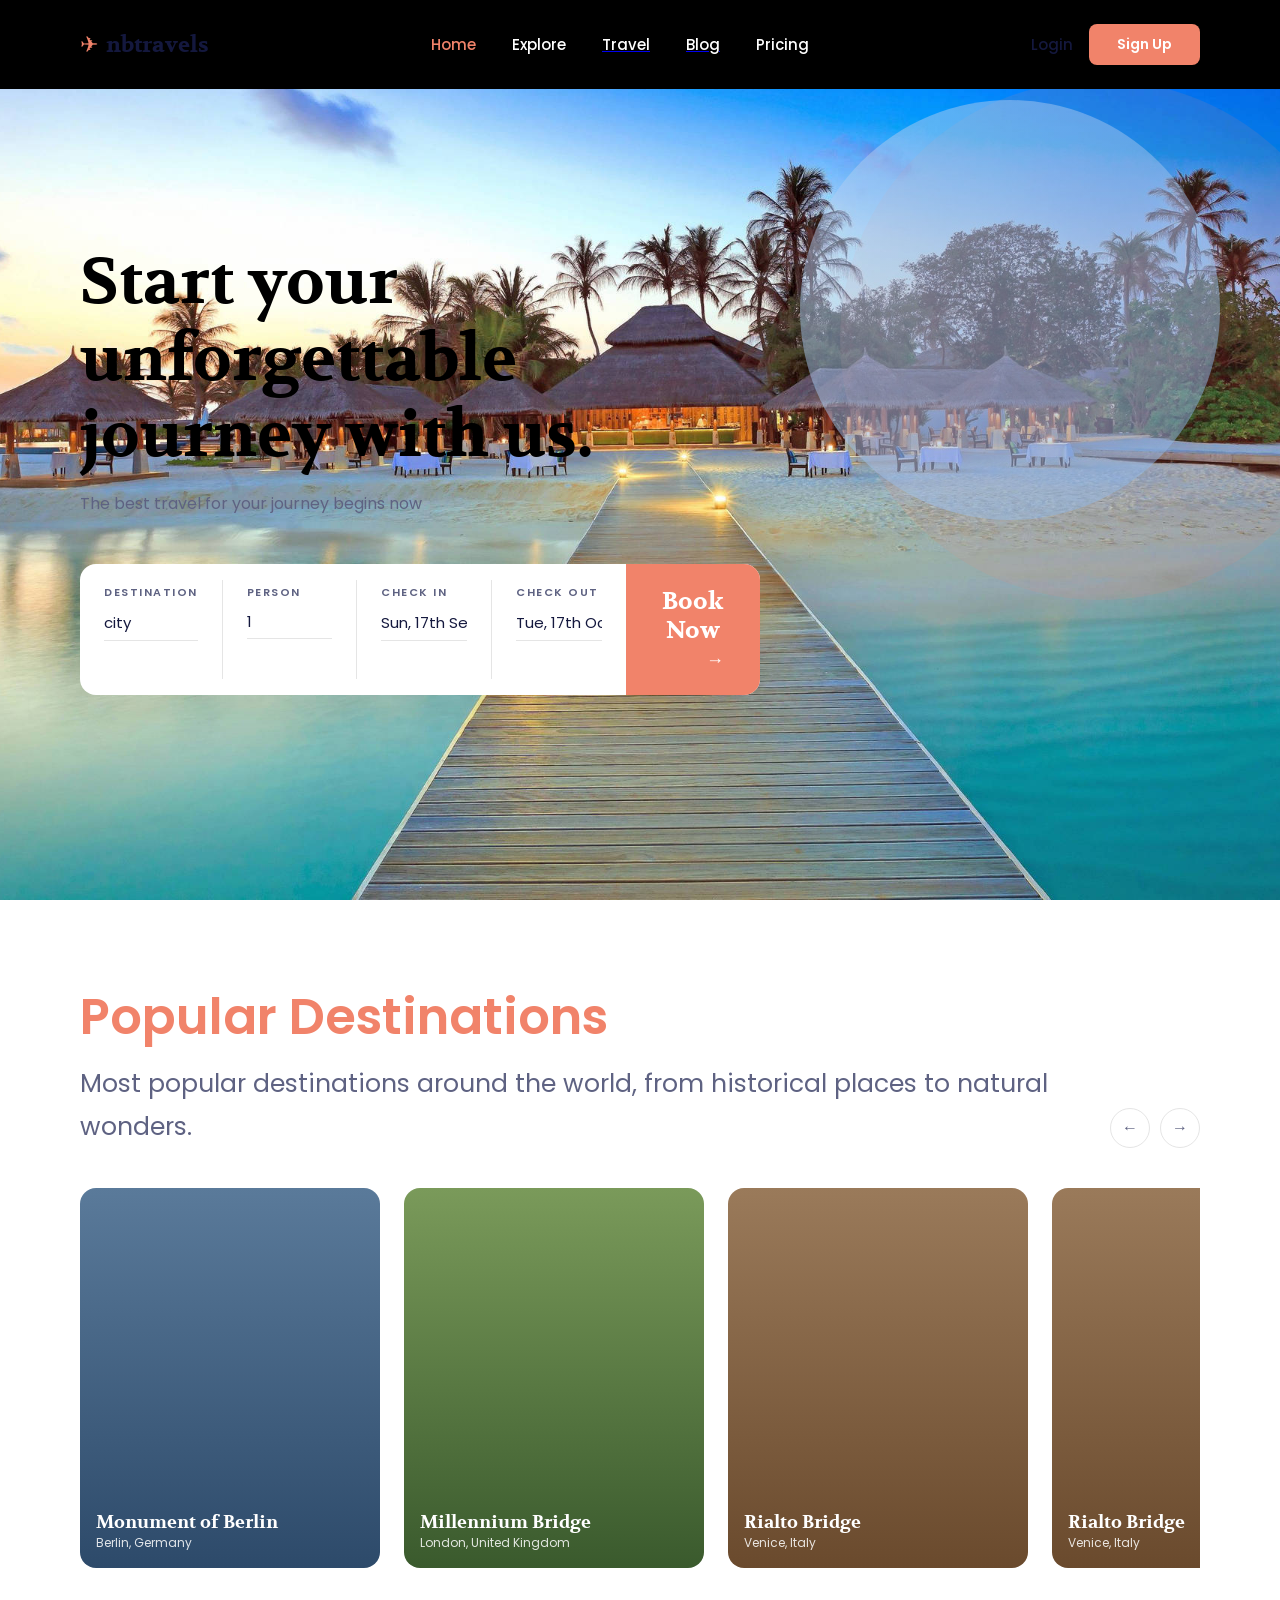
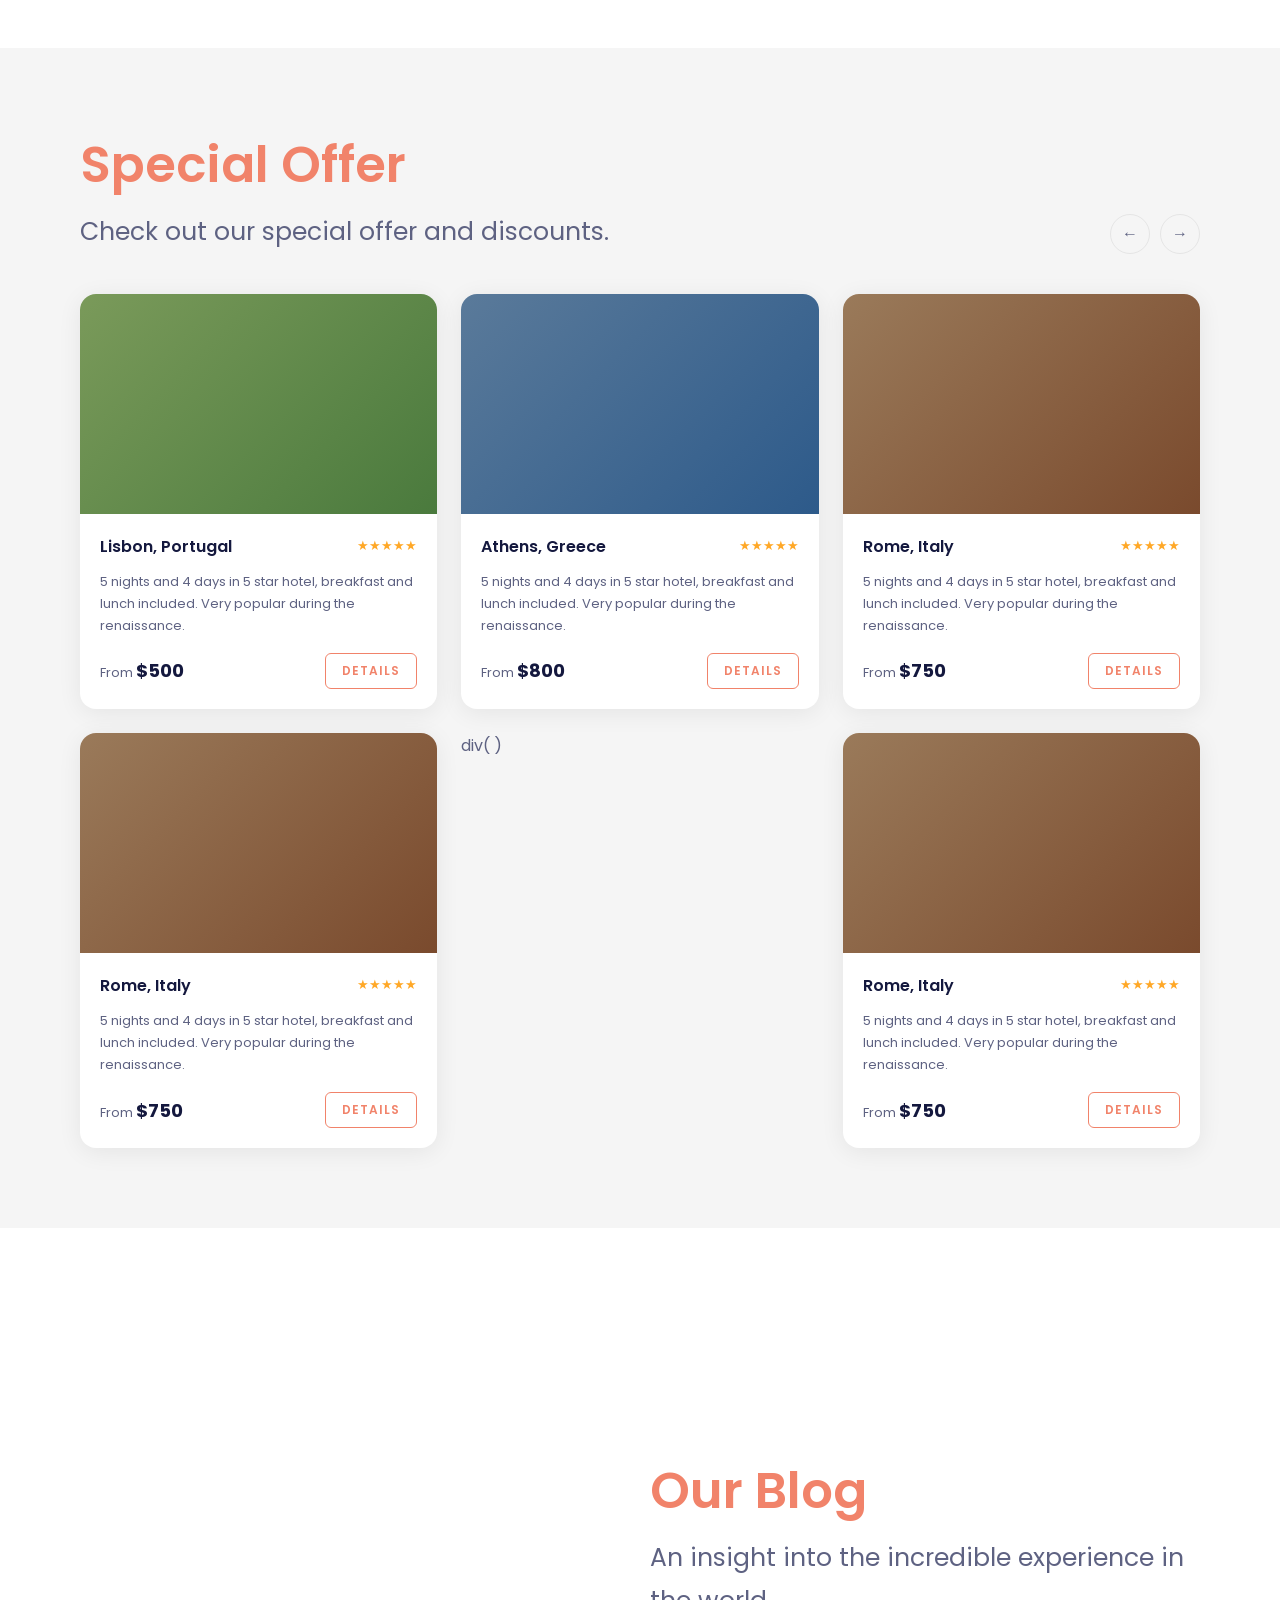
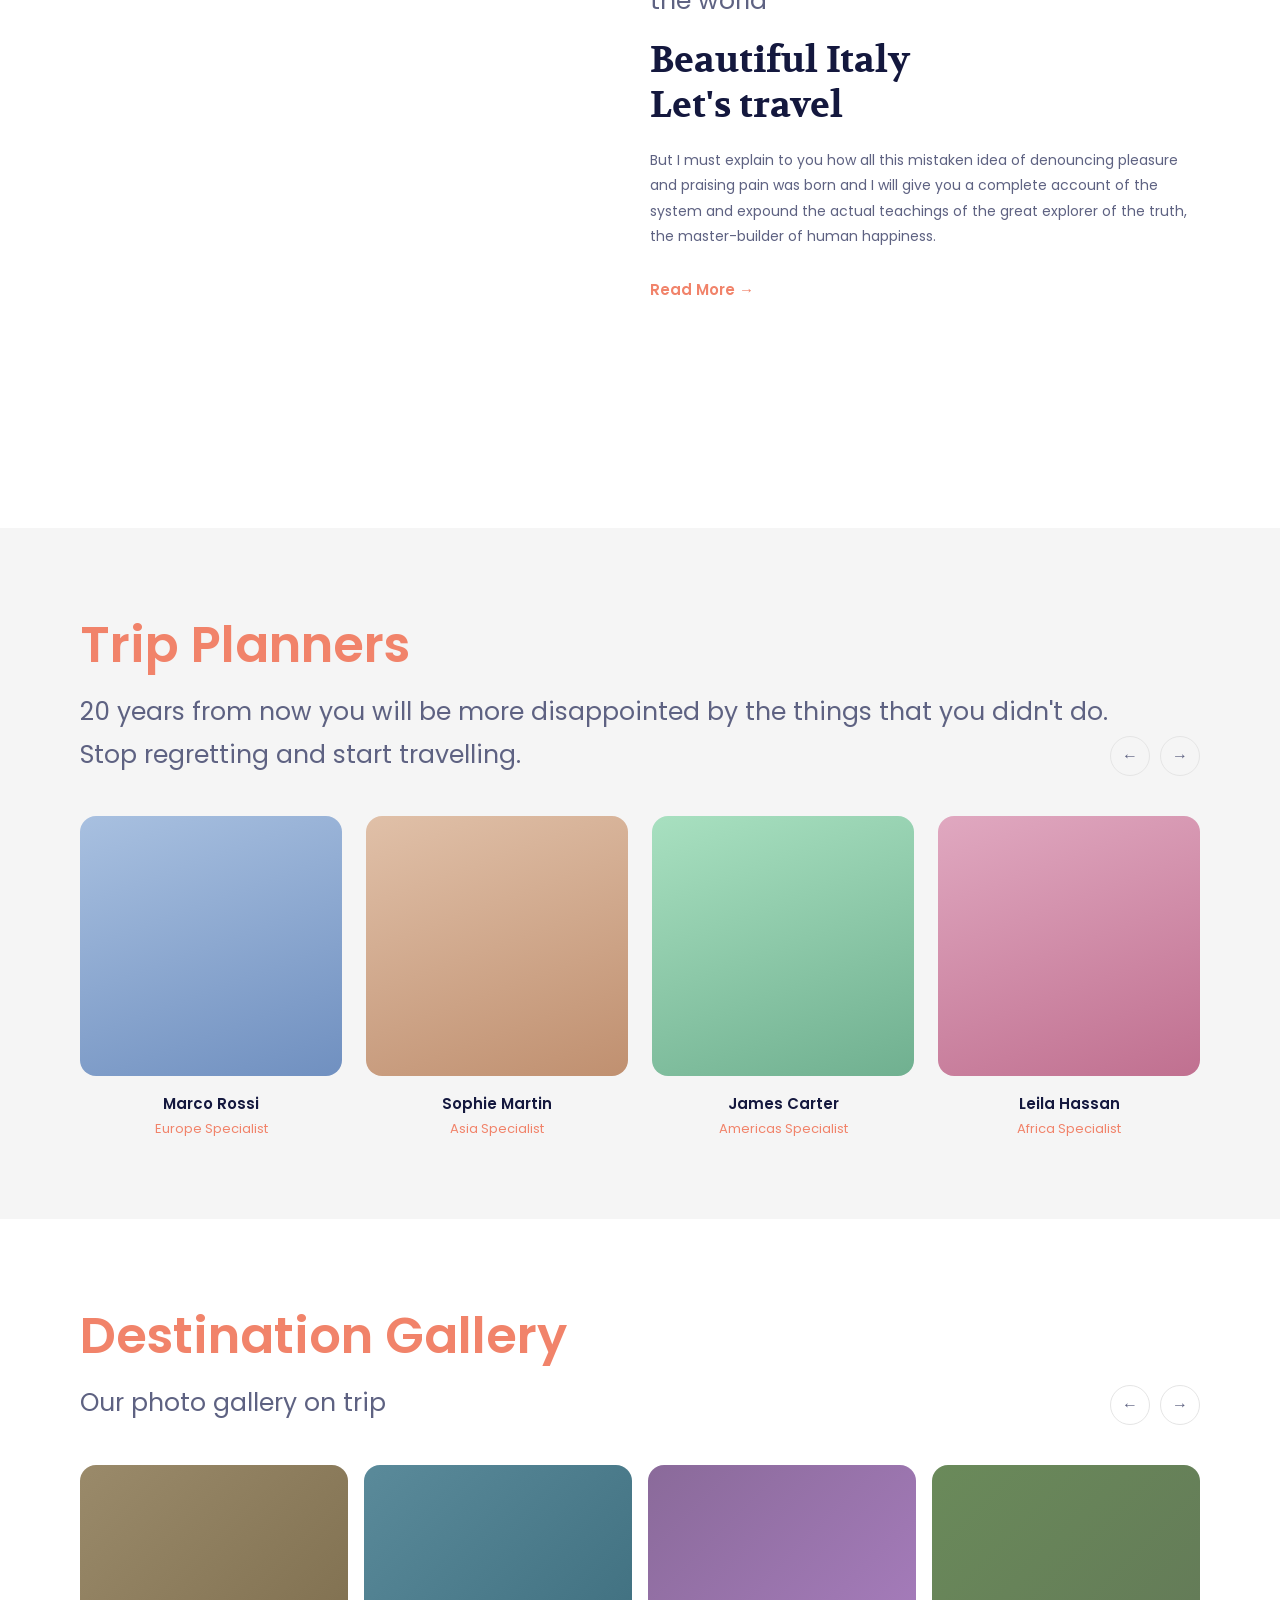
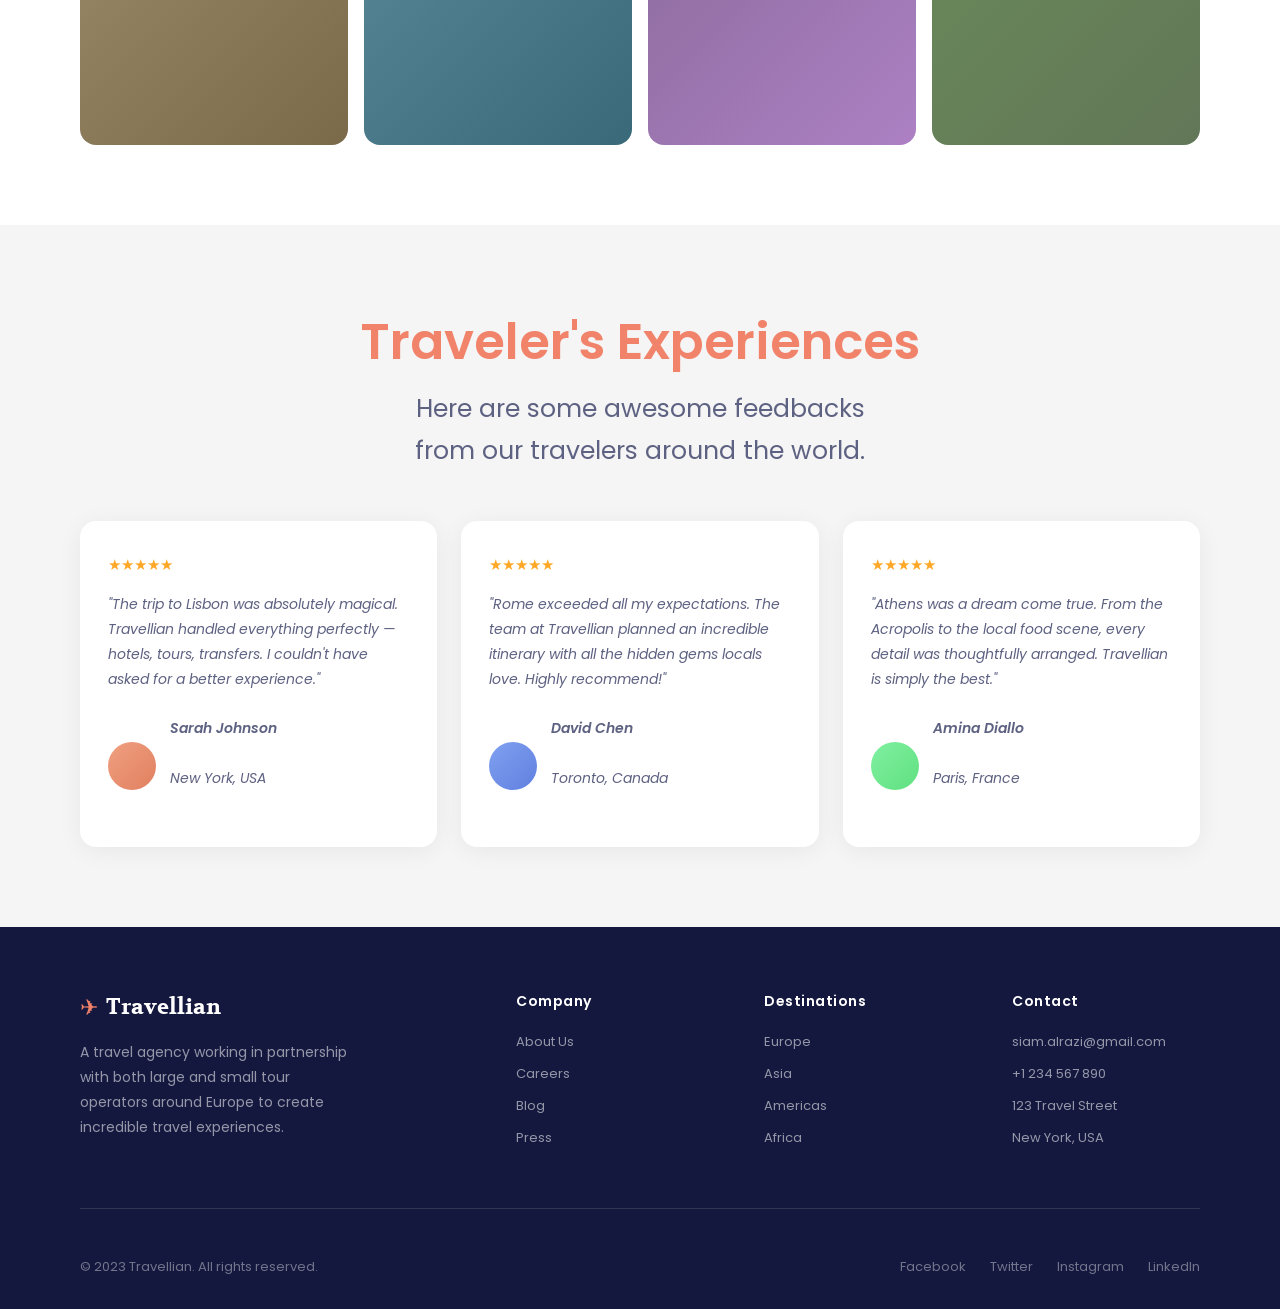
==== index.html @ 02518d59 "ok" ====
<!DOCTYPE html>
<html lang="en">
<head>
  <meta charset="UTF-8"/>
  <meta name="viewport" content="width=device-width, initial-scale=1.0"/>
  <title>Travellian – Travel Agency</title>
  <link rel="preconnect" href="https://fonts.googleapis.com"/>
  <link href="https://fonts.googleapis.com/css2?family=Volkhov:ital@0;1&family=Poppins:wght@300;400;500;600;700&display=swap" rel="stylesheet"/>
  <link rel="stylesheet" href="index.css"/>
</head>
<body>

  <!-- ── NAVBAR ── -->
  <nav class="navbar">
    <div class="nav-logo">
      <span class="logo-icon">✈</span>
      <span class="logo-text">nbtravels</span>
    </div>
    <ul class="nav-links">
      <li class="active">Home</li>
      <li>Explore</li>
      <a href="#Travel"><li>Travel</li></a>
      <a href="blog.html" target="_blank"><li>Blog</li></a>
      <li>Pricing</li>
    </ul>
    <div class="nav-auth">
      <button class="btn-login">Login</button>
      <button class="btn-signup">Sign Up</button>
    </div>
  </nav>

  <!-- ── HERO ── -->
  <section class="hero">
    <div class="hero-bg"></div>
    <div class="hero-content">
      <h1 class="hero-title">Start your unforgettable<br>journey with us.</h1>
      <p class="hero-sub">The best travel for your journey begins now</p>

      <!-- BOOKING BAR -->
      <form onsubmit="reserving(event)" class="booking-bar">
        <div class="booking-field">
          <label>DESTINATION</label>
          <input id="city" type="text" placeholder="city"/>
        </div>
        <div class="booking-divider"></div>
        <div class="booking-field">
          <label>PERSON</label>
          <select id="people">
            <option>Choose an option</option>
            <option selected>1</option>
            <option>2</option>
            <option>3</option>
            <option>4</option>
            <option>5+</option>
          </select>
        </div>
        <div class="booking-divider"></div>
        <div class="booking-field">
          <label>CHECK IN</label>
          <input id="check_in" type="text" placeholder="Sun, 17th Sep 2020"/>
        </div>
        <div class="booking-divider"></div>
        <div class="booking-field">
          <label>CHECK OUT</label>
          <input id="check_out" type="text" placeholder="Tue, 17th Oct 2020"/>
        </div>
        <button type="submit" class="booking-btn">Book<br>Now <span>→</span></button>
      </form>
    </div>
  </section>

  <!-- ── POPULAR DESTINATIONS ── -->
  <section class="section destinations">
    <div class="section-header">
      <div>
        <p class="section-sub">Popular Destinations</p>
        <p class="section-desc">Most popular destinations around the world, from historical places to natural wonders.</p>
      </div>
      <div class="carousel-btns">
        <button class="cbtn">←</button>
        <button class="cbtn">→</button>
      </div>
    </div>
    <div class="dest-slider-container">
  <div class="dest-grid">
    <div class="dest-card">
      <div class="dest-img" style="background:linear-gradient(to bottom, #5a7a9a 0%, #2d4a6a 100%)">
        <div class="dest-label">
          <span>Monument of Berlin</span>
          <span class="dest-country">Berlin, Germany</span>
        </div>
      </div>
    </div>
    <div class="dest-card">
      <div class="dest-img" style="background:linear-gradient(to bottom, #7a9a5a 0%, #3a5a2d 100%)">
        <div class="dest-label">
          <span>Millennium Bridge</span>
          <span class="dest-country">London, United Kingdom</span>
        </div>
      </div>
    </div>
    <div class="dest-card">
      <div class="dest-img" style="background:linear-gradient(to bottom, #9a7a5a 0%, #6a4a2d 100%)">
        <div class="dest-label">
          <span>Rialto Bridge</span>
          <span class="dest-country">Venice, Italy</span>
        </div>
      </div>
    </div>
    <div class="dest-card">
      <div class="dest-img" style="background:linear-gradient(to bottom, #9a7a5a 0%, #6a4a2d 100%)">
        <div class="dest-label">
          <span>Rialto Bridge</span>
          <span class="dest-country">Venice, Italy</span>
        </div>
      </div>
    </div>
    <div class="dest-card">
      <div class="dest-img" style="background:linear-gradient(to bottom, #9a7a5a 0%, #6a4a2d 100%)">
        <div class="dest-label">
          <span>Rialto Bridge</span>
          <span class="dest-country">Venice, Italy</span>
        </div>
      </div>
    </div>
    <div class="dest-card">
      <div class="dest-img" style="background:linear-gradient(to bottom, #9a7a5a 0%, #6a4a2d 100%)">
        <div class="dest-label">
          <span>Rialto Bridge</span>
          <span class="dest-country">Venice, Italy</span>
        </div>
      </div>
    </div>
    <div class="dest-card">
      <div class="dest-img" style="background:linear-gradient(to bottom, #9a7a5a 0%, #6a4a2d 100%)">
        <div class="dest-label">
          <span>Rialto Bridge</span>
          <span class="dest-country">Venice, Italy</span>
        </div>
      </div>
    </div>
    <div class="dest-card">
      <div class="dest-img" style="background:linear-gradient(to bottom, #7a5a9a 0%, #4a2d6a 100%)">
        <div class="dest-label">
          <span>Centro di Roma</span>
          <span class="dest-country">Lisbon, Portugal</span>
        </div>
      </div>
    </div>
  </div>
</div>
  </section>

  <!-- ── SPECIAL OFFER ── -->
  <section class="section offers">
    <div class="section-header">
      <div>
        <p class="section-sub">Special Offer</p>
        <p class="section-desc">Check out our special offer and discounts.</p>
      </div>
      <div class="carousel-btns">
        <button class="cbtn">←</button>
        <button class="cbtn">→</button>
      </div>
    </div>
    <div class="offers-grid">

      <div class="offer-card">
        <div class="offer-img offer-img--1"></div>
        <div class="offer-body">
          <div class="offer-top">
            <h4>Lisbon, Portugal</h4>
            <div class="stars">★★★★★</div>
          </div>
          <p>5 nights and 4 days in 5 star hotel, breakfast and lunch included. Very popular during the renaissance.</p>
          <div class="offer-footer">
            <span class="offer-price">From <strong>$500</strong></span>
            <button class="details-btn">DETAILS</button>
          </div>
        </div>
      </div>

      <div class="offer-card">
        <div class="offer-img offer-img--2"></div>
        <div class="offer-body">
          <div class="offer-top">
            <h4>Athens, Greece</h4>
            <div class="stars">★★★★★</div>
          </div>
          <p>5 nights and 4 days in 5 star hotel, breakfast and lunch included. Very popular during the renaissance.</p>
          <div class="offer-footer">
            <span class="offer-price">From <strong>$800</strong></span>
            <button class="details-btn">DETAILS</button>
          </div>
        </div>
      </div>

      <div class="offer-card">
        <div class="offer-img offer-img--3"></div>
        <div class="offer-body">
          <div class="offer-top">
            <h4>Rome, Italy</h4>
            <div class="stars">★★★★★</div>
          </div>
          <p>5 nights and 4 days in 5 star hotel, breakfast and lunch included. Very popular during the renaissance.</p>
          <div class="offer-footer">
            <span class="offer-price">From <strong>$750</strong></span>
            <button class="details-btn">DETAILS</button>
          </div>
        </div>
      </div>
      <div class="offer-card">
        <div class="offer-img offer-img--3"></div>
        <div class="offer-body">
          <div class="offer-top">
            <h4>Rome, Italy</h4>
            <div class="stars">★★★★★</div>
          </div>
          <p>5 nights and 4 days in 5 star hotel, breakfast and lunch included. Very popular during the renaissance.</p>
          <div class="offer-footer">
            <span class="offer-price">From <strong>$750</strong></span>
            <button class="details-btn">DETAILS</button>
          </div>
        </div>
      </div>
      <div>
        div(
        )
      </div>
      <div class="offer-card">
        <div class="offer-img offer-img--3"></div>
        <div class="offer-body">
          <div class="offer-top">
            <h4>Rome, Italy</h4>
            <div class="stars">★★★★★</div>
          </div>
          <p>5 nights and 4 days in 5 star hotel, breakfast and lunch included. Very popular during the renaissance.</p>
          <div class="offer-footer">
            <span class="offer-price">From <strong>$750</strong></span>
            <button class="details-btn">DETAILS</button>
          </div>
        </div>

    </div>
  </section>

  <!-- ── BLOG ── -->
  <section class="section blog">
    <div class="blog-grid">
      <div class="blog-img-wrap">
        <div class="blog-img"></div>
      </div>
      <div class="blog-content">
        <p class="section-sub">Our Blog</p>
        <p class="section-desc">An insight into the incredible experience in the world</p>
        <h2 class="blog-title">Beautiful Italy<br>Let's travel</h2>
        <p class="blog-text">But I must explain to you how all this mistaken idea of denouncing pleasure and praising pain was born and I will give you a complete account of the system and expound the actual teachings of the great explorer of the truth, the master-builder of human happiness.</p>
        <a href="blog.html" class="read-more" target="_blank">Read More →</a>
      </div>
    </div>
  </section>

  <!-- ── TRIP PLANNERS ── -->
  <section id="Travel" class="section planners">
    <div class="section-header">
      <div>
        <p class="section-sub">Trip Planners</p>
        <p class="section-desc">20 years from now you will be more disappointed by the things that you didn't do.<br>Stop regretting and start travelling.</p>
      </div>
      <div class="carousel-btns">
        <button class="cbtn">←</button>
        <button class="cbtn">→</button>
      </div>
    </div>
    <div class="planners-grid">
      <div class="planner-card">
        <div class="planner-img planner-img--1"></div>
        <p class="planner-name">Marco Rossi</p>
        <p class="planner-role">Europe Specialist</p>
      </div>
      <div class="planner-card">
        <div class="planner-img planner-img--2"></div>
        <p class="planner-name">Sophie Martin</p>
        <p class="planner-role">Asia Specialist</p>
      </div>
      <div class="planner-card">
        <div class="planner-img planner-img--3"></div>
        <p class="planner-name">James Carter</p>
        <p class="planner-role">Americas Specialist</p>
      </div>
      <div class="planner-card">
        <div class="planner-img planner-img--4"></div>
        <p class="planner-name">Leila Hassan</p>
        <p class="planner-role">Africa Specialist</p>
      </div>
    </div>
  </section>

  <!-- ── GALLERY ── -->
  <section class="section gallery">
    <div class="section-header">
      <div>
        <p class="section-sub">Destination Gallery</p>
        <p class="section-desc">Our photo gallery on trip</p>
      </div>
      <div class="carousel-btns">
        <button class="cbtn">←</button>
        <button class="cbtn">→</button>
      </div>
    </div>
    <div class="gallery-grid">
      <div class="gallery-img gallery-img--1"></div>
      <div class="gallery-img gallery-img--2"></div>
      <div class="gallery-img gallery-img--3"></div>
      <div class="gallery-img gallery-img--4"></div>
    </div>
  </section>

  <!-- ── TESTIMONIALS ── -->
  <section class="section testimonials">
    <p class="section-sub" style="text-align:center">Traveler's Experiences</p>
    <p class="section-desc" style="text-align:center;max-width:500px;margin:0 auto 48px">Here are some awesome feedbacks from our travelers around the world.</p>
    <div class="testi-grid">
      <div class="testi-card">
        <div class="testi-stars">★★★★★</div>
        <p>"The trip to Lisbon was absolutely magical. Travellian handled everything perfectly — hotels, tours, transfers. I couldn't have asked for a better experience."</p>
        <div class="testi-author">
          <div class="testi-avatar testi-avatar--1"></div>
          <div>
            <p class="testi-name">Sarah Johnson</p>
            <p class="testi-loc">New York, USA</p>
          </div>
        </div>
      </div>
      <div class="testi-card">
        <div class="testi-stars">★★★★★</div>
        <p>"Rome exceeded all my expectations. The team at Travellian planned an incredible itinerary with all the hidden gems locals love. Highly recommend!"</p>
        <div class="testi-author">
          <div class="testi-avatar testi-avatar--2"></div>
          <div>
            <p class="testi-name">David Chen</p>
            <p class="testi-loc">Toronto, Canada</p>
          </div>
        </div>
      </div>
      <div class="testi-card">
        <div class="testi-stars">★★★★★</div>
        <p>"Athens was a dream come true. From the Acropolis to the local food scene, every detail was thoughtfully arranged. Travellian is simply the best."</p>
        <div class="testi-author">
          <div class="testi-avatar testi-avatar--3"></div>
          <div>
            <p class="testi-name">Amina Diallo</p>
            <p class="testi-loc">Paris, France</p>
          </div>
        </div>
      </div>
    </div>
  </section>

  <!-- ── FOOTER ── -->
  <footer class="footer">
    <div class="footer-top">
      <div class="footer-brand">
        <div class="nav-logo" style="margin-bottom:16px">
          <span class="logo-icon">✈</span>
          <span class="logo-text">Travellian</span>
        </div>
        <p>A travel agency working in partnership with both large and small tour operators around Europe to create incredible travel experiences.</p>
      </div>
      <div class="footer-col">
        <h4>Company</h4>
        <ul>
          <li>About Us</li>
          <li>Careers</li>
          <li>Blog</li>
          <li>Press</li>
        </ul>
      </div>
      <div class="footer-col">
        <h4>Destinations</h4>
        <ul>
          <li>Europe</li>
          <li>Asia</li>
          <li>Americas</li>
          <li>Africa</li>
        </ul>
      </div>
      <div class="footer-col">
        <h4>Contact</h4>
        <ul>
          <li>siam.alrazi@gmail.com</li>
          <li>+1 234 567 890</li>
          <li>123 Travel Street</li>
          <li>New York, USA</li>
        </ul>
      </div>
    </div>
    <div class="footer-bottom">
      <p>© 2023 Travellian. All rights reserved.</p>
      <div class="footer-socials">
        <a href="#">Facebook</a>
        <a href="#">Twitter</a>
        <a href="#">Instagram</a>
        <a href="#">LinkedIn</a>
      </div>
    </div>
  </footer>

  <script src="index.js"></script>
</body>
</html>
---- index.css ----
/* ── RESET & BASE ── */
*, *::before, *::after { margin: 0; padding: 0; box-sizing: border-box; }

:root {
  --orange: #F1836A;
  --orange-dark: #e06a50;
  --dark: #1E1E1E;
  --text: #5E6282;
  --heading: #14183E;
  --white: #ffffff;
  --light: #F5F5F5;
  --border: #E5E5E5;
  --font-serif: 'Volkhov', serif;
  --font-sans: 'Poppins', sans-serif;
}

body {
  font-family: var(--font-sans);
  color: var(--text);
  background: var(--white);
  overflow-x: hidden;
}

/* ── NAVBAR ── */
.navbar {
  display: flex;
  align-items: center;
  justify-content: space-between;
  padding: 24px 80px;
  position: absolute;
  top: 0; left: 0; right: 0;
  z-index: 100;
  background: black;
}

.nav-logo {
  display: flex;
  align-items: center;
  gap: 8px;
}

.logo-icon {
  font-size: 22px;
  color: var(--orange);
}

.logo-text {
  font-family: var(--font-serif);
  font-size: 22px;
  font-weight: 700;
  color: var(--heading);
}

.nav-links {
  display: flex;
  list-style: none;
  gap: 36px;
}

.nav-links li {
  font-size: 15px;
  font-weight: 500;
  color: white;
  cursor: pointer;
  transition: color 0.2s;
}

.nav-links li:hover { color: var(--orange); }
.nav-links li.active { color: var(--orange); }

.nav-auth {
  display: flex;
  align-items: center;
  gap: 16px;
}

.btn-login {
  background: transparent;
  border: none;
  font-family: var(--font-sans);
  font-size: 15px;
  font-weight: 500;
  color: var(--heading);
  cursor: pointer;
  transition: color 0.2s;
}

.btn-login:hover { color: var(--orange); }

.btn-signup {
  background: var(--orange);
  border: none;
  font-family: var(--font-sans);
  font-size: 14px;
  font-weight: 600;
  color: var(--white);
  padding: 10px 28px;
  border-radius: 8px;
  cursor: pointer;
  transition: background 0.2s;
}

.btn-signup:hover { background: var(--orange-dark); }

/* ── HERO ── */
.hero {
  position: relative;
  min-height: 100vh;
  display: flex;
  align-items: center;
  padding: 120px 80px 80px;
  overflow: hidden;
}

.hero-bg {
  position: absolute;
  inset: 0;
  background: linear-gradient(135deg, #f0f4ff 0%, #e8f0fe 40%, #dde8f8 100%);
  z-index: 0;
}
.hero-bg {
  background-image: url('assets/pics/travel-hd-ffoze7lrc43u5vsl.jpg'); /* change 'your-image.jpg' to your actual image path */
  background-size: cover;
  background-position: center;
  background-repeat: no-repeat;
}
/* decorative blobs */
.hero-bg::before {
  content: '';
  position: absolute;
  right: -80px; top: 80px;
  width: 520px; height: 520px;
  border-radius: 50%;
  background: rgba(241,131,106,0.12);
}

.hero-bg::after {
  content: '';
  position: absolute;
  right: 60px; top: 100px;
  width: 420px; height: 420px;
  border-radius: 50%;
  background: linear-gradient(135deg, #b8d0f0 0%, #8ab4e8 100%);
  opacity: 0.5;
}

.hero-content {
  position: relative;
  z-index: 1;
  max-width: 680px;
}

.hero-title {
  font-family: var(--font-serif);
  font-size: clamp(42px, 5vw, 64px);
  font-weight: 700;
  color: black;
  line-height: 1.2;
  margin-bottom: 16px;
}

.hero-sub {
  font-size: 16px;
  color: var(--text);
  margin-bottom: 48px;
}

/* ── BOOKING BAR ── */
.booking-bar {
  display: flex;
  align-items: stretch;
  background: var(--white);
  border-radius: 16px;
  box-shadow: 0 20px 60px rgba(0,0,0,0.12);
  overflow: hidden;
}

.booking-field {
  flex: 1;
  padding: 20px 24px;
  display: flex;
  flex-direction: column;
  gap: 10px;
}

.booking-field label {
  font-size: 11px;
  font-weight: 600;
  letter-spacing: 1.5px;
  color: var(--text);
}

.booking-field input,
.booking-field select {
  font-family: var(--font-sans);
  font-size: 15px;
  color: var(--heading);
  border: none;
  outline: none;
  border-bottom: 1px solid var(--border);
  padding-bottom: 6px;
  background: transparent;
  width: 100%;
  cursor: pointer;
  appearance: none;
}

.booking-field input::placeholder { color: var(--heading); }

.booking-divider {
  width: 1px;
  background: var(--border);
  margin: 16px 0;
}

.booking-btn {
  background: var(--orange);
  border: none;
  color: var(--white);
  font-family: var(--font-serif);
  font-size: 24px;
  font-weight: 700;
  line-height: 1.2;
  padding: 24px 36px;
  cursor: pointer;
  display: flex;
  flex-direction: column;
  align-items: flex-start;
  gap: 4px;
  transition: background 0.2s;
}

.booking-btn span {
  font-size: 18px;
  align-self: flex-end;
}

.booking-btn:hover { background: var(--orange-dark); }

/* ── SECTION SHARED ── */
.section {
  padding: 80px 80px;
}

.section-header {
  display: flex;
  justify-content: space-between;
  align-items: flex-end;
  margin-bottom: 40px;
}

.section-sub {
  font-size: 50px;
  font-weight: 600;
  color: var(--orange);
  margin-bottom: 8px;
}

.section-desc {
  font-size: 25px;
  color: var(--text);
  line-height: 1.7;
  max-width: 1200px;
}

.carousel-btns {
  display: flex;
  gap: 10px;
}

.cbtn 
{
  width: 40px; height: 40px;
  border-radius: 50%;
  border: 1.5px solid var(--border);
  background: transparent;
  font-size: 16px;
  color: var(--text);
  cursor: pointer;
  transition: all 0.2s;
}

.cbtn:hover {
  background: var(--orange);
  border-color: var(--orange);
  color: var(--white);
}

/* ── DESTINATIONS ── */
.destinations 
{ 
  background: var(--white);
}

.dest-slider-container 
{
  overflow-x: hidden;
  width: 100%;
}

.dest-grid 
{
  display: flex;
  gap: 24px;
  transition: transform 0.4s ease;
  will-change: transform;
}

.dest-card 
{
  flex: 0 0 300px;
  height: 380px;
  border-radius: 16px;
  overflow: hidden;
  cursor: pointer;
}

.dest-img {
  width: 100%;
  height: 100%;
  position: relative;
  transition: transform 0.3s;
}

.dest-card:hover .dest-img { transform: scale(1.03); }

.dest-label {
  position: absolute;
  bottom: 16px;
  left: 16px;
  color: var(--white);
  display: flex;
  flex-direction: column;
}

.dest-label span:first-child {
  font-family: var(--font-serif);
  font-size: 18px;
  font-weight: 700;
}

.dest-country {
  font-size: 12px;
  opacity: 0.85;
}

/* ── SPECIAL OFFERS ── */
.offers { background: var(--light); }

.offers-grid {
  display: grid;
  grid-template-columns: repeat(3, 1fr);
  gap: 24px;
}

.offer-card {
  background: var(--white);
  border-radius: 16px;
  overflow: hidden;
  box-shadow: 0 4px 24px rgba(0,0,0,0.07);
  transition: transform 0.2s, box-shadow 0.2s;
}

.offer-card:hover {
  transform: translateY(-6px);
  box-shadow: 0 12px 40px rgba(0,0,0,0.12);
}

.offer-img {
  height: 220px;
  width: 100%;
}

.offer-img--1 { background: linear-gradient(135deg, #7a9a5a 0%, #4a7a3d 100%); }
.offer-img--2 { background: linear-gradient(135deg, #5a7a9a 0%, #2d5a8a 100%); }
.offer-img--3 { background: linear-gradient(135deg, #9a7a5a 0%, #7a4a2d 100%); }

.offer-body { padding: 20px; }

.offer-top {
  display: flex;
  justify-content: space-between;
  align-items: center;
  margin-bottom: 12px;
}

.offer-top h4 {
  font-family: var(--font-sans);
  font-size: 16px;
  font-weight: 600;
  color: var(--heading);
}

.stars { color: #FFA827; font-size: 13px; }

.offer-body p {
  font-size: 13px;
  color: var(--text);
  line-height: 1.7;
  margin-bottom: 16px;
}

.offer-footer {
  display: flex;
  justify-content: space-between;
  align-items: center;
}

.offer-price {
  font-size: 13px;
  color: var(--text);
}

.offer-price strong {
  font-size: 18px;
  color: var(--heading);
  font-weight: 700;
}

.details-btn {
  background: transparent;
  border: 1.5px solid var(--orange);
  color: var(--orange);
  font-family: var(--font-sans);
  font-size: 12px;
  font-weight: 600;
  letter-spacing: 1px;
  padding: 8px 16px;
  border-radius: 6px;
  cursor: pointer;
  transition: all 0.2s;
}

.details-btn:hover {
  background: var(--orange);
  color: var(--white);
}

/* ── BLOG ── */
.blog {
  background: var(--white);
  width: 100vw;
  height: 100vh;
  display: flex;
  align-items: center; 
}

.blog-grid {
  display: grid;
  grid-template-columns: 1fr 1fr;
  gap: 20px;
  align-items: center;
}

.blog-img-wrap { 
  border-radius: 20px;
  width:400px;
}

.blog-img {
  height: 100%;
  background: linear-gradient(135deg, #5a7a6a 0%, #3a5a4d 100%);
  border-radius: 20px;
}

.blog-detail .blog-img {
  width: 100%;
  height: 300px;
  background: linear-gradient(135deg, #5a7a6a 0%, #3a5a4d 100%);
  border-radius: 20px;
}

.blog-title {
  font-family: var(--font-serif);
  font-size: 36px;
  font-weight: 700;
  color: var(--heading);
  line-height: 1.25;
  margin: 16px 0 20px;
}

.blog-text {
  font-size: 14px;
  line-height: 1.8;
  color: var(--text);
  margin-bottom: 28px;
}

.read-more {
  font-size: 15px;
  font-weight: 600;
  color: var(--orange);
  text-decoration: none;
  transition: opacity 0.2s;
}

.read-more:hover { opacity: 0.75; }

/* ── TRIP PLANNERS ── */
.planners { background: var(--light); }

.planners-grid {
  display: grid;
  grid-template-columns: repeat(4, 1fr);
  gap: 24px;
}

.planner-card { text-align: center; }

.planner-img {
  width: 100%;
  height: 260px;
  border-radius: 16px;
  margin-bottom: 16px;
}

.planner-img--1 { background: linear-gradient(160deg, #a8c0e0 0%, #7090c0 100%); }
.planner-img--2 { background: linear-gradient(160deg, #e0c0a8 0%, #c09070 100%); }
.planner-img--3 { background: linear-gradient(160deg, #a8e0c0 0%, #70b090 100%); }
.planner-img--4 { background: linear-gradient(160deg, #e0a8c0 0%, #c07090 100%); }

.planner-name {
  font-size: 15px;
  font-weight: 600;
  color: var(--heading);
  margin-bottom: 4px;
}

.planner-role {
  font-size: 13px;
  color: var(--orange);
}

/* ── GALLERY ── */
.gallery { background: var(--white); }

.gallery-grid {
  display: grid;
  grid-template-columns: repeat(4, 1fr);
  gap: 16px;
}

.gallery-img {
  height: 280px;
  border-radius: 16px;
  cursor: pointer;
  transition: transform 0.3s;
}

.gallery-img:hover { transform: scale(1.02); }

.gallery-img--1 { background: linear-gradient(135deg, #9a8a6a 0%, #7a6a4a 100%); }
.gallery-img--2 { background: linear-gradient(135deg, #5a8a9a 0%, #3a6a7a 100%); }
.gallery-img--3 { background: linear-gradient(135deg, #8a6a9a 0%, #9a64b6d0 100%); }
.gallery-img--4 { background: linear-gradient(135deg, #6a8a5a 0%, #516845e6 100%); }

/* ── TESTIMONIALS ── */
.testimonials { background: var(--light); }

.testi-grid {
  display: grid;
  grid-template-columns: repeat(3, 1fr);
  gap: 24px;
}

.testi-card {
  background: var(--white);
  border-radius: 16px;
  padding: 32px 28px;
  box-shadow: 0 4px 24px rgba(0,0,0,0.06);
}

.testi-stars {
  color: #FFA827;
  font-size: 15px;
  margin-bottom: 16px;
}

.testi-card p {
  font-size: 14px;
  color: var(--text);
  line-height: 1.8;
  margin-bottom: 24px;
  font-style: italic;
}

.testi-author {
  display: flex;
  align-items: center;
  gap: 14px;
}

.testi-avatar {
  width: 48px; height: 48px;
  border-radius: 50%;
  flex-shrink: 0;
}

.testi-avatar--1 { background: linear-gradient(135deg, #f0a080, #e08060); }
.testi-avatar--2 { background: linear-gradient(135deg, #80a0f0, #6080e0); }
.testi-avatar--3 { background: linear-gradient(135deg, #80f0a0, #60e080); }

.testi-name {
  font-size: 14px;
  font-weight: 600;
  color: var(--heading);
  margin-bottom: 2px;
}

.testi-loc { font-size: 12px; color: var(--text); }

/* ── FOOTER ── */
.footer { 
  background: var(--heading); 
  color: var(--white); 
  padding: 64px 80px 32px;
  additive-symbols: -moz-element(getline);
}

.footer-top {
  display: grid;
  grid-template-columns: 2fr 1fr 1fr 1fr;
  gap: 60px;
  margin-bottom: 48px;
  padding-bottom: 48px;
  border-bottom: 1px solid rgba(255,255,255,0.12);
}

.footer-brand p {
  font-size: 14px;
  color: rgba(255,255,255,0.55);
  line-height: 1.8;
  max-width: 280px;
}

.footer-brand .logo-text { color: var(--white); }

.footer-col h4 {
  font-size: 14px;
  font-weight: 600;
  color: var(--white);
  margin-bottom: 20px;
  letter-spacing: 0.5px;
}

.footer-col ul { list-style: none; }

.footer-col ul li {
  font-size: 13px;
  color: rgba(255,255,255,0.55);
  margin-bottom: 12px;
  cursor: pointer;
  transition: color 0.2s;
}

.footer-col ul li:hover { color: var(--orange); }

.footer-bottom {
  display: flex;
  justify-content: space-between;
  align-items: center;
}

.footer-bottom p {
  font-size: 13px;
  color: rgba(255,255,255,0.4);
}

.footer-socials { display: flex; gap: 24px; }

.footer-socials a {
  font-size: 13px;
  color: rgba(255,255,255,0.4);
  text-decoration: none;
  transition: color 0.2s;
}

.footer-socials a:hover { color: var(--orange); }
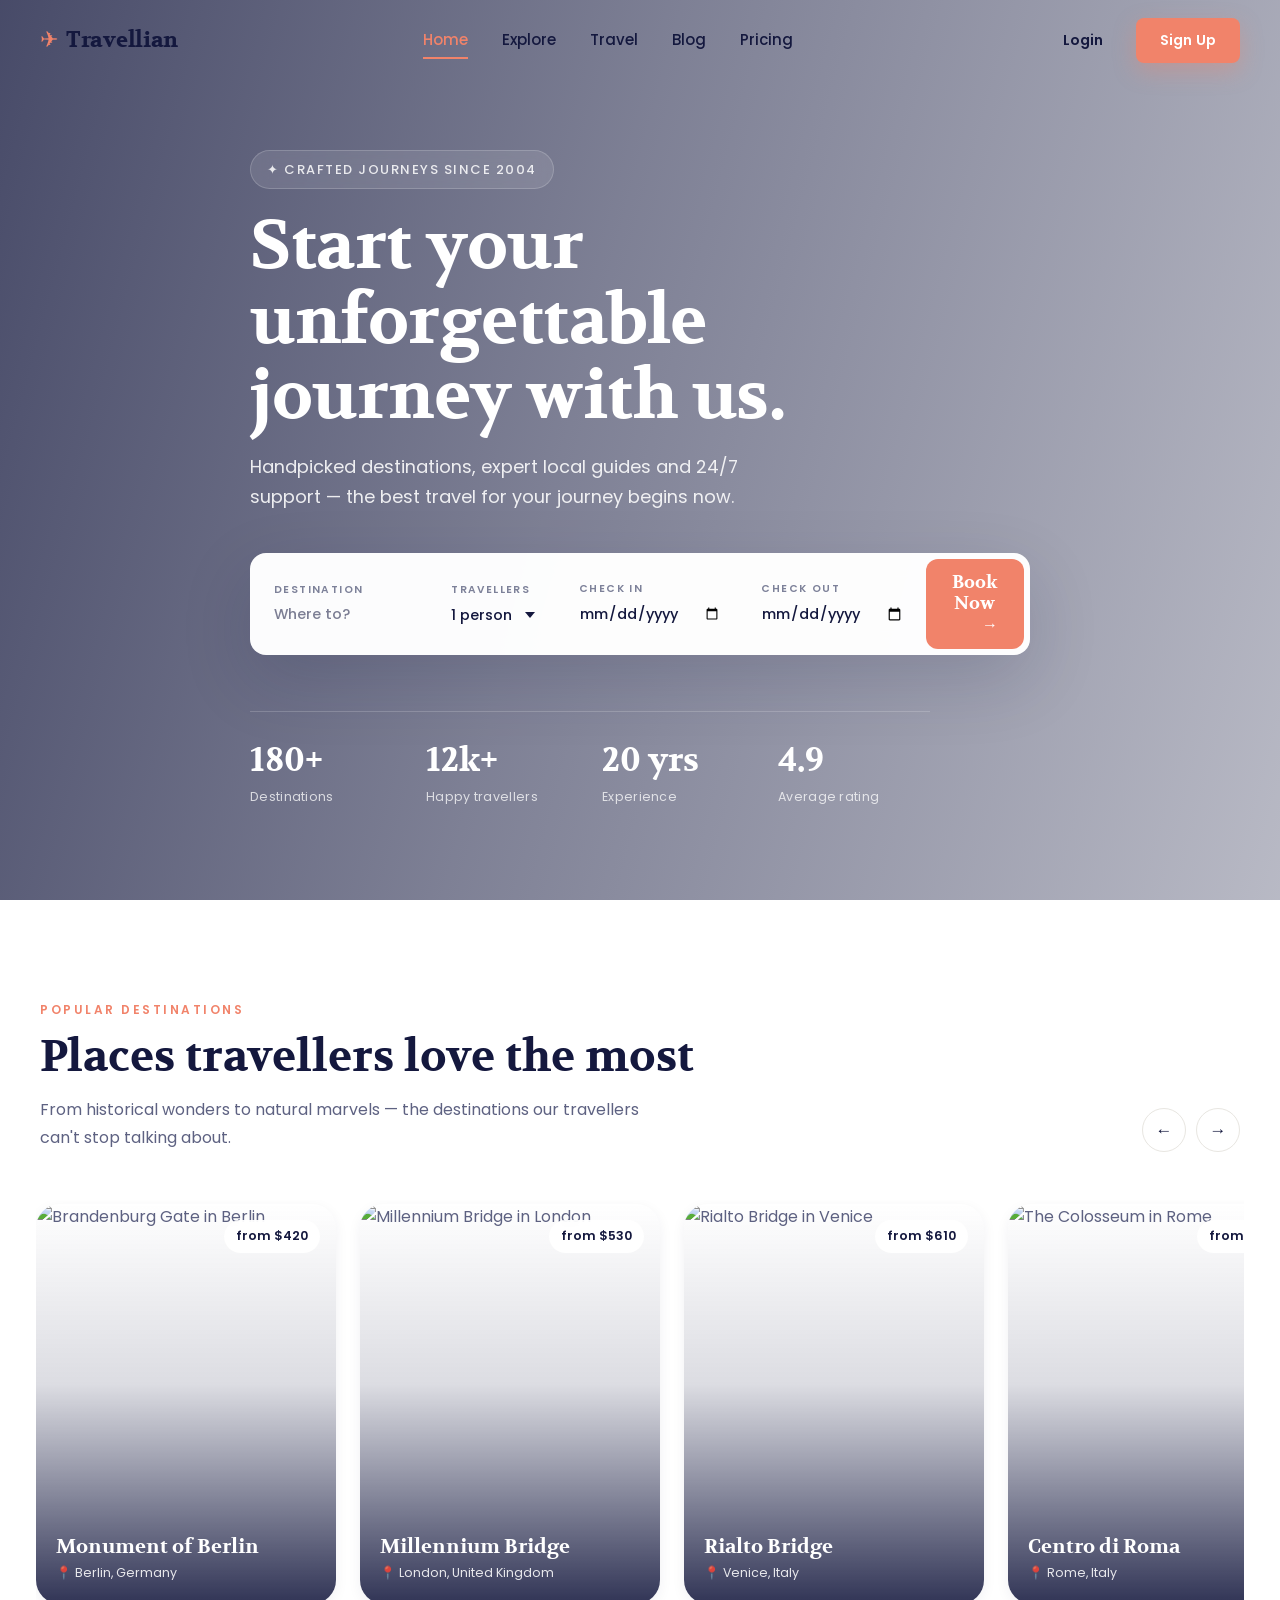
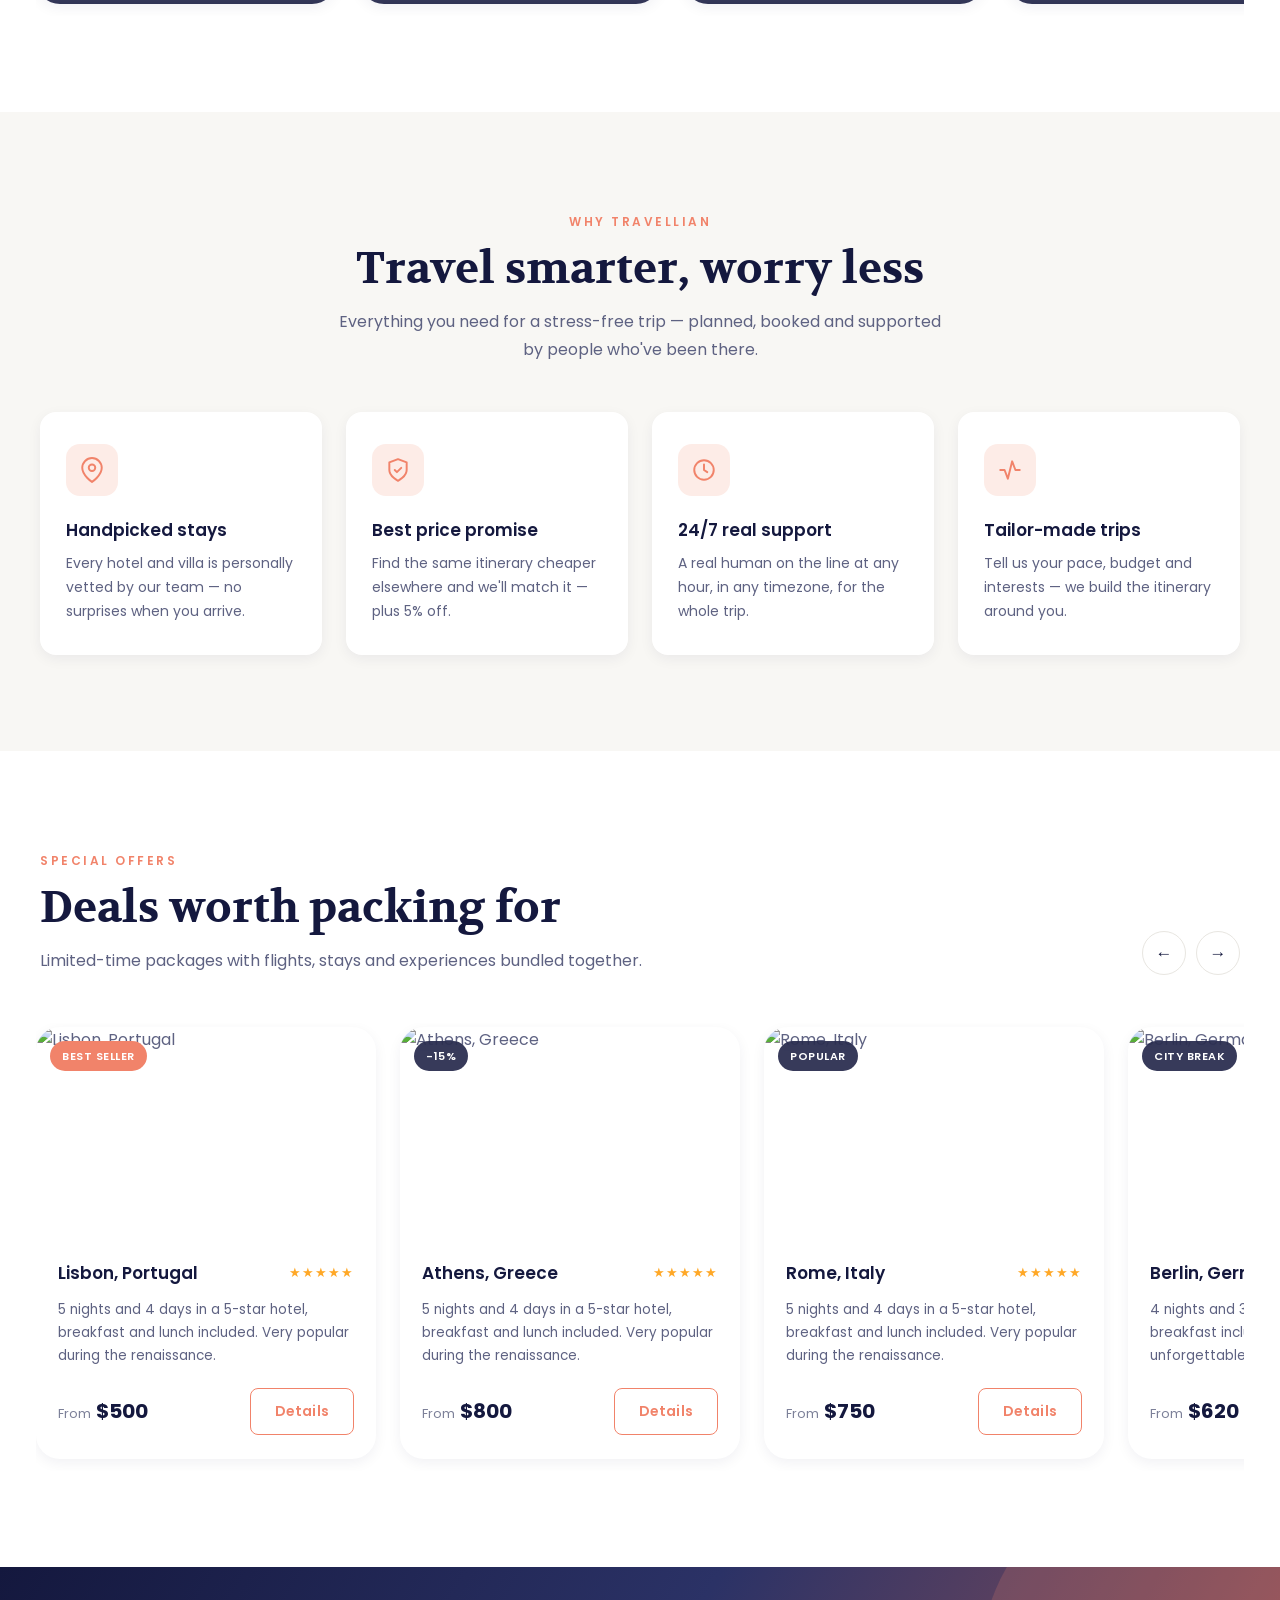
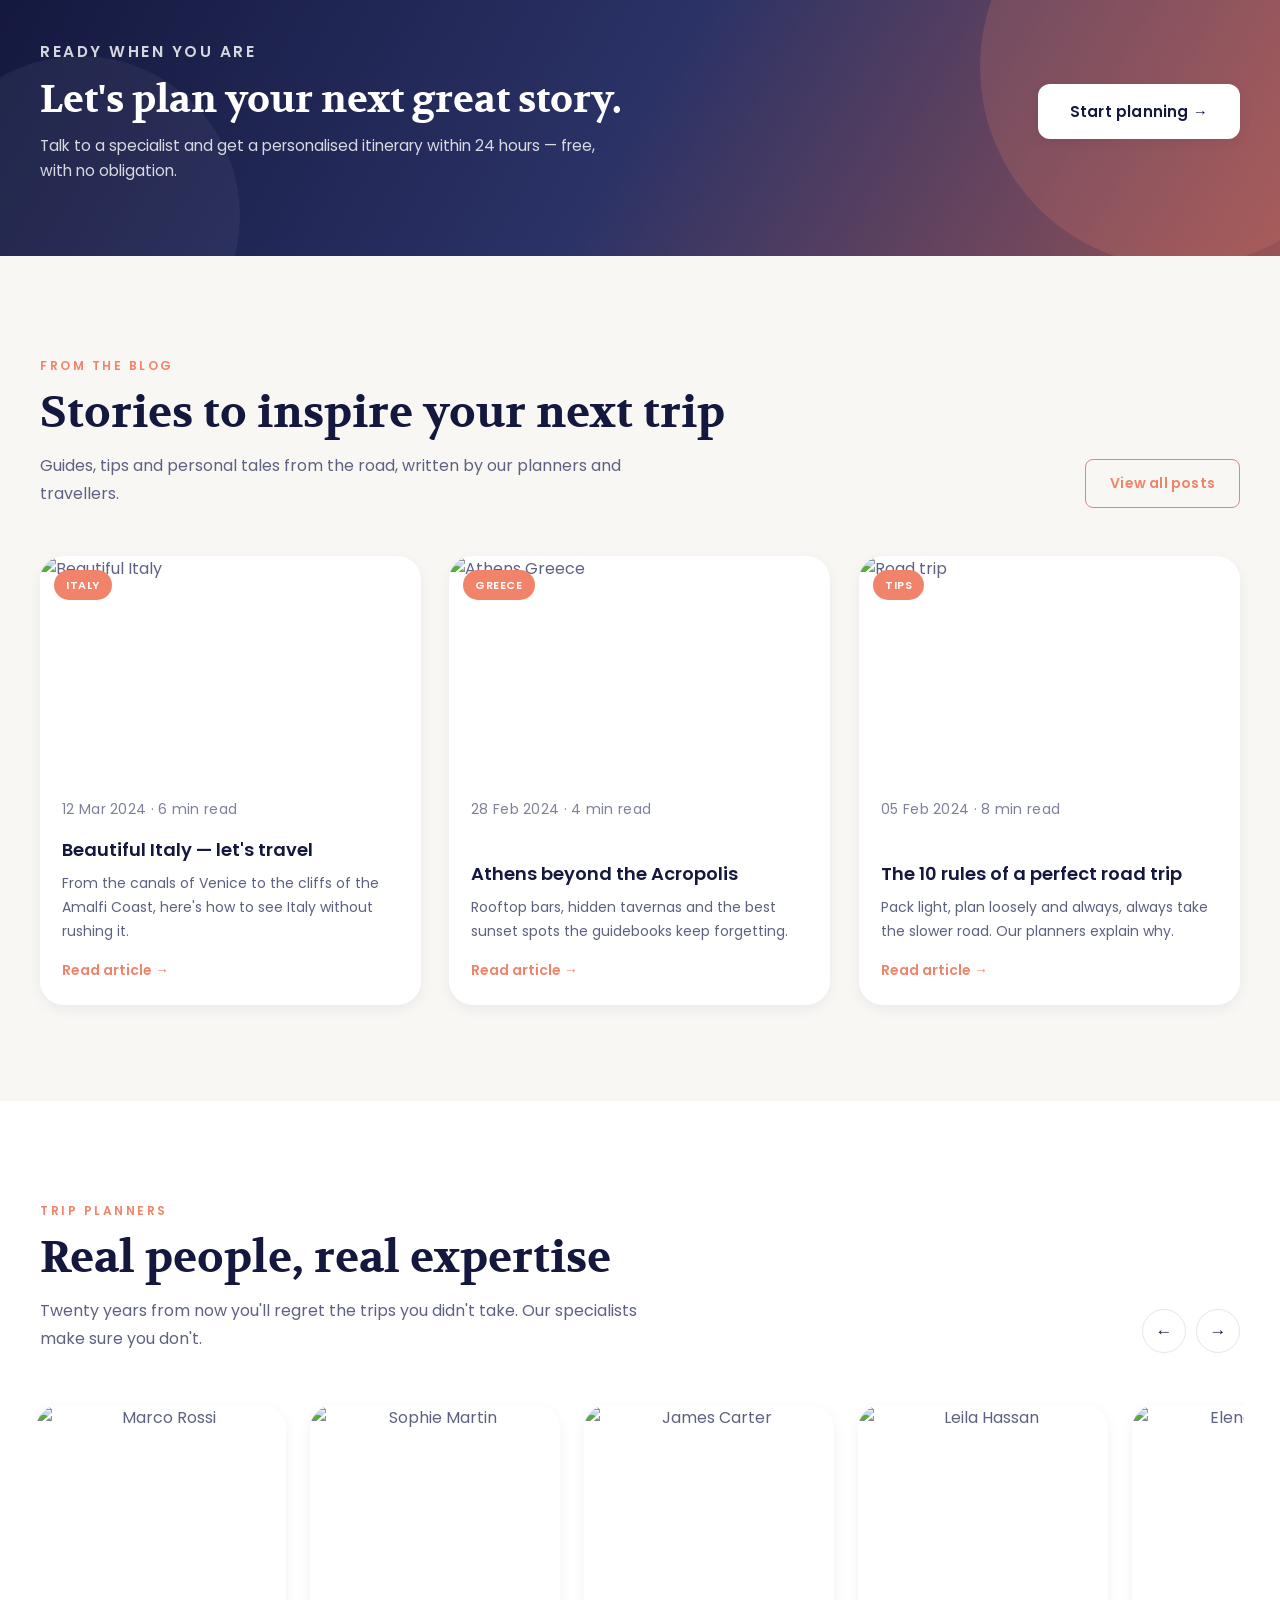
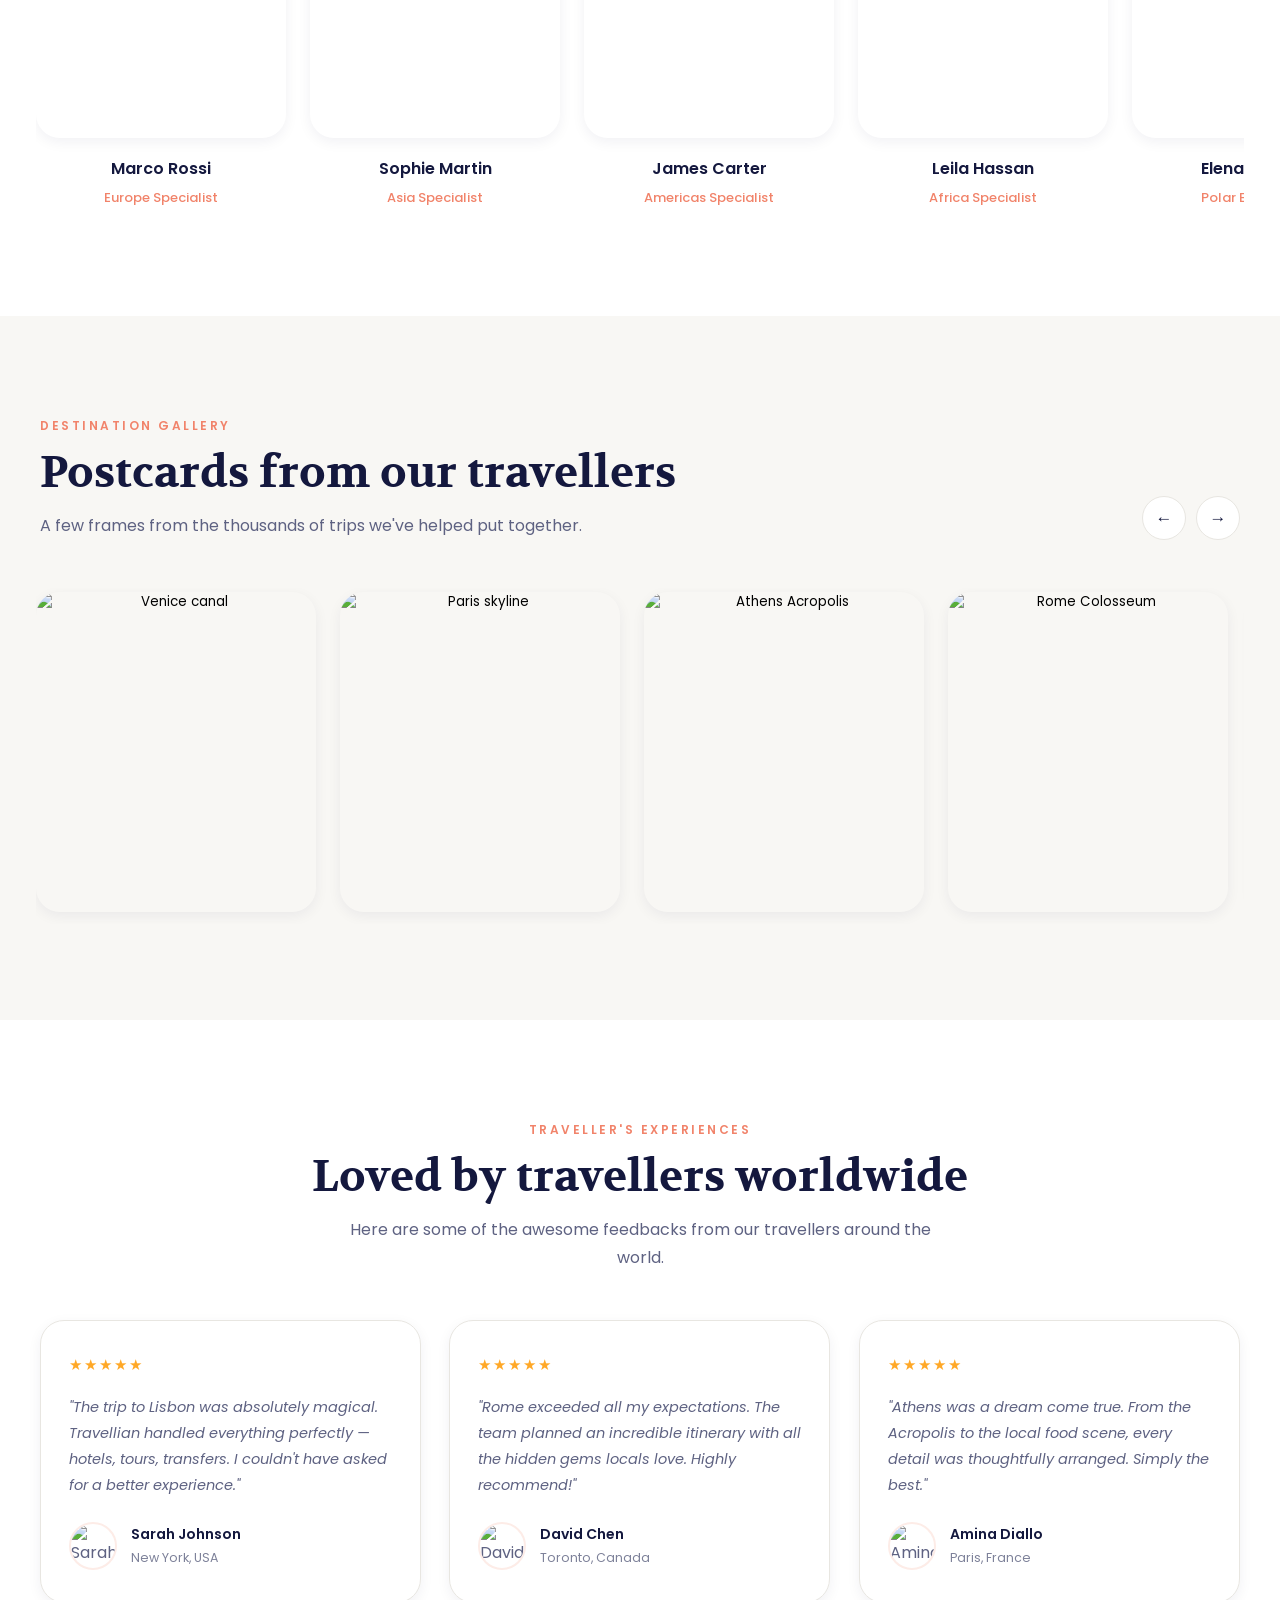
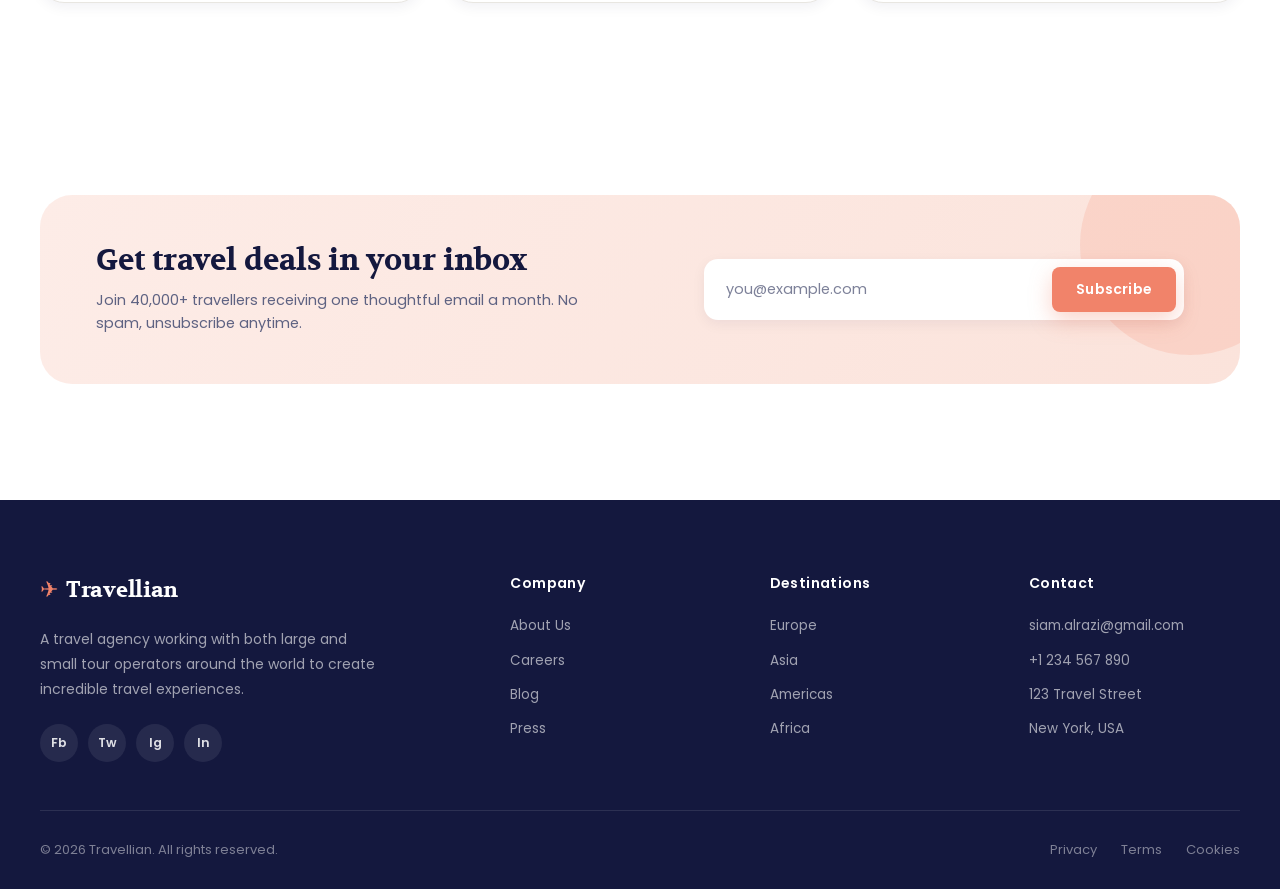
==== commit a7c86ef3: "v3" ====
--- a/index.html
+++ b/index.html
@@ -3,408 +3,588 @@
 <head>
   <meta charset="UTF-8"/>
   <meta name="viewport" content="width=device-width, initial-scale=1.0"/>
-  <title>Travellian – Travel Agency</title>
+  <title>Travellian — Start Your Unforgettable Journey</title>
+  <meta name="description" content="Travellian is a travel agency crafting unforgettable journeys — handpicked destinations, expert planners and 24/7 support."/>
   <link rel="preconnect" href="https://fonts.googleapis.com"/>
+  <link rel="preconnect" href="https://fonts.gstatic.com" crossorigin/>
   <link href="https://fonts.googleapis.com/css2?family=Volkhov:ital@0;1&family=Poppins:wght@300;400;500;600;700&display=swap" rel="stylesheet"/>
   <link rel="stylesheet" href="index.css"/>
 </head>
 <body>
 
-  <!-- ── NAVBAR ── -->
-  <nav class="navbar">
-    <div class="nav-logo">
-      <span class="logo-icon">✈</span>
-      <span class="logo-text">nbtravels</span>
-    </div>
-    <ul class="nav-links">
-      <li class="active">Home</li>
-      <li>Explore</li>
-      <a href="#Travel"><li>Travel</li></a>
-      <a href="blog.html" target="_blank"><li>Blog</li></a>
-      <li>Pricing</li>
-    </ul>
-    <div class="nav-auth">
-      <button class="btn-login">Login</button>
-      <button class="btn-signup">Sign Up</button>
-    </div>
-  </nav>
-
-  <!-- ── HERO ── -->
-  <section class="hero">
+  <!-- ══════════ NAVBAR ══════════ -->
+  <header class="navbar" id="navbar">
+    <div class="container nav-inner">
+      <a href="index.html" class="nav-logo">
+        <span class="logo-mark">✈</span>
+        <span class="logo-text">Travellian</span>
+      </a>
+
+      <nav class="nav-links" id="navLinks" aria-label="Main">
+        <a href="index.html" class="active">Home</a>
+        <a href="#destinations">Explore</a>
+        <a href="#planners">Travel</a>
+        <a href="blog.html">Blog</a>
+        <a href="#offers">Pricing</a>
+        <div class="nav-mobile-auth">
+          <button class="btn btn-ghost" type="button">Login</button>
+          <button class="btn btn-primary" type="button">Sign Up</button>
+        </div>
+      </nav>
+
+      <div class="nav-auth">
+        <button class="btn btn-ghost" type="button">Login</button>
+        <button class="btn btn-primary" type="button">Sign Up</button>
+      </div>
+
+      <button class="nav-toggle" id="navToggle" aria-label="Open menu" aria-expanded="false" aria-controls="navLinks">
+        <span></span><span></span><span></span>
+      </button>
+    </div>
+  </header>
+
+  <!-- ══════════ HERO ══════════ -->
+  <section class="hero" id="home">
     <div class="hero-bg"></div>
-    <div class="hero-content">
-      <h1 class="hero-title">Start your unforgettable<br>journey with us.</h1>
-      <p class="hero-sub">The best travel for your journey begins now</p>
-
-      <!-- BOOKING BAR -->
-      <form onsubmit="reserving(event)" class="booking-bar">
+    <div class="hero-overlay"></div>
+
+    <div class="container hero-content">
+      <p class="hero-eyebrow" data-reveal>✦ Crafted journeys since 2004</p>
+      <h1 class="hero-title" data-reveal>Start your unforgettable<br>journey with us.</h1>
+      <p class="hero-sub" data-reveal>
+        Handpicked destinations, expert local guides and 24/7 support —
+        the best travel for your journey begins now.
+      </p>
+
+      <form class="booking-bar" id="bookingForm" novalidate data-reveal>
         <div class="booking-field">
-          <label>DESTINATION</label>
-          <input id="city" type="text" placeholder="city"/>
-        </div>
-        <div class="booking-divider"></div>
+          <label for="city">Destination</label>
+          <input id="city" name="city" type="text" placeholder="Where to?" autocomplete="off"/>
+        </div>
+
         <div class="booking-field">
-          <label>PERSON</label>
-          <select id="people">
-            <option>Choose an option</option>
-            <option selected>1</option>
-            <option>2</option>
-            <option>3</option>
-            <option>4</option>
-            <option>5+</option>
+          <label for="people">Travellers</label>
+          <select id="people" name="people">
+            <option value="">Select</option>
+            <option value="1" selected>1 person</option>
+            <option value="2">2 people</option>
+            <option value="3">3 people</option>
+            <option value="4">4 people</option>
+            <option value="5+">5+ people</option>
           </select>
         </div>
-        <div class="booking-divider"></div>
+
         <div class="booking-field">
-          <label>CHECK IN</label>
-          <input id="check_in" type="text" placeholder="Sun, 17th Sep 2020"/>
-        </div>
-        <div class="booking-divider"></div>
+          <label for="check_in">Check in</label>
+          <input id="check_in" name="check_in" type="date"/>
+        </div>
+
         <div class="booking-field">
-          <label>CHECK OUT</label>
-          <input id="check_out" type="text" placeholder="Tue, 17th Oct 2020"/>
-        </div>
-        <button type="submit" class="booking-btn">Book<br>Now <span>→</span></button>
+          <label for="check_out">Check out</label>
+          <input id="check_out" name="check_out" type="date"/>
+        </div>
+
+        <button type="submit" class="booking-btn">
+          <span>Book<br>Now</span>
+          <span class="booking-arrow">→</span>
+        </button>
       </form>
-    </div>
-  </section>
-
-  <!-- ── POPULAR DESTINATIONS ── -->
-  <section class="section destinations">
-    <div class="section-header">
+
+      <div class="hero-stats" data-reveal>
+        <div class="stat"><strong data-count="180" data-suffix="+">0</strong><span>Destinations</span></div>
+        <div class="stat"><strong data-count="12" data-suffix="k+">0</strong><span>Happy travellers</span></div>
+        <div class="stat"><strong data-count="20" data-suffix=" yrs">0</strong><span>Experience</span></div>
+        <div class="stat"><strong data-count="49" data-divide="10">0</strong><span>Average rating</span></div>
+      </div>
+    </div>
+  </section>
+
+  <!-- ══════════ DESTINATIONS ══════════ -->
+  <section class="section" id="destinations" data-slider>
+    <div class="container">
+      <div class="section-head">
+        <div>
+          <p class="section-eyebrow">Popular Destinations</p>
+          <h2 class="section-title">Places travellers love the most</h2>
+          <p class="section-desc">From historical wonders to natural marvels — the destinations our travellers can't stop talking about.</p>
+        </div>
+        <div class="carousel-btns">
+          <button class="cbtn" data-prev aria-label="Previous destinations">←</button>
+          <button class="cbtn" data-next aria-label="Next destinations">→</button>
+        </div>
+      </div>
+    </div>
+
+    <div class="container">
+      <div class="slider-viewport">
+        <div class="slider-track dest-track">
+          <article class="dest-card" data-reveal>
+            <img src="https://images.unsplash.com/photo-1560969184-10fe8719e047?auto=format&fit=crop&w=800&q=70" alt="Brandenburg Gate in Berlin" loading="lazy"/>
+            <div class="dest-shade"></div>
+            <div class="dest-label"><span class="dest-name">Monument of Berlin</span><span class="dest-country">📍 Berlin, Germany</span></div>
+            <span class="dest-price">from $420</span>
+          </article>
+          <article class="dest-card" data-reveal>
+            <img src="https://images.unsplash.com/photo-1513635269975-59663e0ac1ad?auto=format&fit=crop&w=800&q=70" alt="Millennium Bridge in London" loading="lazy"/>
+            <div class="dest-shade"></div>
+            <div class="dest-label"><span class="dest-name">Millennium Bridge</span><span class="dest-country">📍 London, United Kingdom</span></div>
+            <span class="dest-price">from $530</span>
+          </article>
+          <article class="dest-card" data-reveal>
+            <img src="https://images.unsplash.com/photo-1523906834658-6e24ef2386f9?auto=format&fit=crop&w=800&q=70" alt="Rialto Bridge in Venice" loading="lazy"/>
+            <div class="dest-shade"></div>
+            <div class="dest-label"><span class="dest-name">Rialto Bridge</span><span class="dest-country">📍 Venice, Italy</span></div>
+            <span class="dest-price">from $610</span>
+          </article>
+          <article class="dest-card" data-reveal>
+            <img src="https://images.unsplash.com/photo-1552832230-c0197dd311b5?auto=format&fit=crop&w=800&q=70" alt="The Colosseum in Rome" loading="lazy"/>
+            <div class="dest-shade"></div>
+            <div class="dest-label"><span class="dest-name">Centro di Roma</span><span class="dest-country">📍 Rome, Italy</span></div>
+            <span class="dest-price">from $580</span>
+          </article>
+          <article class="dest-card" data-reveal>
+            <img src="https://images.unsplash.com/photo-1583422409516-2895a77efded?auto=format&fit=crop&w=800&q=70" alt="Sagrada Familia in Barcelona" loading="lazy"/>
+            <div class="dest-shade"></div>
+            <div class="dest-label"><span class="dest-name">Sagrada Família</span><span class="dest-country">📍 Barcelona, Spain</span></div>
+            <span class="dest-price">from $495</span>
+          </article>
+          <article class="dest-card" data-reveal>
+            <img src="https://images.unsplash.com/photo-1541849546-216549ae216d?auto=format&fit=crop&w=800&q=70" alt="Charles Bridge in Prague" loading="lazy"/>
+            <div class="dest-shade"></div>
+            <div class="dest-label"><span class="dest-name">Charles Bridge</span><span class="dest-country">📍 Prague, Czechia</span></div>
+            <span class="dest-price">from $380</span>
+          </article>
+          <article class="dest-card" data-reveal>
+            <img src="https://images.unsplash.com/photo-1555881400-74d7acaacd8b?auto=format&fit=crop&w=800&q=70" alt="Belem Tower in Lisbon" loading="lazy"/>
+            <div class="dest-shade"></div>
+            <div class="dest-label"><span class="dest-name">Belém Tower</span><span class="dest-country">📍 Lisbon, Portugal</span></div>
+            <span class="dest-price">from $450</span>
+          </article>
+          <article class="dest-card" data-reveal>
+            <img src="https://images.unsplash.com/photo-1555400038-63f5ba517a47?auto=format&fit=crop&w=800&q=70" alt="The Acropolis in Athens" loading="lazy"/>
+            <div class="dest-shade"></div>
+            <div class="dest-label"><span class="dest-name">The Acropolis</span><span class="dest-country">📍 Athens, Greece</span></div>
+            <span class="dest-price">from $520</span>
+          </article>
+        </div>
+      </div>
+    </div>
+  </section>
+
+  <!-- ══════════ WHY US ══════════ -->
+  <section class="section section--alt">
+    <div class="container">
+      <div class="section-head section-head--center">
+        <div>
+          <p class="section-eyebrow">Why Travellian</p>
+          <h2 class="section-title">Travel smarter, worry less</h2>
+          <p class="section-desc">Everything you need for a stress-free trip — planned, booked and supported by people who've been there.</p>
+        </div>
+      </div>
+
+      <div class="features">
+        <article class="feature" data-reveal>
+          <div class="feature-icon"><svg viewBox="0 0 24 24" fill="none" stroke="currentColor" stroke-width="1.8" stroke-linecap="round" stroke-linejoin="round"><path d="M21 10c0 7-9 13-9 13s-9-6-9-13a9 9 0 0 1 18 0Z"/><circle cx="12" cy="10" r="3"/></svg></div>
+          <h3>Handpicked stays</h3>
+          <p>Every hotel and villa is personally vetted by our team — no surprises when you arrive.</p>
+        </article>
+        <article class="feature" data-reveal>
+          <div class="feature-icon"><svg viewBox="0 0 24 24" fill="none" stroke="currentColor" stroke-width="1.8" stroke-linecap="round" stroke-linejoin="round"><path d="M12 22s8-4 8-10V5l-8-3-8 3v7c0 6 8 10 8 10Z"/><path d="m9 12 2 2 4-4"/></svg></div>
+          <h3>Best price promise</h3>
+          <p>Find the same itinerary cheaper elsewhere and we'll match it — plus 5% off.</p>
+        </article>
+        <article class="feature" data-reveal>
+          <div class="feature-icon"><svg viewBox="0 0 24 24" fill="none" stroke="currentColor" stroke-width="1.8" stroke-linecap="round" stroke-linejoin="round"><circle cx="12" cy="12" r="9"/><path d="M12 7v5l3 2"/></svg></div>
+          <h3>24/7 real support</h3>
+          <p>A real human on the line at any hour, in any timezone, for the whole trip.</p>
+        </article>
+        <article class="feature" data-reveal>
+          <div class="feature-icon"><svg viewBox="0 0 24 24" fill="none" stroke="currentColor" stroke-width="1.8" stroke-linecap="round" stroke-linejoin="round"><path d="M3 12h4l3 8 4-16 3 8h4"/></svg></div>
+          <h3>Tailor-made trips</h3>
+          <p>Tell us your pace, budget and interests — we build the itinerary around you.</p>
+        </article>
+      </div>
+    </div>
+  </section>
+
+  <!-- ══════════ OFFERS ══════════ -->
+  <section class="section" id="offers" data-slider>
+    <div class="container">
+      <div class="section-head">
+        <div>
+          <p class="section-eyebrow">Special Offers</p>
+          <h2 class="section-title">Deals worth packing for</h2>
+          <p class="section-desc">Limited-time packages with flights, stays and experiences bundled together.</p>
+        </div>
+        <div class="carousel-btns">
+          <button class="cbtn" data-prev aria-label="Previous offers">←</button>
+          <button class="cbtn" data-next aria-label="Next offers">→</button>
+        </div>
+      </div>
+    </div>
+
+    <div class="container">
+      <div class="slider-viewport">
+        <div class="slider-track offer-track">
+          <article class="offer-card" data-reveal>
+            <div class="offer-media">
+              <img src="https://images.unsplash.com/photo-1555881400-74d7acaacd8b?auto=format&fit=crop&w=800&q=70" alt="Lisbon, Portugal" loading="lazy"/>
+              <span class="badge badge--hot">Best seller</span>
+            </div>
+            <div class="offer-body">
+              <div class="offer-top"><h3>Lisbon, Portugal</h3><div class="stars">★★★★★</div></div>
+              <p>5 nights and 4 days in a 5-star hotel, breakfast and lunch included. Very popular during the renaissance.</p>
+              <div class="offer-footer">
+                <span class="offer-price">From <strong>$500</strong></span>
+                <button type="button" class="btn btn-outline" data-book="Lisbon">Details</button>
+              </div>
+            </div>
+          </article>
+
+          <article class="offer-card" data-reveal>
+            <div class="offer-media">
+              <img src="https://images.unsplash.com/photo-1555400038-63f5ba517a47?auto=format&fit=crop&w=800&q=70" alt="Athens, Greece" loading="lazy"/>
+              <span class="badge">-15%</span>
+            </div>
+            <div class="offer-body">
+              <div class="offer-top"><h3>Athens, Greece</h3><div class="stars">★★★★★</div></div>
+              <p>5 nights and 4 days in a 5-star hotel, breakfast and lunch included. Very popular during the renaissance.</p>
+              <div class="offer-footer">
+                <span class="offer-price">From <strong>$800</strong></span>
+                <button type="button" class="btn btn-outline" data-book="Athens">Details</button>
+              </div>
+            </div>
+          </article>
+
+          <article class="offer-card" data-reveal>
+            <div class="offer-media">
+              <img src="https://images.unsplash.com/photo-1552832230-c0197dd311b5?auto=format&fit=crop&w=800&q=70" alt="Rome, Italy" loading="lazy"/>
+              <span class="badge">Popular</span>
+            </div>
+            <div class="offer-body">
+              <div class="offer-top"><h3>Rome, Italy</h3><div class="stars">★★★★★</div></div>
+              <p>5 nights and 4 days in a 5-star hotel, breakfast and lunch included. Very popular during the renaissance.</p>
+              <div class="offer-footer">
+                <span class="offer-price">From <strong>$750</strong></span>
+                <button type="button" class="btn btn-outline" data-book="Rome">Details</button>
+              </div>
+            </div>
+          </article>
+
+          <article class="offer-card" data-reveal>
+            <div class="offer-media">
+              <img src="https://images.unsplash.com/photo-1560969184-10fe8719e047?auto=format&fit=crop&w=800&q=70" alt="Berlin, Germany" loading="lazy"/>
+              <span class="badge">City break</span>
+            </div>
+            <div class="offer-body">
+              <div class="offer-top"><h3>Berlin, Germany</h3><div class="stars">★★★★☆</div></div>
+              <p>4 nights and 3 days in a boutique hotel, breakfast included. Art, history and unforgettable nightlife.</p>
+              <div class="offer-footer">
+                <span class="offer-price">From <strong>$620</strong></span>
+                <button type="button" class="btn btn-outline" data-book="Berlin">Details</button>
+              </div>
+            </div>
+          </article>
+
+          <article class="offer-card" data-reveal>
+            <div class="offer-media">
+              <img src="https://images.unsplash.com/photo-1523906834658-6e24ef2386f9?auto=format&fit=crop&w=800&q=70" alt="Venice, Italy" loading="lazy"/>
+              <span class="badge">Romantic</span>
+            </div>
+            <div class="offer-body">
+              <div class="offer-top"><h3>Venice, Italy</h3><div class="stars">★★★★★</div></div>
+              <p>3 nights and 4 days in a canal-side hotel, breakfast and a private gondola tour included.</p>
+              <div class="offer-footer">
+                <span class="offer-price">From <strong>$690</strong></span>
+                <button type="button" class="btn btn-outline" data-book="Venice">Details</button>
+              </div>
+            </div>
+          </article>
+
+          <article class="offer-card" data-reveal>
+            <div class="offer-media">
+              <img src="https://images.unsplash.com/photo-1502602898657-3e91760cbb34?auto=format&fit=crop&w=800&q=70" alt="Paris, France" loading="lazy"/>
+              <span class="badge badge--hot">Top rated</span>
+            </div>
+            <div class="offer-body">
+              <div class="offer-top"><h3>Paris, France</h3><div class="stars">★★★★★</div></div>
+              <p>5 nights and 4 days in a 5-star hotel near the Louvre, breakfast plus a Seine dinner cruise.</p>
+              <div class="offer-footer">
+                <span class="offer-price">From <strong>$880</strong></span>
+                <button type="button" class="btn btn-outline" data-book="Paris">Details</button>
+              </div>
+            </div>
+          </article>
+        </div>
+      </div>
+    </div>
+  </section>
+
+  <!-- ══════════ CTA ══════════ -->
+  <section class="cta">
+    <div class="container cta-inner" data-reveal>
       <div>
-        <p class="section-sub">Popular Destinations</p>
-        <p class="section-desc">Most popular destinations around the world, from historical places to natural wonders.</p>
-      </div>
-      <div class="carousel-btns">
-        <button class="cbtn">←</button>
-        <button class="cbtn">→</button>
-      </div>
-    </div>
-    <div class="dest-slider-container">
-  <div class="dest-grid">
-    <div class="dest-card">
-      <div class="dest-img" style="background:linear-gradient(to bottom, #5a7a9a 0%, #2d4a6a 100%)">
-        <div class="dest-label">
-          <span>Monument of Berlin</span>
-          <span class="dest-country">Berlin, Germany</span>
-        </div>
-      </div>
-    </div>
-    <div class="dest-card">
-      <div class="dest-img" style="background:linear-gradient(to bottom, #7a9a5a 0%, #3a5a2d 100%)">
-        <div class="dest-label">
-          <span>Millennium Bridge</span>
-          <span class="dest-country">London, United Kingdom</span>
-        </div>
-      </div>
-    </div>
-    <div class="dest-card">
-      <div class="dest-img" style="background:linear-gradient(to bottom, #9a7a5a 0%, #6a4a2d 100%)">
-        <div class="dest-label">
-          <span>Rialto Bridge</span>
-          <span class="dest-country">Venice, Italy</span>
-        </div>
-      </div>
-    </div>
-    <div class="dest-card">
-      <div class="dest-img" style="background:linear-gradient(to bottom, #9a7a5a 0%, #6a4a2d 100%)">
-        <div class="dest-label">
-          <span>Rialto Bridge</span>
-          <span class="dest-country">Venice, Italy</span>
-        </div>
-      </div>
-    </div>
-    <div class="dest-card">
-      <div class="dest-img" style="background:linear-gradient(to bottom, #9a7a5a 0%, #6a4a2d 100%)">
-        <div class="dest-label">
-          <span>Rialto Bridge</span>
-          <span class="dest-country">Venice, Italy</span>
-        </div>
-      </div>
-    </div>
-    <div class="dest-card">
-      <div class="dest-img" style="background:linear-gradient(to bottom, #9a7a5a 0%, #6a4a2d 100%)">
-        <div class="dest-label">
-          <span>Rialto Bridge</span>
-          <span class="dest-country">Venice, Italy</span>
-        </div>
-      </div>
-    </div>
-    <div class="dest-card">
-      <div class="dest-img" style="background:linear-gradient(to bottom, #9a7a5a 0%, #6a4a2d 100%)">
-        <div class="dest-label">
-          <span>Rialto Bridge</span>
-          <span class="dest-country">Venice, Italy</span>
-        </div>
-      </div>
-    </div>
-    <div class="dest-card">
-      <div class="dest-img" style="background:linear-gradient(to bottom, #7a5a9a 0%, #4a2d6a 100%)">
-        <div class="dest-label">
-          <span>Centro di Roma</span>
-          <span class="dest-country">Lisbon, Portugal</span>
-        </div>
-      </div>
-    </div>
+        <p class="section-eyebrow section-eyebrow--light">Ready when you are</p>
+        <h2>Let's plan your next great story.</h2>
+        <p>Talk to a specialist and get a personalised itinerary within 24 hours — free, with no obligation.</p>
+      </div>
+      <button class="btn btn-light btn-lg" type="button" data-book="Custom trip">Start planning →</button>
+    </div>
+  </section>
+
+  <!-- ══════════ BLOG PREVIEW ══════════ -->
+  <section class="section section--alt">
+    <div class="container">
+      <div class="section-head">
+        <div>
+          <p class="section-eyebrow">From the Blog</p>
+          <h2 class="section-title">Stories to inspire your next trip</h2>
+          <p class="section-desc">Guides, tips and personal tales from the road, written by our planners and travellers.</p>
+        </div>
+        <a href="blog.html" class="btn btn-outline">View all posts</a>
+      </div>
+
+      <div class="post-grid">
+        <article class="post-card" data-reveal>
+          <div class="post-media">
+            <img src="https://images.unsplash.com/photo-1516483638261-f4dbaf036963?auto=format&fit=crop&w=800&q=70" alt="Beautiful Italy" loading="lazy"/>
+            <span class="post-tag">Italy</span>
+          </div>
+          <div class="post-body">
+            <p class="post-meta">12 Mar 2024 · 6 min read</p>
+            <h3>Beautiful Italy — let's travel</h3>
+            <p>From the canals of Venice to the cliffs of the Amalfi Coast, here's how to see Italy without rushing it.</p>
+            <a href="blog.html" class="read-more">Read article →</a>
+          </div>
+        </article>
+
+        <article class="post-card" data-reveal>
+          <div class="post-media">
+            <img src="https://images.unsplash.com/photo-1555400038-63f5ba517a47?auto=format&fit=crop&w=800&q=70" alt="Athens Greece" loading="lazy"/>
+            <span class="post-tag">Greece</span>
+          </div>
+          <div class="post-body">
+            <p class="post-meta">28 Feb 2024 · 4 min read</p>
+            <h3>Athens beyond the Acropolis</h3>
+            <p>Rooftop bars, hidden tavernas and the best sunset spots the guidebooks keep forgetting.</p>
+            <a href="blog.html" class="read-more">Read article →</a>
+          </div>
+        </article>
+
+        <article class="post-card" data-reveal>
+          <div class="post-media">
+            <img src="https://images.unsplash.com/photo-1476514525535-07fb3b4ae5f1?auto=format&fit=crop&w=800&q=70" alt="Road trip" loading="lazy"/>
+            <span class="post-tag">Tips</span>
+          </div>
+          <div class="post-body">
+            <p class="post-meta">05 Feb 2024 · 8 min read</p>
+            <h3>The 10 rules of a perfect road trip</h3>
+            <p>Pack light, plan loosely and always, always take the slower road. Our planners explain why.</p>
+            <a href="blog.html" class="read-more">Read article →</a>
+          </div>
+        </article>
+      </div>
+    </div>
+  </section>
+
+  <!-- ══════════ PLANNERS ══════════ -->
+  <section class="section" id="planners" data-slider>
+    <div class="container">
+      <div class="section-head">
+        <div>
+          <p class="section-eyebrow">Trip Planners</p>
+          <h2 class="section-title">Real people, real expertise</h2>
+          <p class="section-desc">Twenty years from now you'll regret the trips you didn't take. Our specialists make sure you don't.</p>
+        </div>
+        <div class="carousel-btns">
+          <button class="cbtn" data-prev aria-label="Previous planners">←</button>
+          <button class="cbtn" data-next aria-label="Next planners">→</button>
+        </div>
+      </div>
+    </div>
+
+    <div class="container">
+      <div class="slider-viewport">
+        <div class="slider-track planner-track">
+          <article class="planner-card" data-reveal>
+            <div class="planner-img"><img src="https://images.unsplash.com/photo-1507003211169-0a1dd7228f2d?auto=format&fit=crop&w=600&q=70" alt="Marco Rossi" loading="lazy"/></div>
+            <p class="planner-name">Marco Rossi</p><p class="planner-role">Europe Specialist</p>
+          </article>
+          <article class="planner-card" data-reveal>
+            <div class="planner-img"><img src="https://images.unsplash.com/photo-1494790108377-be9c29b29330?auto=format&fit=crop&w=600&q=70" alt="Sophie Martin" loading="lazy"/></div>
+            <p class="planner-name">Sophie Martin</p><p class="planner-role">Asia Specialist</p>
+          </article>
+          <article class="planner-card" data-reveal>
+            <div class="planner-img"><img src="https://images.unsplash.com/photo-1500648767791-00dcc994a43e?auto=format&fit=crop&w=600&q=70" alt="James Carter" loading="lazy"/></div>
+            <p class="planner-name">James Carter</p><p class="planner-role">Americas Specialist</p>
+          </article>
+          <article class="planner-card" data-reveal>
+            <div class="planner-img"><img src="https://images.unsplash.com/photo-1534528741775-53994a69daeb?auto=format&fit=crop&w=600&q=70" alt="Leila Hassan" loading="lazy"/></div>
+            <p class="planner-name">Leila Hassan</p><p class="planner-role">Africa Specialist</p>
+          </article>
+          <article class="planner-card" data-reveal>
+            <div class="planner-img"><img src="https://images.unsplash.com/photo-1544005313-94ddf0286df2?auto=format&fit=crop&w=600&q=70" alt="Elena Petrova" loading="lazy"/></div>
+            <p class="planner-name">Elena Petrova</p><p class="planner-role">Polar Expeditions</p>
+          </article>
+          <article class="planner-card" data-reveal>
+            <div class="planner-img"><img src="https://images.unsplash.com/photo-1506794778202-cad84cf45f1d?auto=format&fit=crop&w=600&q=70" alt="Noah Bennett" loading="lazy"/></div>
+            <p class="planner-name">Noah Bennett</p><p class="planner-role">Oceania Specialist</p>
+          </article>
+        </div>
+      </div>
+    </div>
+  </section>
+
+  <!-- ══════════ GALLERY ══════════ -->
+  <section class="section section--alt" data-slider>
+    <div class="container">
+      <div class="section-head">
+        <div>
+          <p class="section-eyebrow">Destination Gallery</p>
+          <h2 class="section-title">Postcards from our travellers</h2>
+          <p class="section-desc">A few frames from the thousands of trips we've helped put together.</p>
+        </div>
+        <div class="carousel-btns">
+          <button class="cbtn" data-prev aria-label="Previous photos">←</button>
+          <button class="cbtn" data-next aria-label="Next photos">→</button>
+        </div>
+      </div>
+    </div>
+
+    <div class="container">
+      <div class="slider-viewport">
+        <div class="slider-track gallery-track">
+          <button class="gallery-img" data-full="https://images.unsplash.com/photo-1523906834658-6e24ef2386f9?auto=format&fit=crop&w=1600&q=80"><img src="https://images.unsplash.com/photo-1523906834658-6e24ef2386f9?auto=format&fit=crop&w=700&q=70" alt="Venice canal" loading="lazy"/></button>
+          <button class="gallery-img" data-full="https://images.unsplash.com/photo-1502602898657-3e91760cbb34?auto=format&fit=crop&w=1600&q=80"><img src="https://images.unsplash.com/photo-1502602898657-3e91760cbb34?auto=format&fit=crop&w=700&q=70" alt="Paris skyline" loading="lazy"/></button>
+          <button class="gallery-img" data-full="https://images.unsplash.com/photo-1555400038-63f5ba517a47?auto=format&fit=crop&w=1600&q=80"><img src="https://images.unsplash.com/photo-1555400038-63f5ba517a47?auto=format&fit=crop&w=700&q=70" alt="Athens Acropolis" loading="lazy"/></button>
+          <button class="gallery-img" data-full="https://images.unsplash.com/photo-1552832230-c0197dd311b5?auto=format&fit=crop&w=1600&q=80"><img src="https://images.unsplash.com/photo-1552832230-c0197dd311b5?auto=format&fit=crop&w=700&q=70" alt="Rome Colosseum" loading="lazy"/></button>
+          <button class="gallery-img" data-full="https://images.unsplash.com/photo-1507525428034-b723cf961d3e?auto=format&fit=crop&w=1600&q=80"><img src="https://images.unsplash.com/photo-1507525428034-b723cf961d3e?auto=format&fit=crop&w=700&q=70" alt="Tropical beach" loading="lazy"/></button>
+          <button class="gallery-img" data-full="https://images.unsplash.com/photo-1501785888041-af3ef285b470?auto=format&fit=crop&w=1600&q=80"><img src="https://images.unsplash.com/photo-1501785888041-af3ef285b470?auto=format&fit=crop&w=700&q=70" alt="Mountain lake" loading="lazy"/></button>
+          <button class="gallery-img" data-full="https://images.unsplash.com/photo-1476514525535-07fb3b4ae5f1?auto=format&fit=crop&w=1600&q=80"><img src="https://images.unsplash.com/photo-1476514525535-07fb3b4ae5f1?auto=format&fit=crop&w=700&q=70" alt="Forest road" loading="lazy"/></button>
+          <button class="gallery-img" data-full="https://images.unsplash.com/photo-1520250497591-112f2f40a3f4?auto=format&fit=crop&w=1600&q=80"><img src="https://images.unsplash.com/photo-1520250497591-112f2f40a3f4?auto=format&fit=crop&w=700&q=70" alt="Resort pool" loading="lazy"/></button>
+        </div>
+      </div>
+    </div>
+  </section>
+
+  <!-- ══════════ TESTIMONIALS ══════════ -->
+  <section class="section">
+    <div class="container">
+      <div class="section-head section-head--center">
+        <div>
+          <p class="section-eyebrow">Traveller's Experiences</p>
+          <h2 class="section-title">Loved by travellers worldwide</h2>
+          <p class="section-desc">Here are some of the awesome feedbacks from our travellers around the world.</p>
+        </div>
+      </div>
+
+      <div class="testi-grid">
+        <article class="testi-card" data-reveal>
+          <div class="testi-stars">★★★★★</div>
+          <p>"The trip to Lisbon was absolutely magical. Travellian handled everything perfectly — hotels, tours, transfers. I couldn't have asked for a better experience."</p>
+          <div class="testi-author">
+            <div class="testi-avatar"><img src="https://images.unsplash.com/photo-1438761681033-6461ffad8d80?auto=format&fit=crop&w=200&q=70" alt="Sarah Johnson" loading="lazy"/></div>
+            <div><p class="testi-name">Sarah Johnson</p><p class="testi-loc">New York, USA</p></div>
+          </div>
+        </article>
+        <article class="testi-card" data-reveal>
+          <div class="testi-stars">★★★★★</div>
+          <p>"Rome exceeded all my expectations. The team planned an incredible itinerary with all the hidden gems locals love. Highly recommend!"</p>
+          <div class="testi-author">
+            <div class="testi-avatar"><img src="https://images.unsplash.com/photo-1500648767791-00dcc994a43e?auto=format&fit=crop&w=200&q=70" alt="David Chen" loading="lazy"/></div>
+            <div><p class="testi-name">David Chen</p><p class="testi-loc">Toronto, Canada</p></div>
+          </div>
+        </article>
+        <article class="testi-card" data-reveal>
+          <div class="testi-stars">★★★★★</div>
+          <p>"Athens was a dream come true. From the Acropolis to the local food scene, every detail was thoughtfully arranged. Simply the best."</p>
+          <div class="testi-author">
+            <div class="testi-avatar"><img src="https://images.unsplash.com/photo-1534528741775-53994a69daeb?auto=format&fit=crop&w=200&q=70" alt="Amina Diallo" loading="lazy"/></div>
+            <div><p class="testi-name">Amina Diallo</p><p class="testi-loc">Paris, France</p></div>
+          </div>
+        </article>
+      </div>
+    </div>
+  </section>
+
+  <!-- ══════════ NEWSLETTER ══════════ -->
+  <section class="section">
+    <div class="container">
+      <div class="newsletter" data-reveal>
+        <div class="newsletter-text">
+          <h2>Get travel deals in your inbox</h2>
+          <p>Join 40,000+ travellers receiving one thoughtful email a month. No spam, unsubscribe anytime.</p>
+        </div>
+        <form class="newsletter-form" id="newsletterForm" novalidate>
+          <input type="email" id="newsletterEmail" placeholder="you@example.com" aria-label="Email address" required/>
+          <button class="btn btn-primary" type="submit">Subscribe</button>
+        </form>
+      </div>
+    </div>
+  </section>
+
+  <!-- ══════════ FOOTER ══════════ -->
+  <footer class="footer">
+    <div class="container">
+      <div class="footer-top">
+        <div class="footer-brand">
+          <a href="index.html" class="nav-logo">
+            <span class="logo-mark">✈</span>
+            <span class="logo-text">Travellian</span>
+          </a>
+          <p>A travel agency working with both large and small tour operators around the world to create incredible travel experiences.</p>
+          <div class="footer-socials">
+            <a href="#" aria-label="Facebook">Fb</a>
+            <a href="#" aria-label="Twitter">Tw</a>
+            <a href="#" aria-label="Instagram">Ig</a>
+            <a href="#" aria-label="LinkedIn">In</a>
+          </div>
+        </div>
+        <div class="footer-col">
+          <h4>Company</h4>
+          <ul>
+            <li><a href="#">About Us</a></li>
+            <li><a href="#">Careers</a></li>
+            <li><a href="blog.html">Blog</a></li>
+            <li><a href="#">Press</a></li>
+          </ul>
+        </div>
+        <div class="footer-col">
+          <h4>Destinations</h4>
+          <ul>
+            <li><a href="#destinations">Europe</a></li>
+            <li><a href="#destinations">Asia</a></li>
+            <li><a href="#destinations">Americas</a></li>
+            <li><a href="#destinations">Africa</a></li>
+          </ul>
+        </div>
+        <div class="footer-col">
+          <h4>Contact</h4>
+          <ul>
+            <li><a href="mailto:siam.alrazi@gmail.com">siam.alrazi@gmail.com</a></li>
+            <li><a href="tel:+1234567890">+1 234 567 890</a></li>
+            <li>123 Travel Street</li>
+            <li>New York, USA</li>
+          </ul>
+        </div>
+      </div>
+      <div class="footer-bottom">
+        <p>© <span id="year">2024</span> Travellian. All rights reserved.</p>
+        <div class="footer-legal">
+          <a href="#">Privacy</a>
+          <a href="#">Terms</a>
+          <a href="#">Cookies</a>
+        </div>
+      </div>
+    </div>
+  </footer>
+
+  <div class="toast" id="toast" role="status" aria-live="polite"></div>
+
+  <div class="lightbox" id="lightbox" aria-hidden="true">
+    <button class="lightbox-close" id="lightboxClose" aria-label="Close">×</button>
+    <img src="" alt="" id="lightboxImg"/>
   </div>
-</div>
-  </section>
-
-  <!-- ── SPECIAL OFFER ── -->
-  <section class="section offers">
-    <div class="section-header">
-      <div>
-        <p class="section-sub">Special Offer</p>
-        <p class="section-desc">Check out our special offer and discounts.</p>
-      </div>
-      <div class="carousel-btns">
-        <button class="cbtn">←</button>
-        <button class="cbtn">→</button>
-      </div>
-    </div>
-    <div class="offers-grid">
-
-      <div class="offer-card">
-        <div class="offer-img offer-img--1"></div>
-        <div class="offer-body">
-          <div class="offer-top">
-            <h4>Lisbon, Portugal</h4>
-            <div class="stars">★★★★★</div>
-          </div>
-          <p>5 nights and 4 days in 5 star hotel, breakfast and lunch included. Very popular during the renaissance.</p>
-          <div class="offer-footer">
-            <span class="offer-price">From <strong>$500</strong></span>
-            <button class="details-btn">DETAILS</button>
-          </div>
-        </div>
-      </div>
-
-      <div class="offer-card">
-        <div class="offer-img offer-img--2"></div>
-        <div class="offer-body">
-          <div class="offer-top">
-            <h4>Athens, Greece</h4>
-            <div class="stars">★★★★★</div>
-          </div>
-          <p>5 nights and 4 days in 5 star hotel, breakfast and lunch included. Very popular during the renaissance.</p>
-          <div class="offer-footer">
-            <span class="offer-price">From <strong>$800</strong></span>
-            <button class="details-btn">DETAILS</button>
-          </div>
-        </div>
-      </div>
-
-      <div class="offer-card">
-        <div class="offer-img offer-img--3"></div>
-        <div class="offer-body">
-          <div class="offer-top">
-            <h4>Rome, Italy</h4>
-            <div class="stars">★★★★★</div>
-          </div>
-          <p>5 nights and 4 days in 5 star hotel, breakfast and lunch included. Very popular during the renaissance.</p>
-          <div class="offer-footer">
-            <span class="offer-price">From <strong>$750</strong></span>
-            <button class="details-btn">DETAILS</button>
-          </div>
-        </div>
-      </div>
-      <div class="offer-card">
-        <div class="offer-img offer-img--3"></div>
-        <div class="offer-body">
-          <div class="offer-top">
-            <h4>Rome, Italy</h4>
-            <div class="stars">★★★★★</div>
-          </div>
-          <p>5 nights and 4 days in 5 star hotel, breakfast and lunch included. Very popular during the renaissance.</p>
-          <div class="offer-footer">
-            <span class="offer-price">From <strong>$750</strong></span>
-            <button class="details-btn">DETAILS</button>
-          </div>
-        </div>
-      </div>
-      <div>
-        div(
-        )
-      </div>
-      <div class="offer-card">
-        <div class="offer-img offer-img--3"></div>
-        <div class="offer-body">
-          <div class="offer-top">
-            <h4>Rome, Italy</h4>
-            <div class="stars">★★★★★</div>
-          </div>
-          <p>5 nights and 4 days in 5 star hotel, breakfast and lunch included. Very popular during the renaissance.</p>
-          <div class="offer-footer">
-            <span class="offer-price">From <strong>$750</strong></span>
-            <button class="details-btn">DETAILS</button>
-          </div>
-        </div>
-
-    </div>
-  </section>
-
-  <!-- ── BLOG ── -->
-  <section class="section blog">
-    <div class="blog-grid">
-      <div class="blog-img-wrap">
-        <div class="blog-img"></div>
-      </div>
-      <div class="blog-content">
-        <p class="section-sub">Our Blog</p>
-        <p class="section-desc">An insight into the incredible experience in the world</p>
-        <h2 class="blog-title">Beautiful Italy<br>Let's travel</h2>
-        <p class="blog-text">But I must explain to you how all this mistaken idea of denouncing pleasure and praising pain was born and I will give you a complete account of the system and expound the actual teachings of the great explorer of the truth, the master-builder of human happiness.</p>
-        <a href="blog.html" class="read-more" target="_blank">Read More →</a>
-      </div>
-    </div>
-  </section>
-
-  <!-- ── TRIP PLANNERS ── -->
-  <section id="Travel" class="section planners">
-    <div class="section-header">
-      <div>
-        <p class="section-sub">Trip Planners</p>
-        <p class="section-desc">20 years from now you will be more disappointed by the things that you didn't do.<br>Stop regretting and start travelling.</p>
-      </div>
-      <div class="carousel-btns">
-        <button class="cbtn">←</button>
-        <button class="cbtn">→</button>
-      </div>
-    </div>
-    <div class="planners-grid">
-      <div class="planner-card">
-        <div class="planner-img planner-img--1"></div>
-        <p class="planner-name">Marco Rossi</p>
-        <p class="planner-role">Europe Specialist</p>
-      </div>
-      <div class="planner-card">
-        <div class="planner-img planner-img--2"></div>
-        <p class="planner-name">Sophie Martin</p>
-        <p class="planner-role">Asia Specialist</p>
-      </div>
-      <div class="planner-card">
-        <div class="planner-img planner-img--3"></div>
-        <p class="planner-name">James Carter</p>
-        <p class="planner-role">Americas Specialist</p>
-      </div>
-      <div class="planner-card">
-        <div class="planner-img planner-img--4"></div>
-        <p class="planner-name">Leila Hassan</p>
-        <p class="planner-role">Africa Specialist</p>
-      </div>
-    </div>
-  </section>
-
-  <!-- ── GALLERY ── -->
-  <section class="section gallery">
-    <div class="section-header">
-      <div>
-        <p class="section-sub">Destination Gallery</p>
-        <p class="section-desc">Our photo gallery on trip</p>
-      </div>
-      <div class="carousel-btns">
-        <button class="cbtn">←</button>
-        <button class="cbtn">→</button>
-      </div>
-    </div>
-    <div class="gallery-grid">
-      <div class="gallery-img gallery-img--1"></div>
-      <div class="gallery-img gallery-img--2"></div>
-      <div class="gallery-img gallery-img--3"></div>
-      <div class="gallery-img gallery-img--4"></div>
-    </div>
-  </section>
-
-  <!-- ── TESTIMONIALS ── -->
-  <section class="section testimonials">
-    <p class="section-sub" style="text-align:center">Traveler's Experiences</p>
-    <p class="section-desc" style="text-align:center;max-width:500px;margin:0 auto 48px">Here are some awesome feedbacks from our travelers around the world.</p>
-    <div class="testi-grid">
-      <div class="testi-card">
-        <div class="testi-stars">★★★★★</div>
-        <p>"The trip to Lisbon was absolutely magical. Travellian handled everything perfectly — hotels, tours, transfers. I couldn't have asked for a better experience."</p>
-        <div class="testi-author">
-          <div class="testi-avatar testi-avatar--1"></div>
-          <div>
-            <p class="testi-name">Sarah Johnson</p>
-            <p class="testi-loc">New York, USA</p>
-          </div>
-        </div>
-      </div>
-      <div class="testi-card">
-        <div class="testi-stars">★★★★★</div>
-        <p>"Rome exceeded all my expectations. The team at Travellian planned an incredible itinerary with all the hidden gems locals love. Highly recommend!"</p>
-        <div class="testi-author">
-          <div class="testi-avatar testi-avatar--2"></div>
-          <div>
-            <p class="testi-name">David Chen</p>
-            <p class="testi-loc">Toronto, Canada</p>
-          </div>
-        </div>
-      </div>
-      <div class="testi-card">
-        <div class="testi-stars">★★★★★</div>
-        <p>"Athens was a dream come true. From the Acropolis to the local food scene, every detail was thoughtfully arranged. Travellian is simply the best."</p>
-        <div class="testi-author">
-          <div class="testi-avatar testi-avatar--3"></div>
-          <div>
-            <p class="testi-name">Amina Diallo</p>
-            <p class="testi-loc">Paris, France</p>
-          </div>
-        </div>
-      </div>
-    </div>
-  </section>
-
-  <!-- ── FOOTER ── -->
-  <footer class="footer">
-    <div class="footer-top">
-      <div class="footer-brand">
-        <div class="nav-logo" style="margin-bottom:16px">
-          <span class="logo-icon">✈</span>
-          <span class="logo-text">Travellian</span>
-        </div>
-        <p>A travel agency working in partnership with both large and small tour operators around Europe to create incredible travel experiences.</p>
-      </div>
-      <div class="footer-col">
-        <h4>Company</h4>
-        <ul>
-          <li>About Us</li>
-          <li>Careers</li>
-          <li>Blog</li>
-          <li>Press</li>
-        </ul>
-      </div>
-      <div class="footer-col">
-        <h4>Destinations</h4>
-        <ul>
-          <li>Europe</li>
-          <li>Asia</li>
-          <li>Americas</li>
-          <li>Africa</li>
-        </ul>
-      </div>
-      <div class="footer-col">
-        <h4>Contact</h4>
-        <ul>
-          <li>siam.alrazi@gmail.com</li>
-          <li>+1 234 567 890</li>
-          <li>123 Travel Street</li>
-          <li>New York, USA</li>
-        </ul>
-      </div>
-    </div>
-    <div class="footer-bottom">
-      <p>© 2023 Travellian. All rights reserved.</p>
-      <div class="footer-socials">
-        <a href="#">Facebook</a>
-        <a href="#">Twitter</a>
-        <a href="#">Instagram</a>
-        <a href="#">LinkedIn</a>
-      </div>
-    </div>
-  </footer>
 
   <script src="index.js"></script>
 </body>
--- a/index.css
+++ b/index.css
@@ -1,678 +1,1086 @@
-/* ── RESET & BASE ── */
+/* ═══════════════════════════════════════════
+   RESET & TOKENS
+   ═══════════════════════════════════════════ */
 *, *::before, *::after { margin: 0; padding: 0; box-sizing: border-box; }
 
 :root {
   --orange: #F1836A;
-  --orange-dark: #e06a50;
+  --orange-dark: #d9674e;
+  --orange-soft: #fdece7;
   --dark: #1E1E1E;
   --text: #5E6282;
+  --text-soft: #7d8199;
   --heading: #14183E;
   --white: #ffffff;
-  --light: #F5F5F5;
-  --border: #E5E5E5;
-  --font-serif: 'Volkhov', serif;
-  --font-sans: 'Poppins', sans-serif;
-}
+  --light: #F8F7F4;
+  --light-2: #F1EEE9;
+  --border: #E8E6E1;
+  --gold: #FFA827;
+
+  --font-serif: 'Volkhov', Georgia, serif;
+  --font-sans: 'Poppins', -apple-system, BlinkMacSystemFont, sans-serif;
+
+  --radius-sm: 8px;
+  --radius: 16px;
+  --radius-lg: 24px;
+  --radius-xl: 32px;
+
+  --shadow-sm: 0 4px 14px rgba(20, 24, 62, 0.06);
+  --shadow: 0 12px 40px rgba(20, 24, 62, 0.10);
+  --shadow-lg: 0 24px 70px rgba(20, 24, 62, 0.16);
+
+  --ease: cubic-bezier(0.22, 1, 0.36, 1);
+  --dur: 0.35s;
+}
+
+html { scroll-behavior: smooth; -webkit-text-size-adjust: 100%; }
 
 body {
   font-family: var(--font-sans);
   color: var(--text);
   background: var(--white);
+  font-size: 16px;
+  line-height: 1.65;
   overflow-x: hidden;
-}
-
-/* ── NAVBAR ── */
+  -webkit-font-smoothing: antialiased;
+}
+
+img { display: block; max-width: 100%; height: auto; }
+a { color: inherit; text-decoration: none; }
+button { font-family: inherit; cursor: pointer; border: none; background: none; }
+ul { list-style: none; }
+input, select, textarea { font-family: inherit; font-size: inherit; color: inherit; }
+
+/* ── LAYOUT ── */
+.container { width: min(1200px, calc(100% - 48px)); margin: 0 auto; }
+
+.section { padding: 96px 0; position: relative; }
+.section--alt { background: var(--light); }
+
+/* ── TYPOGRAPHY ── */
+.section-eyebrow {
+  display: inline-block;
+  font-size: 12px;
+  font-weight: 600;
+  letter-spacing: 2.5px;
+  text-transform: uppercase;
+  color: var(--orange);
+  margin-bottom: 12px;
+}
+.section-eyebrow--light { color: rgba(255,255,255,0.9); }
+
+.section-title {
+  font-family: var(--font-serif);
+  font-size: clamp(28px, 3.4vw, 46px);
+  font-weight: 700;
+  color: var(--heading);
+  line-height: 1.2;
+  margin-bottom: 12px;
+}
+
+.section-desc {
+  font-size: 16px;
+  color: var(--text);
+  line-height: 1.75;
+  max-width: 620px;
+}
+
+.section-head {
+  display: flex;
+  align-items: flex-end;
+  justify-content: space-between;
+  gap: 32px;
+  margin-bottom: 48px;
+  flex-wrap: wrap;
+}
+.section-head--center { justify-content: center; text-align: center; }
+.section-head--center .section-desc { margin-left: auto; margin-right: auto; }
+
+/* ═══════════════════════════════════════════
+   BUTTONS
+   ═══════════════════════════════════════════ */
+.btn {
+  display: inline-flex;
+  align-items: center;
+  justify-content: center;
+  gap: 8px;
+  padding: 12px 24px;
+  border-radius: var(--radius-sm);
+  font-size: 14px;
+  font-weight: 600;
+  letter-spacing: 0.2px;
+  transition: transform var(--dur) var(--ease), background var(--dur) var(--ease),
+              color var(--dur) var(--ease), box-shadow var(--dur) var(--ease),
+              border-color var(--dur) var(--ease);
+  white-space: nowrap;
+}
+.btn:active { transform: scale(0.97); }
+
+.btn-primary { background: var(--orange); color: var(--white); box-shadow: 0 8px 22px rgba(241,131,106,0.35); }
+.btn-primary:hover { background: var(--orange-dark); transform: translateY(-2px); box-shadow: 0 12px 28px rgba(241,131,106,0.42); }
+
+.btn-ghost { color: var(--heading); }
+.btn-ghost:hover { color: var(--orange); }
+
+.btn-outline { background: transparent; color: var(--orange); border: 1.5px solid var(--orange); }
+.btn-outline:hover { background: var(--orange); color: var(--white); transform: translateY(-2px); }
+
+.btn-light { background: var(--white); color: var(--heading); box-shadow: var(--shadow-sm); }
+.btn-light:hover { transform: translateY(-2px); box-shadow: var(--shadow); }
+
+.btn-lg { padding: 16px 32px; font-size: 15px; border-radius: 12px; }
+
+/* ═══════════════════════════════════════════
+   NAVBAR
+   ═══════════════════════════════════════════ */
 .navbar {
-  display: flex;
-  align-items: center;
-  justify-content: space-between;
-  padding: 24px 80px;
-  position: absolute;
+  position: fixed;
   top: 0; left: 0; right: 0;
   z-index: 100;
-  background: black;
-}
-
-.nav-logo {
-  display: flex;
-  align-items: center;
-  gap: 8px;
-}
-
-.logo-icon {
-  font-size: 22px;
-  color: var(--orange);
-}
-
+  padding: 18px 0;
+  transition: background var(--dur) var(--ease), box-shadow var(--dur) var(--ease),
+              padding var(--dur) var(--ease);
+}
+.navbar.scrolled {
+  background: rgba(255,255,255,0.92);
+  backdrop-filter: saturate(180%) blur(16px);
+  -webkit-backdrop-filter: saturate(180%) blur(16px);
+  box-shadow: 0 2px 20px rgba(20,24,62,0.06);
+  padding: 12px 0;
+}
+.navbar--solid { background: var(--white); box-shadow: 0 2px 20px rgba(20,24,62,0.06); }
+
+.nav-inner { display: flex; align-items: center; justify-content: space-between; gap: 24px; }
+
+.nav-logo { display: inline-flex; align-items: center; gap: 8px; }
+.logo-mark { font-size: 22px; color: var(--orange); }
 .logo-text {
   font-family: var(--font-serif);
   font-size: 22px;
   font-weight: 700;
   color: var(--heading);
-}
-
-.nav-links {
-  display: flex;
-  list-style: none;
-  gap: 36px;
-}
-
-.nav-links li {
-  font-size: 15px;
-  font-weight: 500;
-  color: white;
-  cursor: pointer;
-  transition: color 0.2s;
-}
-
-.nav-links li:hover { color: var(--orange); }
-.nav-links li.active { color: var(--orange); }
-
-.nav-auth {
-  display: flex;
-  align-items: center;
-  gap: 16px;
-}
-
-.btn-login {
-  background: transparent;
-  border: none;
-  font-family: var(--font-sans);
+  letter-spacing: -0.3px;
+}
+
+.nav-links { display: flex; align-items: center; gap: 34px; }
+.nav-links a {
   font-size: 15px;
   font-weight: 500;
   color: var(--heading);
-  cursor: pointer;
-  transition: color 0.2s;
-}
-
-.btn-login:hover { color: var(--orange); }
-
-.btn-signup {
+  position: relative;
+  padding: 6px 0;
+  transition: color var(--dur) var(--ease);
+}
+.nav-links a::after {
+  content: '';
+  position: absolute;
+  left: 0; bottom: 0;
+  width: 0; height: 2px;
   background: var(--orange);
-  border: none;
-  font-family: var(--font-sans);
-  font-size: 14px;
-  font-weight: 600;
-  color: var(--white);
-  padding: 10px 28px;
-  border-radius: 8px;
-  cursor: pointer;
-  transition: background 0.2s;
-}
-
-.btn-signup:hover { background: var(--orange-dark); }
-
-/* ── HERO ── */
+  transition: width var(--dur) var(--ease);
+}
+.nav-links a:hover { color: var(--orange); }
+.nav-links a:hover::after,
+.nav-links a.active::after { width: 100%; }
+.nav-links a.active { color: var(--orange); }
+
+.nav-auth { display: flex; align-items: center; gap: 8px; }
+.nav-mobile-auth { display: none; }
+
+.nav-toggle {
+  display: none;
+  flex-direction: column;
+  gap: 5px;
+  padding: 8px;
+}
+.nav-toggle span {
+  display: block;
+  width: 24px; height: 2px;
+  background: var(--heading);
+  border-radius: 2px;
+  transition: transform var(--dur) var(--ease), opacity var(--dur) var(--ease);
+}
+.nav-toggle.open span:nth-child(1) { transform: translateY(7px) rotate(45deg); }
+.nav-toggle.open span:nth-child(2) { opacity: 0; }
+.nav-toggle.open span:nth-child(3) { transform: translateY(-7px) rotate(-45deg); }
+
+/* ═══════════════════════════════════════════
+   HERO
+   ═══════════════════════════════════════════ */
 .hero {
   position: relative;
   min-height: 100vh;
   display: flex;
   align-items: center;
-  padding: 120px 80px 80px;
+  padding: 140px 0 80px;
   overflow: hidden;
 }
-
 .hero-bg {
-  position: absolute;
-  inset: 0;
-  background: linear-gradient(135deg, #f0f4ff 0%, #e8f0fe 40%, #dde8f8 100%);
-  z-index: 0;
-}
-.hero-bg {
-  background-image: url('assets/pics/travel-hd-ffoze7lrc43u5vsl.jpg'); /* change 'your-image.jpg' to your actual image path */
+  position: absolute; inset: 0;
+  background-image: url('https://images.unsplash.com/photo-1488646953014-85cb44e25828?auto=format&fit=crop&w=2000&q=75');
   background-size: cover;
   background-position: center;
-  background-repeat: no-repeat;
-}
-/* decorative blobs */
-.hero-bg::before {
-  content: '';
-  position: absolute;
-  right: -80px; top: 80px;
-  width: 520px; height: 520px;
-  border-radius: 50%;
-  background: rgba(241,131,106,0.12);
-}
-
-.hero-bg::after {
-  content: '';
-  position: absolute;
-  right: 60px; top: 100px;
-  width: 420px; height: 420px;
-  border-radius: 50%;
-  background: linear-gradient(135deg, #b8d0f0 0%, #8ab4e8 100%);
-  opacity: 0.5;
-}
-
-.hero-content {
-  position: relative;
+  z-index: 0;
+  animation: heroZoom 24s ease-in-out infinite alternate;
+}
+@keyframes heroZoom { from { transform: scale(1); } to { transform: scale(1.08); } }
+
+.hero-overlay {
+  position: absolute; inset: 0;
+  background: linear-gradient(105deg, rgba(20,24,62,0.78) 0%, rgba(20,24,62,0.55) 45%, rgba(20,24,62,0.30) 100%);
   z-index: 1;
-  max-width: 680px;
+}
+
+.hero-content { position: relative; z-index: 2; max-width: 780px; color: var(--white); }
+
+.hero-eyebrow {
+  display: inline-block;
+  font-size: 13px;
+  font-weight: 500;
+  letter-spacing: 1.5px;
+  text-transform: uppercase;
+  color: rgba(255,255,255,0.85);
+  background: rgba(255,255,255,0.10);
+  border: 1px solid rgba(255,255,255,0.18);
+  padding: 8px 16px;
+  border-radius: 999px;
+  margin-bottom: 20px;
+  backdrop-filter: blur(8px);
 }
 
 .hero-title {
   font-family: var(--font-serif);
-  font-size: clamp(42px, 5vw, 64px);
+  font-size: clamp(38px, 5.6vw, 68px);
   font-weight: 700;
-  color: black;
-  line-height: 1.2;
-  margin-bottom: 16px;
-}
-
+  line-height: 1.1;
+  color: var(--white);
+  margin-bottom: 18px;
+  letter-spacing: -0.5px;
+}
 .hero-sub {
-  font-size: 16px;
-  color: var(--text);
-  margin-bottom: 48px;
+  font-size: clamp(15px, 1.4vw, 18px);
+  color: rgba(255,255,255,0.88);
+  line-height: 1.7;
+  margin-bottom: 40px;
+  max-width: 560px;
 }
 
 /* ── BOOKING BAR ── */
 .booking-bar {
-  display: flex;
+  display: grid;
+  grid-template-columns: 1.4fr 1fr 1fr 1fr auto;
   align-items: stretch;
-  background: var(--white);
-  border-radius: 16px;
-  box-shadow: 0 20px 60px rgba(0,0,0,0.12);
+  background: rgba(255,255,255,0.98);
+  border-radius: var(--radius);
+  box-shadow: var(--shadow-lg);
   overflow: hidden;
-}
-
+  padding: 6px;
+  gap: 4px;
+  backdrop-filter: blur(10px);
+}
 .booking-field {
-  flex: 1;
-  padding: 20px 24px;
   display: flex;
   flex-direction: column;
-  gap: 10px;
-}
-
+  justify-content: center;
+  gap: 4px;
+  padding: 14px 18px;
+  border-radius: 12px;
+  transition: background var(--dur) var(--ease);
+}
+.booking-field:hover { background: var(--orange-soft); }
 .booking-field label {
-  font-size: 11px;
+  font-size: 10.5px;
   font-weight: 600;
-  letter-spacing: 1.5px;
-  color: var(--text);
-}
-
+  letter-spacing: 1.4px;
+  text-transform: uppercase;
+  color: var(--text-soft);
+}
 .booking-field input,
 .booking-field select {
-  font-family: var(--font-sans);
-  font-size: 15px;
+  font-size: 14.5px;
+  font-weight: 500;
   color: var(--heading);
   border: none;
   outline: none;
-  border-bottom: 1px solid var(--border);
-  padding-bottom: 6px;
   background: transparent;
+  padding: 2px 0;
   width: 100%;
   cursor: pointer;
   appearance: none;
 }
-
-.booking-field input::placeholder { color: var(--heading); }
-
-.booking-divider {
-  width: 1px;
-  background: var(--border);
-  margin: 16px 0;
+.booking-field input::placeholder { color: var(--heading); opacity: 0.55; }
+.booking-field select {
+  background-image: url("data:image/svg+xml,%3Csvg xmlns='http://www.w3.org/2000/svg' width='10' height='6' viewBox='0 0 10 6'%3E%3Cpath fill='%2314183E' d='M0 0h10L5 6z'/%3E%3C/svg%3E");
+  background-repeat: no-repeat;
+  background-position: right 4px center;
+  padding-right: 20px;
 }
 
 .booking-btn {
-  background: var(--orange);
-  border: none;
-  color: var(--white);
-  font-family: var(--font-serif);
-  font-size: 24px;
-  font-weight: 700;
-  line-height: 1.2;
-  padding: 24px 36px;
-  cursor: pointer;
   display: flex;
   flex-direction: column;
   align-items: flex-start;
-  gap: 4px;
-  transition: background 0.2s;
-}
-
-.booking-btn span {
-  font-size: 18px;
-  align-self: flex-end;
-}
-
-.booking-btn:hover { background: var(--orange-dark); }
-
-/* ── SECTION SHARED ── */
-.section {
-  padding: 80px 80px;
-}
-
-.section-header {
-  display: flex;
-  justify-content: space-between;
-  align-items: flex-end;
-  margin-bottom: 40px;
-}
-
-.section-sub {
-  font-size: 50px;
-  font-weight: 600;
-  color: var(--orange);
-  margin-bottom: 8px;
-}
-
-.section-desc {
-  font-size: 25px;
-  color: var(--text);
-  line-height: 1.7;
-  max-width: 1200px;
-}
-
-.carousel-btns {
-  display: flex;
-  gap: 10px;
-}
-
-.cbtn 
-{
-  width: 40px; height: 40px;
-  border-radius: 50%;
-  border: 1.5px solid var(--border);
-  background: transparent;
-  font-size: 16px;
-  color: var(--text);
-  cursor: pointer;
-  transition: all 0.2s;
-}
-
-.cbtn:hover {
+  justify-content: center;
+  gap: 2px;
   background: var(--orange);
-  border-color: var(--orange);
-  color: var(--white);
-}
-
-/* ── DESTINATIONS ── */
-.destinations 
-{ 
-  background: var(--white);
-}
-
-.dest-slider-container 
-{
-  overflow-x: hidden;
-  width: 100%;
-}
-
-.dest-grid 
-{
-  display: flex;
-  gap: 24px;
-  transition: transform 0.4s ease;
-  will-change: transform;
-}
-
-.dest-card 
-{
-  flex: 0 0 300px;
-  height: 380px;
-  border-radius: 16px;
-  overflow: hidden;
-  cursor: pointer;
-}
-
-.dest-img {
-  width: 100%;
-  height: 100%;
-  position: relative;
-  transition: transform 0.3s;
-}
-
-.dest-card:hover .dest-img { transform: scale(1.03); }
-
-.dest-label {
-  position: absolute;
-  bottom: 16px;
-  left: 16px;
-  color: var(--white);
-  display: flex;
-  flex-direction: column;
-}
-
-.dest-label span:first-child {
+  color: var(--white);
   font-family: var(--font-serif);
   font-size: 18px;
   font-weight: 700;
-}
-
-.dest-country {
-  font-size: 12px;
-  opacity: 0.85;
-}
-
-/* ── SPECIAL OFFERS ── */
-.offers { background: var(--light); }
-
-.offers-grid {
-  display: grid;
-  grid-template-columns: repeat(3, 1fr);
-  gap: 24px;
-}
-
-.offer-card {
-  background: var(--white);
-  border-radius: 16px;
-  overflow: hidden;
-  box-shadow: 0 4px 24px rgba(0,0,0,0.07);
-  transition: transform 0.2s, box-shadow 0.2s;
-}
-
-.offer-card:hover {
-  transform: translateY(-6px);
-  box-shadow: 0 12px 40px rgba(0,0,0,0.12);
-}
-
-.offer-img {
-  height: 220px;
-  width: 100%;
-}
-
-.offer-img--1 { background: linear-gradient(135deg, #7a9a5a 0%, #4a7a3d 100%); }
-.offer-img--2 { background: linear-gradient(135deg, #5a7a9a 0%, #2d5a8a 100%); }
-.offer-img--3 { background: linear-gradient(135deg, #9a7a5a 0%, #7a4a2d 100%); }
-
-.offer-body { padding: 20px; }
-
-.offer-top {
-  display: flex;
-  justify-content: space-between;
-  align-items: center;
-  margin-bottom: 12px;
-}
-
-.offer-top h4 {
-  font-family: var(--font-sans);
-  font-size: 16px;
-  font-weight: 600;
-  color: var(--heading);
-}
-
-.stars { color: #FFA827; font-size: 13px; }
-
-.offer-body p {
-  font-size: 13px;
-  color: var(--text);
-  line-height: 1.7;
-  margin-bottom: 16px;
-}
-
-.offer-footer {
-  display: flex;
-  justify-content: space-between;
-  align-items: center;
-}
-
-.offer-price {
-  font-size: 13px;
-  color: var(--text);
-}
-
-.offer-price strong {
-  font-size: 18px;
-  color: var(--heading);
-  font-weight: 700;
-}
-
-.details-btn {
-  background: transparent;
-  border: 1.5px solid var(--orange);
-  color: var(--orange);
-  font-family: var(--font-sans);
-  font-size: 12px;
-  font-weight: 600;
-  letter-spacing: 1px;
-  padding: 8px 16px;
-  border-radius: 6px;
-  cursor: pointer;
-  transition: all 0.2s;
-}
-
-.details-btn:hover {
-  background: var(--orange);
-  color: var(--white);
-}
-
-/* ── BLOG ── */
-.blog {
-  background: var(--white);
-  width: 100vw;
-  height: 100vh;
-  display: flex;
-  align-items: center; 
-}
-
-.blog-grid {
-  display: grid;
-  grid-template-columns: 1fr 1fr;
-  gap: 20px;
-  align-items: center;
-}
-
-.blog-img-wrap { 
-  border-radius: 20px;
-  width:400px;
-}
-
-.blog-img {
-  height: 100%;
-  background: linear-gradient(135deg, #5a7a6a 0%, #3a5a4d 100%);
-  border-radius: 20px;
-}
-
-.blog-detail .blog-img {
-  width: 100%;
-  height: 300px;
-  background: linear-gradient(135deg, #5a7a6a 0%, #3a5a4d 100%);
-  border-radius: 20px;
-}
-
-.blog-title {
-  font-family: var(--font-serif);
-  font-size: 36px;
-  font-weight: 700;
-  color: var(--heading);
-  line-height: 1.25;
-  margin: 16px 0 20px;
-}
-
-.blog-text {
-  font-size: 14px;
-  line-height: 1.8;
-  color: var(--text);
-  margin-bottom: 28px;
-}
-
-.read-more {
-  font-size: 15px;
-  font-weight: 600;
-  color: var(--orange);
-  text-decoration: none;
-  transition: opacity 0.2s;
-}
-
-.read-more:hover { opacity: 0.75; }
-
-/* ── TRIP PLANNERS ── */
-.planners { background: var(--light); }
-
-.planners-grid {
+  line-height: 1.15;
+  padding: 14px 26px;
+  border-radius: 12px;
+  transition: background var(--dur) var(--ease), transform var(--dur) var(--ease);
+}
+.booking-btn:hover { background: var(--orange-dark); }
+.booking-btn:active { transform: scale(0.98); }
+.booking-arrow { font-size: 16px; align-self: flex-end; transition: transform var(--dur) var(--ease); }
+.booking-btn:hover .booking-arrow { transform: translateX(4px); }
+
+/* ── HERO STATS ── */
+.hero-stats {
   display: grid;
   grid-template-columns: repeat(4, 1fr);
   gap: 24px;
-}
-
-.planner-card { text-align: center; }
+  margin-top: 56px;
+  padding-top: 32px;
+  border-top: 1px solid rgba(255,255,255,0.18);
+  max-width: 680px;
+}
+.stat strong {
+  display: block;
+  font-family: var(--font-serif);
+  font-size: clamp(24px, 2.6vw, 34px);
+  font-weight: 700;
+  color: var(--white);
+  line-height: 1;
+  margin-bottom: 6px;
+}
+.stat span {
+  font-size: 12.5px;
+  color: rgba(255,255,255,0.75);
+  letter-spacing: 0.3px;
+}
+
+/* ═══════════════════════════════════════════
+   SLIDERS
+   ═══════════════════════════════════════════ */
+.carousel-btns { display: flex; gap: 10px; flex-shrink: 0; }
+.cbtn {
+  width: 44px; height: 44px;
+  border-radius: 50%;
+  border: 1.5px solid var(--border);
+  background: var(--white);
+  color: var(--heading);
+  font-size: 17px;
+  display: inline-flex;
+  align-items: center;
+  justify-content: center;
+  transition: all var(--dur) var(--ease);
+}
+.cbtn:hover:not(:disabled) {
+  background: var(--orange);
+  border-color: var(--orange);
+  color: var(--white);
+  transform: translateY(-2px);
+  box-shadow: 0 8px 20px rgba(241,131,106,0.35);
+}
+.cbtn:disabled { opacity: 0.35; cursor: not-allowed; }
+
+.slider-viewport {
+  overflow-x: auto;
+  overflow-y: hidden;
+  scrollbar-width: none;
+  -ms-overflow-style: none;
+  scroll-snap-type: x mandatory;
+  padding-bottom: 8px;
+  margin: 0 -4px;
+}
+.slider-viewport::-webkit-scrollbar { display: none; }
+
+.slider-track { display: flex; gap: 24px; padding: 4px; }
+
+/* ── DESTINATION CARDS ── */
+.dest-track .dest-card { flex: 0 0 300px; scroll-snap-align: start; }
+
+.dest-card {
+  position: relative;
+  height: 400px;
+  border-radius: var(--radius-lg);
+  overflow: hidden;
+  cursor: pointer;
+  box-shadow: var(--shadow-sm);
+  transition: transform var(--dur) var(--ease), box-shadow var(--dur) var(--ease);
+}
+.dest-card:hover { transform: translateY(-6px); box-shadow: var(--shadow); }
+.dest-card img {
+  width: 100%; height: 100%;
+  object-fit: cover;
+  transition: transform 0.7s var(--ease);
+}
+.dest-card:hover img { transform: scale(1.08); }
+
+.dest-shade {
+  position: absolute; inset: 0;
+  background: linear-gradient(to top, rgba(20,24,62,0.88) 0%, rgba(20,24,62,0.15) 55%, transparent 100%);
+}
+.dest-label {
+  position: absolute;
+  bottom: 20px; left: 20px; right: 20px;
+  color: var(--white);
+  display: flex;
+  flex-direction: column;
+  gap: 4px;
+  z-index: 2;
+}
+.dest-name {
+  font-family: var(--font-serif);
+  font-size: 20px;
+  font-weight: 700;
+  line-height: 1.2;
+}
+.dest-country { font-size: 12.5px; opacity: 0.88; }
+
+.dest-price {
+  position: absolute;
+  top: 16px; right: 16px;
+  background: rgba(255,255,255,0.95);
+  color: var(--heading);
+  font-size: 12.5px;
+  font-weight: 600;
+  padding: 6px 12px;
+  border-radius: 999px;
+  z-index: 2;
+  backdrop-filter: blur(6px);
+}
+
+/* ── OFFER CARDS ── */
+.offer-track .offer-card { flex: 0 0 340px; scroll-snap-align: start; }
+
+.offer-card {
+  background: var(--white);
+  border-radius: var(--radius-lg);
+  overflow: hidden;
+  box-shadow: var(--shadow-sm);
+  display: flex;
+  flex-direction: column;
+  transition: transform var(--dur) var(--ease), box-shadow var(--dur) var(--ease);
+}
+.offer-card:hover { transform: translateY(-6px); box-shadow: var(--shadow); }
+
+.offer-media { position: relative; height: 210px; overflow: hidden; }
+.offer-media img { width: 100%; height: 100%; object-fit: cover; transition: transform 0.7s var(--ease); }
+.offer-card:hover .offer-media img { transform: scale(1.07); }
+
+.badge {
+  position: absolute;
+  top: 14px; left: 14px;
+  background: rgba(20,24,62,0.85);
+  color: var(--white);
+  font-size: 11px;
+  font-weight: 600;
+  letter-spacing: 0.5px;
+  text-transform: uppercase;
+  padding: 6px 12px;
+  border-radius: 999px;
+  backdrop-filter: blur(6px);
+}
+.badge--hot { background: var(--orange); }
+
+.offer-body { padding: 22px 22px 24px; display: flex; flex-direction: column; flex: 1; }
+.offer-top { display: flex; align-items: center; justify-content: space-between; gap: 12px; margin-bottom: 12px; }
+.offer-top h3 { font-size: 17px; font-weight: 600; color: var(--heading); }
+.stars { color: var(--gold); font-size: 13px; letter-spacing: 1px; }
+.offer-body p { font-size: 13.5px; line-height: 1.7; color: var(--text); margin-bottom: 20px; flex: 1; }
+
+.offer-footer { display: flex; align-items: center; justify-content: space-between; gap: 12px; }
+.offer-price { font-size: 13px; color: var(--text-soft); }
+.offer-price strong { font-size: 20px; color: var(--heading); font-weight: 700; display: inline-block; margin-left: 2px; }
+
+/* ═══════════════════════════════════════════
+   FEATURES
+   ═══════════════════════════════════════════ */
+.features {
+  display: grid;
+  grid-template-columns: repeat(4, 1fr);
+  gap: 24px;
+  margin-top: 8px;
+}
+.feature {
+  background: var(--white);
+  padding: 32px 26px;
+  border-radius: var(--radius);
+  box-shadow: var(--shadow-sm);
+  transition: transform var(--dur) var(--ease), box-shadow var(--dur) var(--ease);
+}
+.feature:hover { transform: translateY(-6px); box-shadow: var(--shadow); }
+.feature-icon {
+  width: 52px; height: 52px;
+  border-radius: 14px;
+  background: var(--orange-soft);
+  color: var(--orange);
+  display: flex;
+  align-items: center;
+  justify-content: center;
+  margin-bottom: 20px;
+}
+.feature-icon svg { width: 26px; height: 26px; }
+.feature h3 { font-size: 17px; font-weight: 600; color: var(--heading); margin-bottom: 8px; }
+.feature p { font-size: 14px; line-height: 1.7; }
+
+/* ═══════════════════════════════════════════
+   CTA BANNER
+   ═══════════════════════════════════════════ */
+.cta {
+  background: linear-gradient(120deg, var(--heading) 0%, #2b3266 50%, var(--orange-dark) 130%);
+  color: var(--white);
+  padding: 72px 0;
+  position: relative;
+  overflow: hidden;
+}
+.cta::before {
+  content: '';
+  position: absolute;
+  right: -100px; top: -100px;
+  width: 400px; height: 400px;
+  border-radius: 50%;
+  background: rgba(241,131,106,0.18);
+}
+.cta::after {
+  content: '';
+  position: absolute;
+  left: -80px; bottom: -120px;
+  width: 320px; height: 320px;
+  border-radius: 50%;
+  background: rgba(255,255,255,0.05);
+}
+.cta-inner {
+  position: relative;
+  z-index: 2;
+  display: flex;
+  align-items: center;
+  justify-content: space-between;
+  gap: 40px;
+  flex-wrap: wrap;
+}
+.cta-inner h2 {
+  font-family: var(--font-serif);
+  font-size: clamp(26px, 3vw, 40px);
+  font-weight: 700;
+  line-height: 1.2;
+  margin-bottom: 10px;
+}
+.cta-inner p { font-size: 15.5px; color: rgba(255,255,255,0.82); max-width: 560px; }
+
+/* ═══════════════════════════════════════════
+   BLOG PREVIEW CARDS
+   ═══════════════════════════════════════════ */
+.post-grid {
+  display: grid;
+  grid-template-columns: repeat(3, 1fr);
+  gap: 28px;
+}
+.post-card {
+  background: var(--white);
+  border-radius: var(--radius-lg);
+  overflow: hidden;
+  box-shadow: var(--shadow-sm);
+  display: flex;
+  flex-direction: column;
+  transition: transform var(--dur) var(--ease), box-shadow var(--dur) var(--ease);
+}
+.post-card:hover { transform: translateY(-6px); box-shadow: var(--shadow); }
+
+.post-media { position: relative; height: 220px; overflow: hidden; }
+.post-media img { width: 100%; height: 100%; object-fit: cover; transition: transform 0.7s var(--ease); }
+.post-card:hover .post-media img { transform: scale(1.06); }
+
+.post-tag {
+  position: absolute;
+  top: 14px; left: 14px;
+  background: var(--orange);
+  color: var(--white);
+  font-size: 11px;
+  font-weight: 600;
+  letter-spacing: 0.6px;
+  text-transform: uppercase;
+  padding: 6px 12px;
+  border-radius: 999px;
+}
+.post-tag--lg { top: 20px; left: 20px; font-size: 12px; padding: 8px 16px; }
+
+.post-body { padding: 22px; display: flex; flex-direction: column; flex: 1; }
+.post-meta { font-size: 12px; color: var(--text-soft); margin-bottom: 10px; letter-spacing: 0.3px; }
+.post-body h3 { font-size: 18px; font-weight: 600; color: var(--heading); line-height: 1.35; margin-bottom: 10px; }
+.post-body p { font-size: 14px; line-height: 1.7; margin-bottom: 16px; flex: 1; }
+
+.read-more {
+  font-size: 14px;
+  font-weight: 600;
+  color: var(--orange);
+  transition: gap var(--dur) var(--ease), color var(--dur) var(--ease);
+  display: inline-flex;
+  gap: 4px;
+  align-items: center;
+}
+.read-more:hover { color: var(--orange-dark); gap: 10px; }
+
+/* ═══════════════════════════════════════════
+   PLANNERS
+   ═══════════════════════════════════════════ */
+.planner-track .planner-card { flex: 0 0 250px; scroll-snap-align: start; }
+
+.planner-card { text-align: center; transition: transform var(--dur) var(--ease); }
+.planner-card:hover { transform: translateY(-4px); }
 
 .planner-img {
   width: 100%;
-  height: 260px;
-  border-radius: 16px;
-  margin-bottom: 16px;
-}
-
-.planner-img--1 { background: linear-gradient(160deg, #a8c0e0 0%, #7090c0 100%); }
-.planner-img--2 { background: linear-gradient(160deg, #e0c0a8 0%, #c09070 100%); }
-.planner-img--3 { background: linear-gradient(160deg, #a8e0c0 0%, #70b090 100%); }
-.planner-img--4 { background: linear-gradient(160deg, #e0a8c0 0%, #c07090 100%); }
-
-.planner-name {
-  font-size: 15px;
-  font-weight: 600;
-  color: var(--heading);
-  margin-bottom: 4px;
-}
-
-.planner-role {
-  font-size: 13px;
-  color: var(--orange);
-}
-
-/* ── GALLERY ── */
-.gallery { background: var(--white); }
-
-.gallery-grid {
-  display: grid;
-  grid-template-columns: repeat(4, 1fr);
-  gap: 16px;
-}
+  aspect-ratio: 3 / 4;
+  border-radius: var(--radius-lg);
+  overflow: hidden;
+  margin-bottom: 18px;
+  box-shadow: var(--shadow-sm);
+}
+.planner-img img { width: 100%; height: 100%; object-fit: cover; transition: transform 0.7s var(--ease); }
+.planner-card:hover .planner-img img { transform: scale(1.06); }
+
+.planner-name { font-size: 16px; font-weight: 600; color: var(--heading); margin-bottom: 4px; }
+.planner-role { font-size: 13px; color: var(--orange); font-weight: 500; }
+
+/* ═══════════════════════════════════════════
+   GALLERY
+   ═══════════════════════════════════════════ */
+.gallery-track .gallery-img { flex: 0 0 280px; scroll-snap-align: start; }
 
 .gallery-img {
-  height: 280px;
-  border-radius: 16px;
-  cursor: pointer;
-  transition: transform 0.3s;
-}
-
-.gallery-img:hover { transform: scale(1.02); }
-
-.gallery-img--1 { background: linear-gradient(135deg, #9a8a6a 0%, #7a6a4a 100%); }
-.gallery-img--2 { background: linear-gradient(135deg, #5a8a9a 0%, #3a6a7a 100%); }
-.gallery-img--3 { background: linear-gradient(135deg, #8a6a9a 0%, #9a64b6d0 100%); }
-.gallery-img--4 { background: linear-gradient(135deg, #6a8a5a 0%, #516845e6 100%); }
-
-/* ── TESTIMONIALS ── */
-.testimonials { background: var(--light); }
-
+  height: 320px;
+  border-radius: var(--radius-lg);
+  overflow: hidden;
+  position: relative;
+  padding: 0;
+  box-shadow: var(--shadow-sm);
+  transition: transform var(--dur) var(--ease), box-shadow var(--dur) var(--ease);
+}
+.gallery-img img { width: 100%; height: 100%; object-fit: cover; transition: transform 0.7s var(--ease); }
+.gallery-img::after {
+  content: '⤢';
+  position: absolute;
+  inset: 0;
+  display: flex;
+  align-items: center;
+  justify-content: center;
+  font-size: 28px;
+  color: var(--white);
+  background: rgba(20,24,62,0.45);
+  opacity: 0;
+  transition: opacity var(--dur) var(--ease);
+}
+.gallery-img:hover { transform: translateY(-4px); box-shadow: var(--shadow); }
+.gallery-img:hover img { transform: scale(1.06); }
+.gallery-img:hover::after { opacity: 1; }
+
+/* ═══════════════════════════════════════════
+   TESTIMONIALS
+   ═══════════════════════════════════════════ */
 .testi-grid {
   display: grid;
   grid-template-columns: repeat(3, 1fr);
-  gap: 24px;
-}
-
+  gap: 28px;
+}
 .testi-card {
   background: var(--white);
-  border-radius: 16px;
+  border-radius: var(--radius-lg);
   padding: 32px 28px;
-  box-shadow: 0 4px 24px rgba(0,0,0,0.06);
-}
-
-.testi-stars {
-  color: #FFA827;
-  font-size: 15px;
-  margin-bottom: 16px;
-}
-
-.testi-card p {
-  font-size: 14px;
-  color: var(--text);
-  line-height: 1.8;
-  margin-bottom: 24px;
-  font-style: italic;
-}
-
-.testi-author {
-  display: flex;
-  align-items: center;
-  gap: 14px;
-}
-
+  box-shadow: var(--shadow-sm);
+  border: 1px solid var(--border);
+  transition: transform var(--dur) var(--ease), box-shadow var(--dur) var(--ease);
+}
+.testi-card:hover { transform: translateY(-4px); box-shadow: var(--shadow); }
+
+.testi-stars { color: var(--gold); font-size: 15px; letter-spacing: 2px; margin-bottom: 16px; }
+.testi-card > p { font-size: 14.5px; line-height: 1.8; color: var(--text); margin-bottom: 24px; font-style: italic; }
+
+.testi-author { display: flex; align-items: center; gap: 14px; }
 .testi-avatar {
   width: 48px; height: 48px;
   border-radius: 50%;
+  overflow: hidden;
   flex-shrink: 0;
-}
-
-.testi-avatar--1 { background: linear-gradient(135deg, #f0a080, #e08060); }
-.testi-avatar--2 { background: linear-gradient(135deg, #80a0f0, #6080e0); }
-.testi-avatar--3 { background: linear-gradient(135deg, #80f0a0, #60e080); }
-
-.testi-name {
-  font-size: 14px;
-  font-weight: 600;
+  border: 2px solid var(--orange-soft);
+}
+.testi-avatar img { width: 100%; height: 100%; object-fit: cover; }
+.testi-name { font-size: 14px; font-weight: 600; color: var(--heading); margin-bottom: 2px; }
+.testi-loc { font-size: 12.5px; color: var(--text-soft); }
+
+/* ═══════════════════════════════════════════
+   NEWSLETTER
+   ═══════════════════════════════════════════ */
+.newsletter {
+  background: linear-gradient(120deg, var(--orange-soft) 0%, #fbe3db 100%);
+  border-radius: var(--radius-xl);
+  padding: 48px 56px;
+  display: flex;
+  align-items: center;
+  justify-content: space-between;
+  gap: 40px;
+  flex-wrap: wrap;
+  position: relative;
+  overflow: hidden;
+}
+.newsletter::before {
+  content: '';
+  position: absolute;
+  right: -60px; top: -60px;
+  width: 220px; height: 220px;
+  border-radius: 50%;
+  background: rgba(241,131,106,0.18);
+}
+.newsletter-text { position: relative; z-index: 2; max-width: 520px; }
+.newsletter-text h2 {
+  font-family: var(--font-serif);
+  font-size: clamp(22px, 2.4vw, 30px);
+  font-weight: 700;
   color: var(--heading);
-  margin-bottom: 2px;
-}
-
-.testi-loc { font-size: 12px; color: var(--text); }
-
-/* ── FOOTER ── */
-.footer { 
-  background: var(--heading); 
-  color: var(--white); 
-  padding: 64px 80px 32px;
-  additive-symbols: -moz-element(getline);
-}
-
+  margin-bottom: 8px;
+  line-height: 1.25;
+}
+.newsletter-text p { font-size: 14.5px; color: var(--text); }
+
+.newsletter-form {
+  position: relative;
+  z-index: 2;
+  display: flex;
+  gap: 10px;
+  background: var(--white);
+  border-radius: 14px;
+  padding: 8px;
+  box-shadow: var(--shadow-sm);
+  min-width: 360px;
+  flex: 1;
+  max-width: 480px;
+}
+.newsletter-form input {
+  flex: 1;
+  border: none;
+  outline: none;
+  padding: 10px 14px;
+  font-size: 14.5px;
+  color: var(--heading);
+  background: transparent;
+}
+.newsletter-form input::placeholder { color: var(--text-soft); }
+
+/* ═══════════════════════════════════════════
+   FOOTER
+   ═══════════════════════════════════════════ */
+.footer {
+  background: var(--heading);
+  color: var(--white);
+  padding: 72px 0 28px;
+  margin-top: 20px;
+}
 .footer-top {
   display: grid;
   grid-template-columns: 2fr 1fr 1fr 1fr;
-  gap: 60px;
-  margin-bottom: 48px;
+  gap: 48px;
   padding-bottom: 48px;
-  border-bottom: 1px solid rgba(255,255,255,0.12);
-}
-
+  border-bottom: 1px solid rgba(255,255,255,0.10);
+}
+.footer-brand .nav-logo { margin-bottom: 18px; }
+.footer-brand .logo-text { color: var(--white); }
 .footer-brand p {
   font-size: 14px;
-  color: rgba(255,255,255,0.55);
   line-height: 1.8;
-  max-width: 280px;
-}
-
-.footer-brand .logo-text { color: var(--white); }
+  color: rgba(255,255,255,0.6);
+  max-width: 340px;
+  margin-bottom: 22px;
+}
+.footer-socials { display: flex; gap: 10px; }
+.footer-socials a {
+  width: 38px; height: 38px;
+  border-radius: 50%;
+  display: inline-flex;
+  align-items: center;
+  justify-content: center;
+  background: rgba(255,255,255,0.08);
+  color: rgba(255,255,255,0.85);
+  font-size: 12.5px;
+  font-weight: 600;
+  transition: all var(--dur) var(--ease);
+}
+.footer-socials a:hover { background: var(--orange); color: var(--white); transform: translateY(-3px); }
 
 .footer-col h4 {
   font-size: 14px;
   font-weight: 600;
   color: var(--white);
   margin-bottom: 20px;
-  letter-spacing: 0.5px;
-}
-
-.footer-col ul { list-style: none; }
-
+  letter-spacing: 0.4px;
+}
+.footer-col ul li { margin-bottom: 12px; }
+.footer-col ul li a,
 .footer-col ul li {
+  font-size: 13.5px;
+  color: rgba(255,255,255,0.6);
+  transition: color var(--dur) var(--ease);
+}
+.footer-col ul li a:hover { color: var(--orange); }
+
+.footer-bottom {
+  display: flex;
+  align-items: center;
+  justify-content: space-between;
+  gap: 20px;
+  padding-top: 28px;
+  flex-wrap: wrap;
+}
+.footer-bottom p { font-size: 13px; color: rgba(255,255,255,0.45); }
+.footer-legal { display: flex; gap: 24px; }
+.footer-legal a {
   font-size: 13px;
-  color: rgba(255,255,255,0.55);
-  margin-bottom: 12px;
-  cursor: pointer;
-  transition: color 0.2s;
-}
-
-.footer-col ul li:hover { color: var(--orange); }
-
-.footer-bottom {
-  display: flex;
-  justify-content: space-between;
-  align-items: center;
-}
-
-.footer-bottom p {
+  color: rgba(255,255,255,0.45);
+  transition: color var(--dur) var(--ease);
+}
+.footer-legal a:hover { color: var(--orange); }
+
+/* ═══════════════════════════════════════════
+   BLOG PAGE
+   ═══════════════════════════════════════════ */
+.blog-hero {
+  padding: 160px 0 80px;
+  background: linear-gradient(160deg, var(--light) 0%, var(--orange-soft) 100%);
+  text-align: center;
+}
+.blog-hero .hero-eyebrow {
+  color: var(--orange);
+  background: rgba(241,131,106,0.12);
+  border-color: rgba(241,131,106,0.25);
+}
+.blog-hero-title {
+  font-family: var(--font-serif);
+  font-size: clamp(34px, 5vw, 60px);
+  font-weight: 700;
+  color: var(--heading);
+  line-height: 1.1;
+  margin-bottom: 20px;
+  letter-spacing: -0.5px;
+}
+.blog-hero-sub {
+  font-size: 17px;
+  color: var(--text);
+  max-width: 620px;
+  margin: 0 auto;
+  line-height: 1.75;
+}
+
+.featured-post {
+  display: grid;
+  grid-template-columns: 1.15fr 1fr;
+  gap: 48px;
+  align-items: center;
+  background: var(--white);
+  border-radius: var(--radius-xl);
+  overflow: hidden;
+  box-shadow: var(--shadow);
+}
+.featured-media { position: relative; height: 100%; min-height: 420px; }
+.featured-media img { width: 100%; height: 100%; object-fit: cover; }
+.featured-body { padding: 20px 48px 20px 0; }
+.featured-body h2 {
+  font-family: var(--font-serif);
+  font-size: clamp(24px, 3vw, 36px);
+  font-weight: 700;
+  color: var(--heading);
+  line-height: 1.2;
+  margin-bottom: 16px;
+}
+.featured-body p { font-size: 15px; line-height: 1.8; color: var(--text); margin-bottom: 16px; }
+.featured-body .btn { margin-top: 12px; }
+
+.blog-filters { display: flex; gap: 8px; flex-wrap: wrap; }
+.filter-btn {
+  padding: 9px 18px;
+  border-radius: 999px;
   font-size: 13px;
-  color: rgba(255,255,255,0.4);
-}
-
-.footer-socials { display: flex; gap: 24px; }
-
-.footer-socials a {
-  font-size: 13px;
-  color: rgba(255,255,255,0.4);
-  text-decoration: none;
-  transition: color 0.2s;
-}
-
-.footer-socials a:hover { color: var(--orange); }+  font-weight: 600;
+  color: var(--text);
+  background: var(--white);
+  border: 1.5px solid var(--border);
+  transition: all var(--dur) var(--ease);
+}
+.filter-btn:hover { color: var(--orange); border-color: var(--orange); }
+.filter-btn.active { background: var(--orange); border-color: var(--orange); color: var(--white); }
+
+.post-grid--blog .post-card { display: flex; }
+.post-card.hidden { display: none; }
+
+.blog-loadmore { text-align: center; margin-top: 48px; }
+
+/* ═══════════════════════════════════════════
+   TOAST
+   ═══════════════════════════════════════════ */
+.toast {
+  position: fixed;
+  bottom: 28px;
+  left: 50%;
+  transform: translateX(-50%) translateY(140%);
+  background: var(--heading);
+  color: var(--white);
+  padding: 14px 24px;
+  border-radius: 12px;
+  font-size: 14px;
+  font-weight: 500;
+  box-shadow: var(--shadow-lg);
+  z-index: 1000;
+  opacity: 0;
+  transition: transform 0.45s var(--ease), opacity 0.45s var(--ease);
+  max-width: calc(100% - 40px);
+  text-align: center;
+}
+.toast.show { transform: translateX(-50%) translateY(0); opacity: 1; }
+.toast--error { background: #c0392b; }
+.toast--success { background: #1e7e57; }
+
+/* ═══════════════════════════════════════════
+   LIGHTBOX
+   ═══════════════════════════════════════════ */
+.lightbox {
+  position: fixed;
+  inset: 0;
+  background: rgba(10,12,30,0.92);
+  display: flex;
+  align-items: center;
+  justify-content: center;
+  z-index: 2000;
+  padding: 40px;
+  opacity: 0;
+  pointer-events: none;
+  transition: opacity var(--dur) var(--ease);
+  backdrop-filter: blur(6px);
+}
+.lightbox.open { opacity: 1; pointer-events: auto; }
+.lightbox img {
+  max-width: 92vw;
+  max-height: 88vh;
+  border-radius: var(--radius);
+  box-shadow: 0 30px 80px rgba(0,0,0,0.5);
+  transform: scale(0.94);
+  transition: transform 0.4s var(--ease);
+}
+.lightbox.open img { transform: scale(1); }
+.lightbox-close {
+  position: absolute;
+  top: 24px; right: 28px;
+  width: 46px; height: 46px;
+  border-radius: 50%;
+  background: rgba(255,255,255,0.12);
+  color: var(--white);
+  font-size: 26px;
+  line-height: 1;
+  display: flex;
+  align-items: center;
+  justify-content: center;
+  transition: background var(--dur) var(--ease);
+}
+.lightbox-close:hover { background: var(--orange); }
+
+/* ═══════════════════════════════════════════
+   REVEAL ANIMATIONS
+   ═══════════════════════════════════════════ */
+[data-reveal] {
+  opacity: 0;
+  transform: translateY(28px);
+  transition: opacity 0.8s var(--ease), transform 0.8s var(--ease);
+  will-change: opacity, transform;
+}
+[data-reveal].revealed { opacity: 1; transform: translateY(0); }
+
+@media (prefers-reduced-motion: reduce) {
+  *, *::before, *::after {
+    animation-duration: 0.01ms !important;
+    transition-duration: 0.01ms !important;
+  }
+  [data-reveal] { opacity: 1; transform: none; }
+  .hero-bg { animation: none; }
+}
+
+/* ═══════════════════════════════════════════
+   RESPONSIVE
+   ═══════════════════════════════════════════ */
+@media (max-width: 1100px) {
+  .features { grid-template-columns: repeat(2, 1fr); }
+  .post-grid { grid-template-columns: repeat(2, 1fr); }
+  .testi-grid { grid-template-columns: repeat(2, 1fr); }
+  .footer-top { grid-template-columns: 1fr 1fr; gap: 40px; }
+
+  .booking-bar { grid-template-columns: 1fr 1fr; padding: 12px; gap: 8px; }
+  .booking-btn { grid-column: span 2; flex-direction: row; align-items: center; justify-content: space-between; }
+  .booking-btn br { display: none; }
+
+  .featured-post { grid-template-columns: 1fr; }
+  .featured-media { min-height: 320px; }
+  .featured-body { padding: 0 32px 40px; }
+}
+
+@media (max-width: 860px) {
+  .container { width: calc(100% - 36px); }
+  .section { padding: 72px 0; }
+
+  .nav-toggle { display: flex; }
+  .nav-auth { display: none; }
+  .nav-mobile-auth { display: flex; flex-direction: column; gap: 10px; margin-top: 16px; width: 100%; }
+  .nav-mobile-auth .btn { width: 100%; }
+
+  .nav-links {
+    position: fixed;
+    top: 70px; right: 18px;
+    width: 240px;
+    background: var(--white);
+    flex-direction: column;
+    align-items: stretch;
+    gap: 4px;
+    padding: 18px;
+    border-radius: var(--radius);
+    box-shadow: var(--shadow-lg);
+    transform: translateY(-12px) scale(0.96);
+    opacity: 0;
+    pointer-events: none;
+    transition: opacity var(--dur) var(--ease), transform var(--dur) var(--ease);
+  }
+  .nav-links.open { opacity: 1; transform: translateY(0) scale(1); pointer-events: auto; }
+  .nav-links a { padding: 12px 14px; border-radius: 10px; }
+  .nav-links a::after { display: none; }
+  .nav-links a:hover, .nav-links a.active { background: var(--orange-soft); }
+
+  .hero { padding: 120px 0 60px; }
+  .hero-stats { grid-template-columns: repeat(2, 1fr); gap: 20px; }
+
+  .blog-hero { padding: 130px 0 60px; }
+  .newsletter { padding: 36px 28px; flex-direction: column; align-items: flex-start; }
+  .newsletter-form { width: 100%; min-width: 0; }
+  .footer-top { grid-template-columns: 1fr; gap: 32px; }
+  .footer-bottom { flex-direction: column; text-align: center; }
+}
+
+@media (max-width: 640px) {
+  .hero-title { font-size: 34px; }
+  .hero-stats { grid-template-columns: repeat(2, 1fr); }
+  .features, .post-grid, .testi-grid { grid-template-columns: 1fr; }
+  .featured-body { padding: 0 24px 32px; }
+
+  .booking-bar { grid-template-columns: 1fr; }
+  .booking-btn { grid-column: auto; }
+  .booking-field { padding: 12px 14px; }
+
+  .dest-track .dest-card { flex: 0 0 82vw; }
+  .offer-track .offer-card { flex: 0 0 86vw; }
+  .planner-track .planner-card { flex: 0 0 62vw; }
+  .gallery-track .gallery-img { flex: 0 0 78vw; height: 280px; }
+
+  .cta-inner { flex-direction: column; align-items: flex-start; }
+  .newsletter-form { flex-direction: column; padding: 12px; }
+  .newsletter-form .btn { width: 100%; }
+
+  .section-head { flex-direction: column; align-items: flex-start; gap: 20px; }
+  .section-head .carousel-btns { align-self: flex-end; }
+}
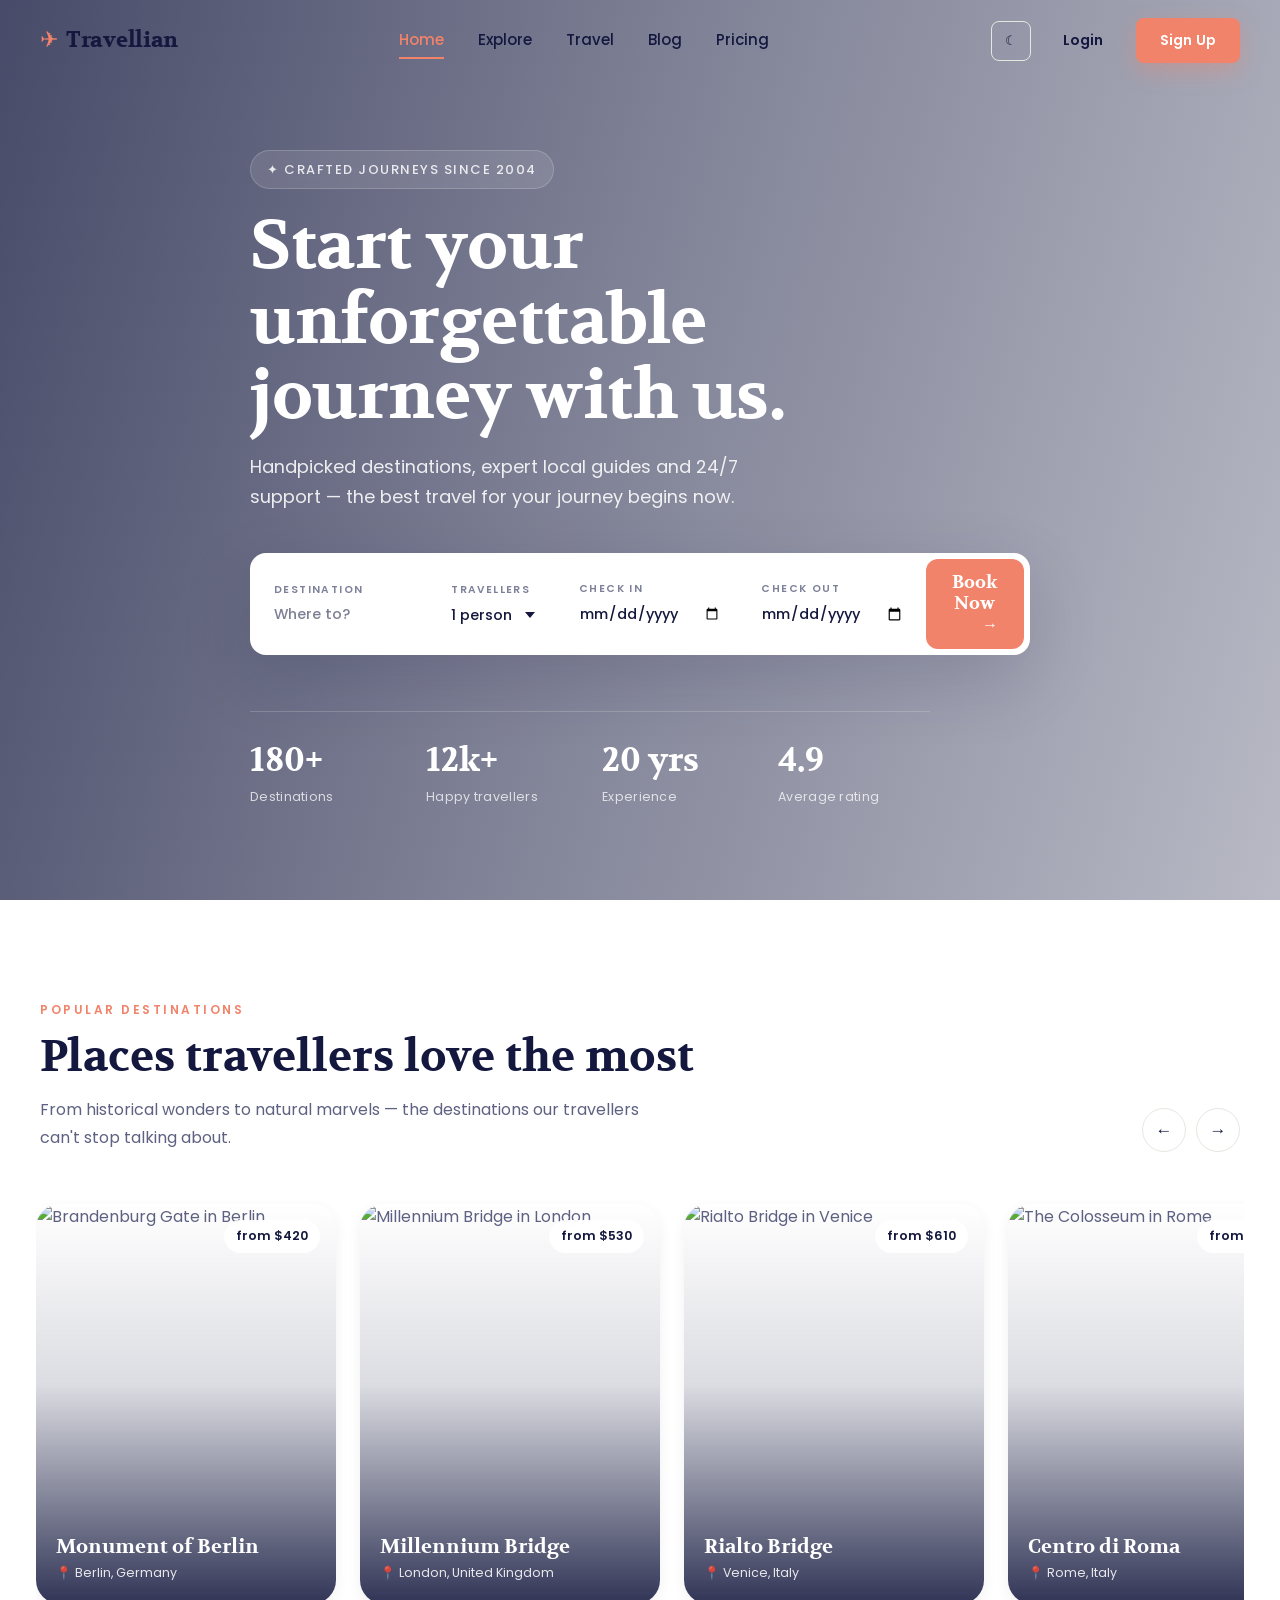
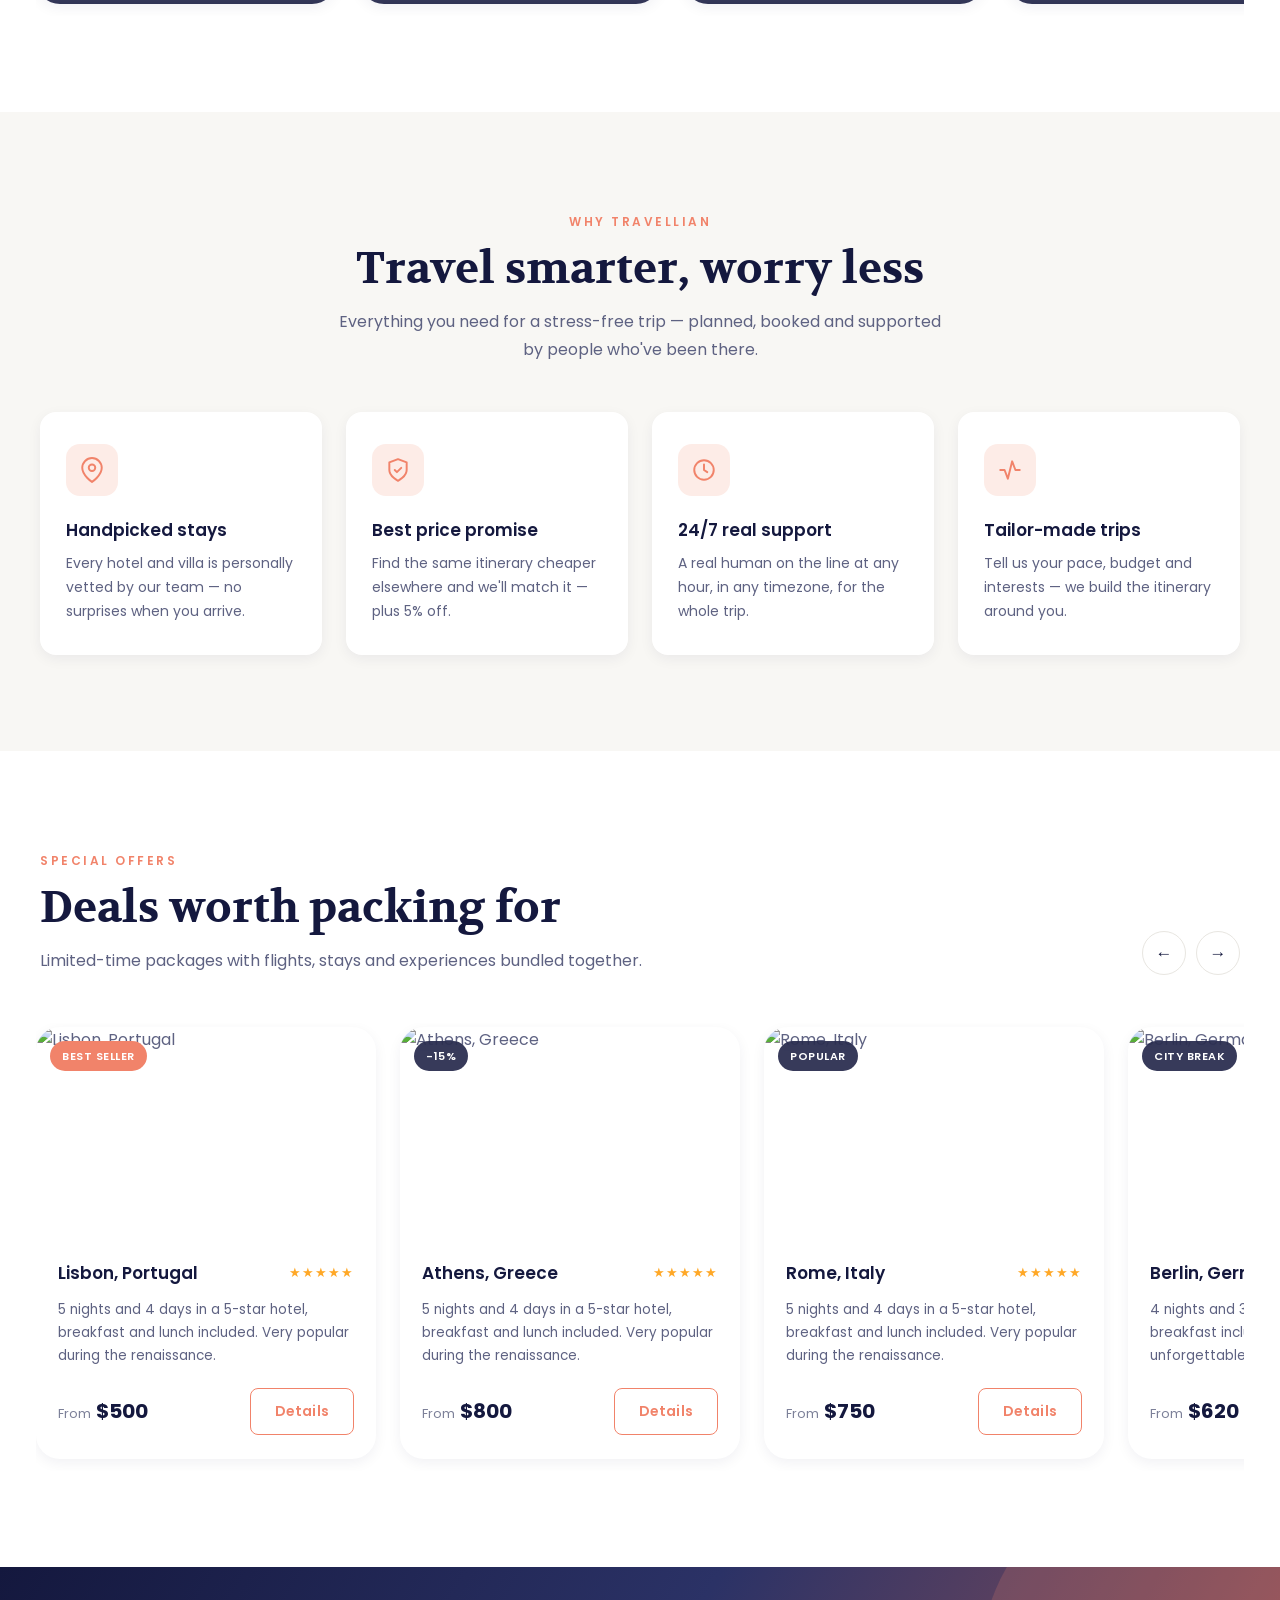
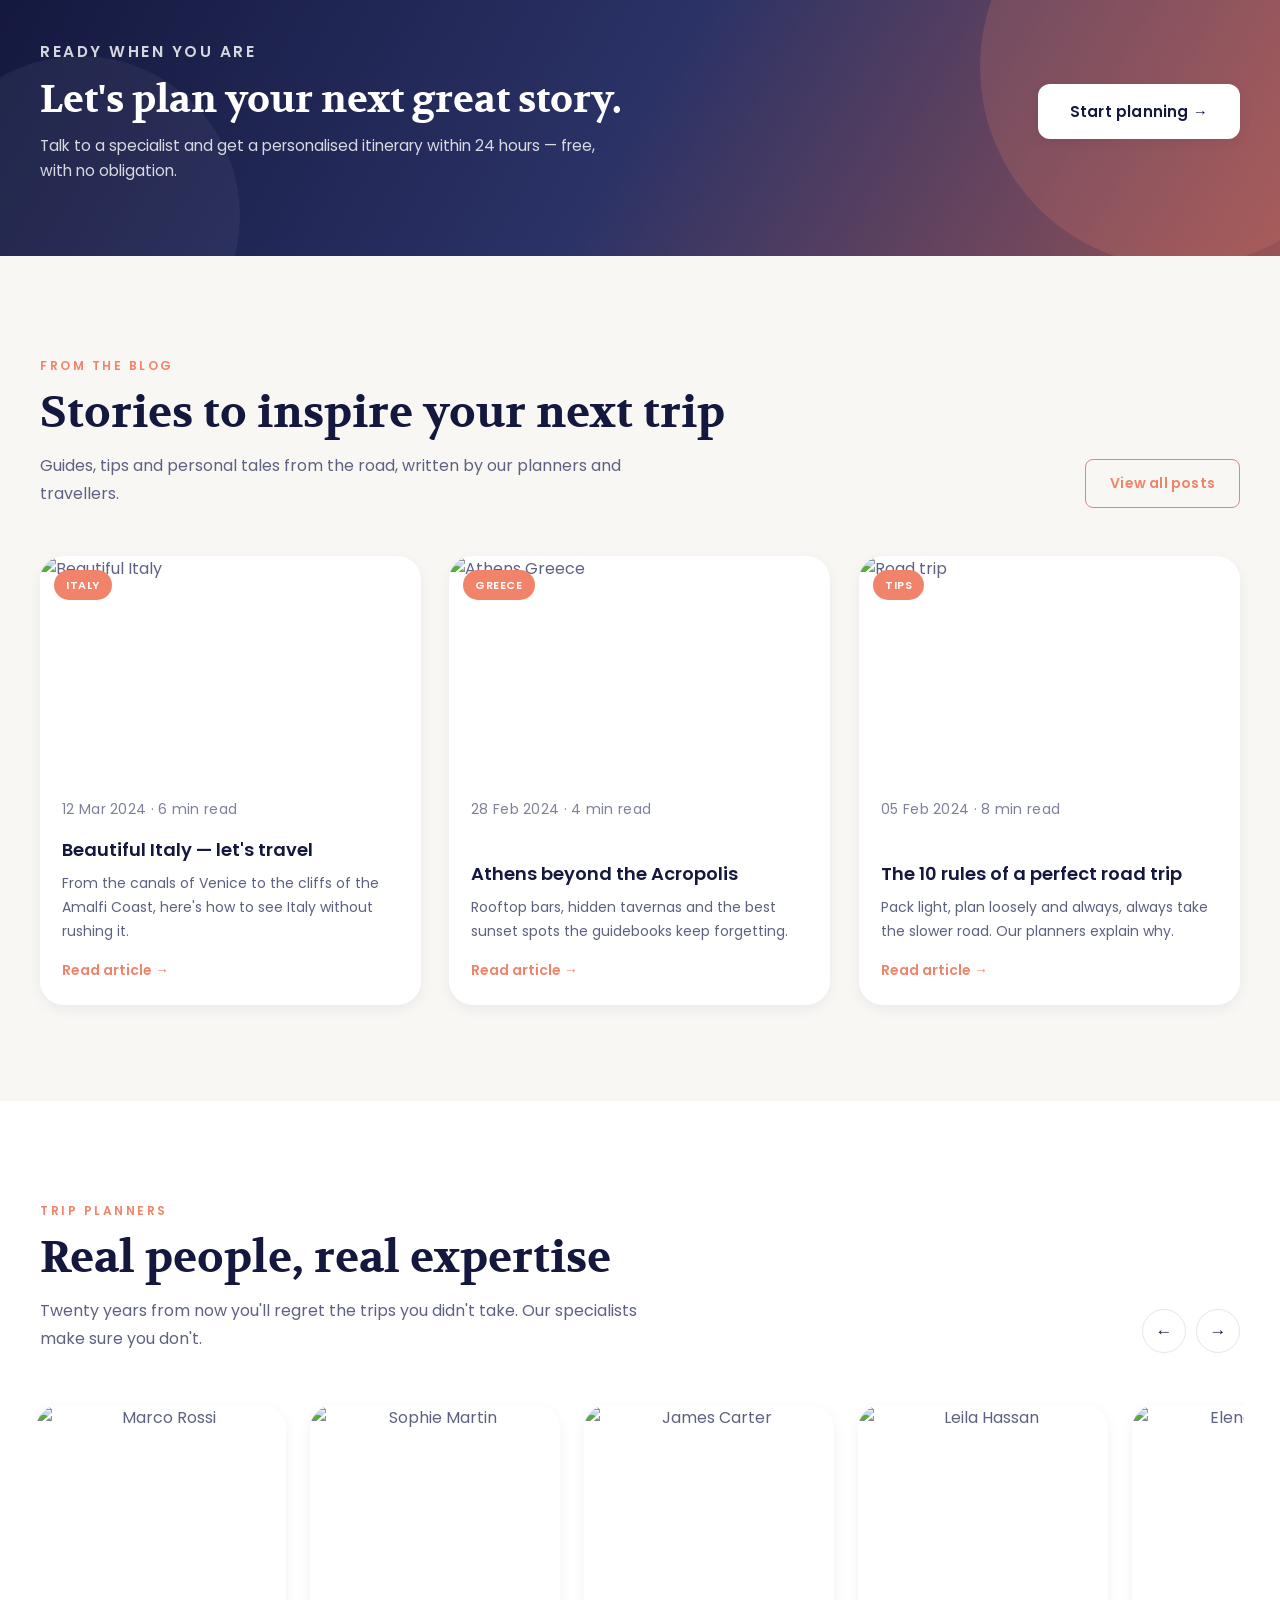
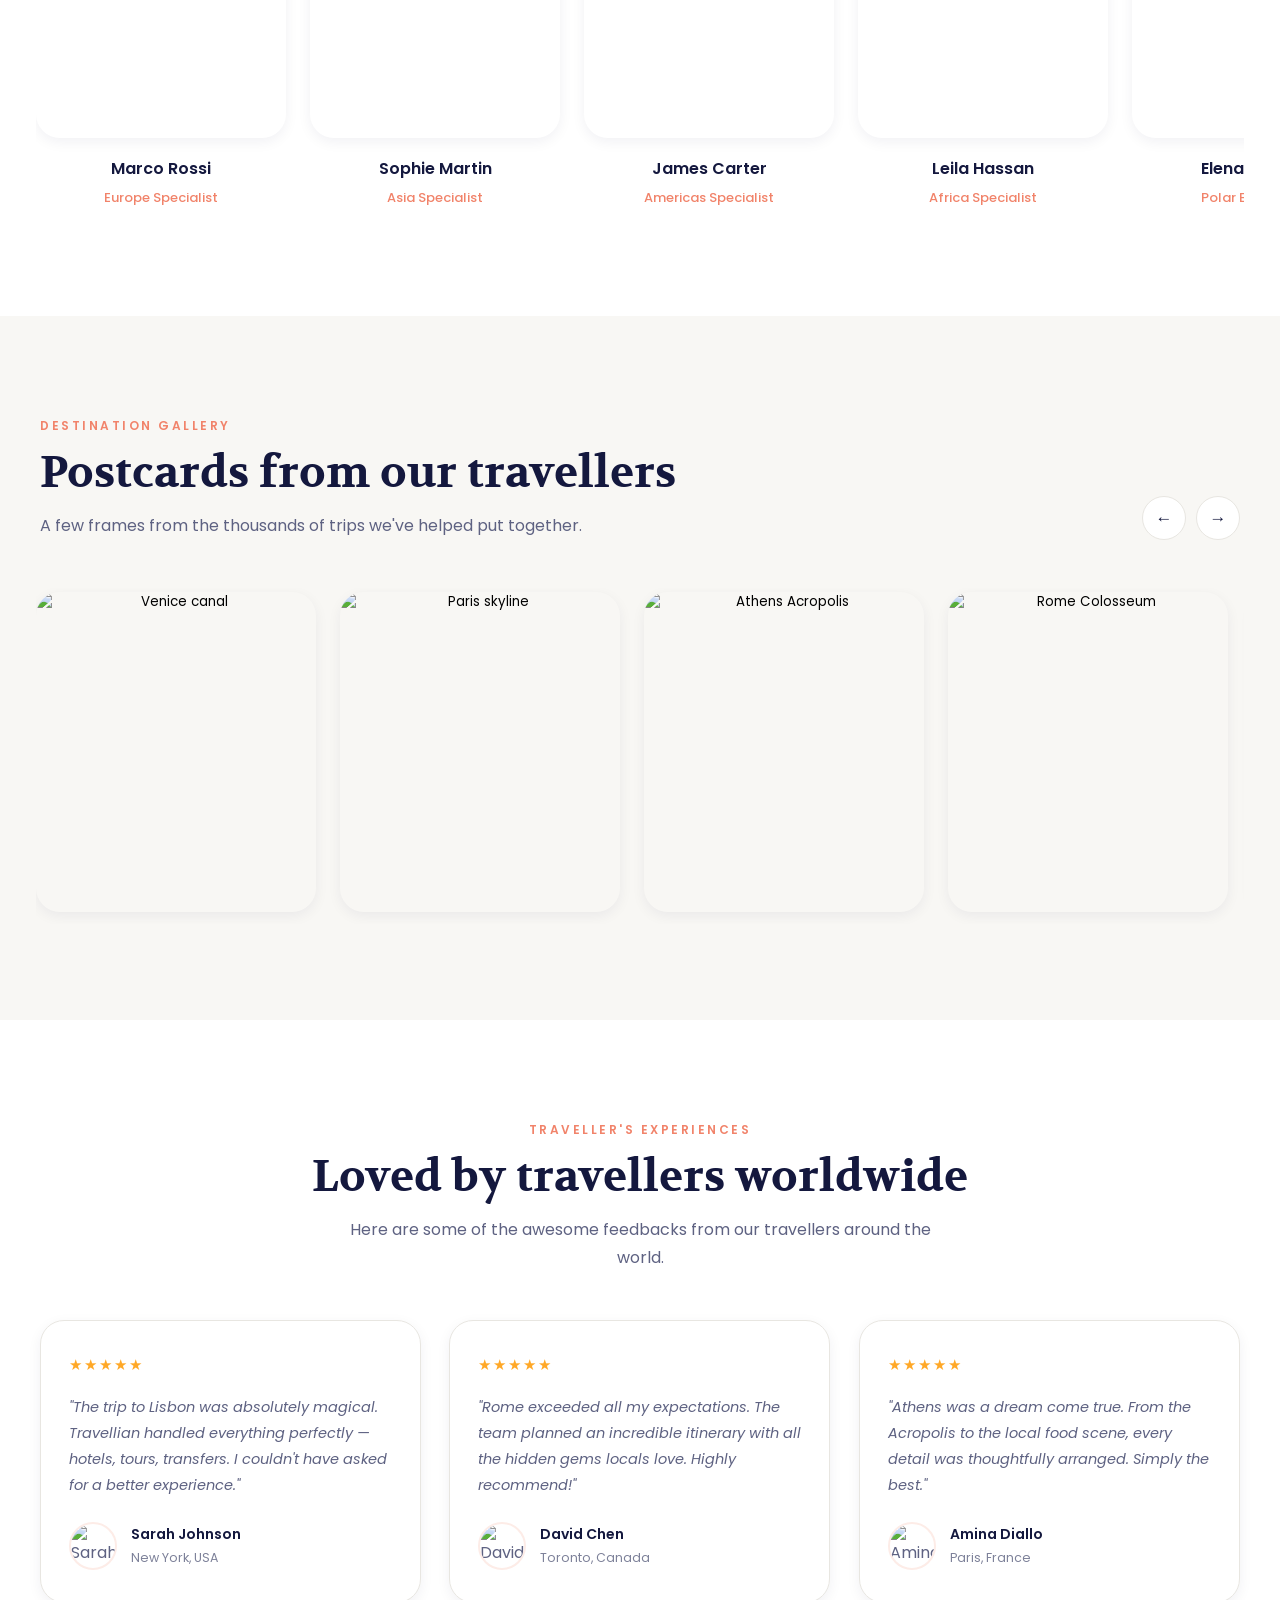
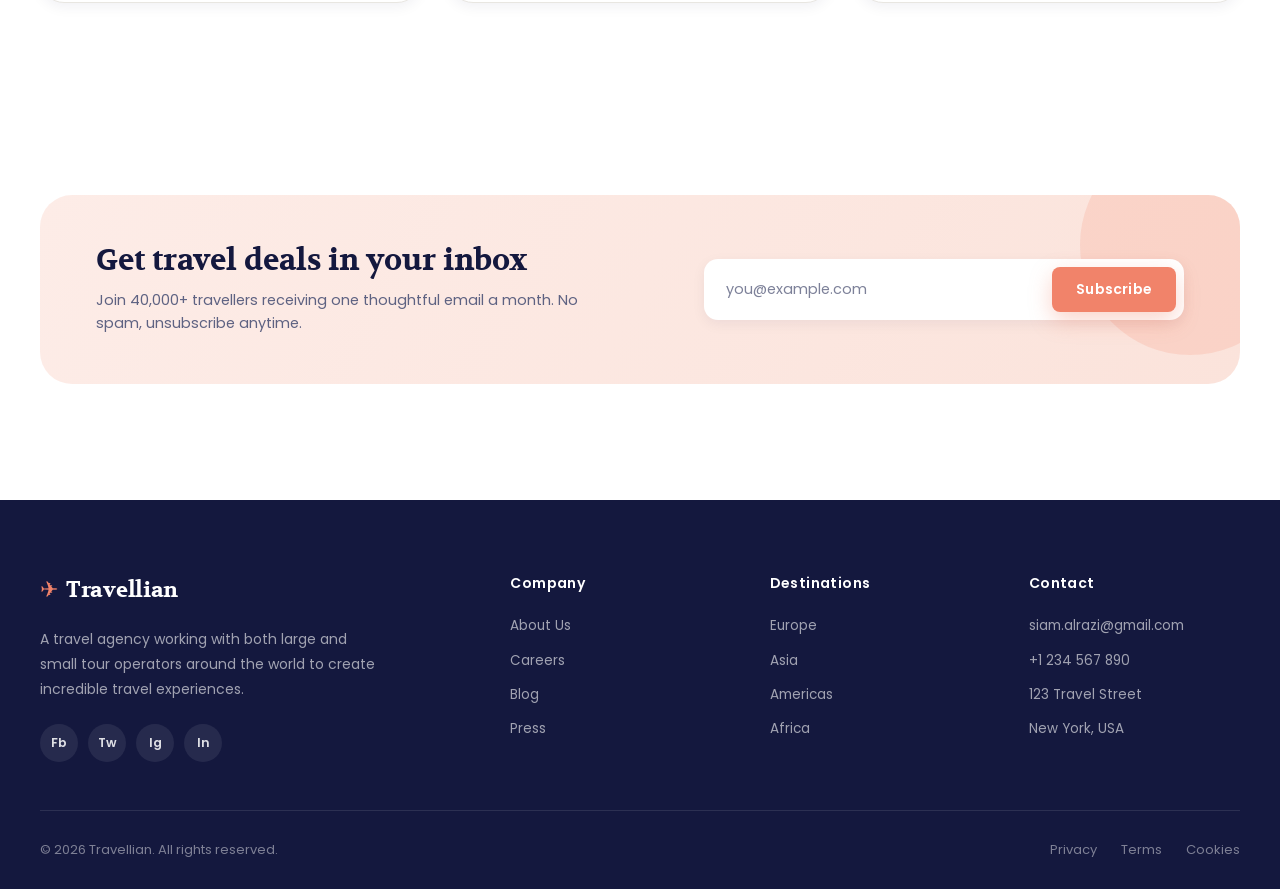
==== commit b6d1f976: "v4" ====
--- a/index.html
+++ b/index.html
@@ -27,12 +27,14 @@
         <a href="blog.html">Blog</a>
         <a href="#offers">Pricing</a>
         <div class="nav-mobile-auth">
+          <button class="theme-toggle" type="button" data-theme-toggle aria-label="Switch to dark mode" aria-pressed="false">☾</button>
           <button class="btn btn-ghost" type="button">Login</button>
           <button class="btn btn-primary" type="button">Sign Up</button>
         </div>
       </nav>
 
       <div class="nav-auth">
+        <button class="theme-toggle" type="button" data-theme-toggle aria-label="Switch to dark mode" aria-pressed="false">☾</button>
         <button class="btn btn-ghost" type="button">Login</button>
         <button class="btn btn-primary" type="button">Sign Up</button>
       </div>
--- a/index.css
+++ b/index.css
@@ -11,6 +11,8 @@
   --text: #5E6282;
   --text-soft: #7d8199;
   --heading: #14183E;
+  --night: #14183E;
+  --navbar-surface: rgba(255, 255, 255, 0.92);
   --white: #ffffff;
   --light: #F8F7F4;
   --light-2: #F1EEE9;
@@ -31,6 +33,22 @@
 
   --ease: cubic-bezier(0.22, 1, 0.36, 1);
   --dur: 0.35s;
+}
+
+:root[data-theme="dark"] {
+  color-scheme: dark;
+  --orange-soft: #3b292a;
+  --text: #c0c4d2;
+  --text-soft: #a0a6b8;
+  --heading: #f2f3f8;
+  --navbar-surface: rgba(24, 27, 36, 0.94);
+  --white: #181b24;
+  --light: #202430;
+  --light-2: #292e3b;
+  --border: #383e4c;
+  --shadow-sm: 0 4px 14px rgba(0, 0, 0, 0.18);
+  --shadow: 0 12px 40px rgba(0, 0, 0, 0.25);
+  --shadow-lg: 0 24px 70px rgba(0, 0, 0, 0.36);
 }
 
 html { scroll-behavior: smooth; -webkit-text-size-adjust: 100%; }
@@ -142,7 +160,7 @@
               padding var(--dur) var(--ease);
 }
 .navbar.scrolled {
-  background: rgba(255,255,255,0.92);
+  background: var(--navbar-surface);
   backdrop-filter: saturate(180%) blur(16px);
   -webkit-backdrop-filter: saturate(180%) blur(16px);
   box-shadow: 0 2px 20px rgba(20,24,62,0.06);
@@ -186,6 +204,24 @@
 
 .nav-auth { display: flex; align-items: center; gap: 8px; }
 .nav-mobile-auth { display: none; }
+.theme-toggle {
+  display: inline-flex;
+  align-items: center;
+  justify-content: center;
+  width: 40px;
+  height: 40px;
+  padding: 0;
+  border: 1px solid var(--border);
+  border-radius: var(--radius-sm);
+  color: var(--heading);
+  font-size: 13px;
+  font-weight: 500;
+  white-space: nowrap;
+  transition: color var(--dur) var(--ease), background var(--dur) var(--ease),
+              border-color var(--dur) var(--ease);
+}
+.theme-toggle:hover { background: var(--light); border-color: var(--orange); color: var(--orange); }
+.theme-toggle:focus-visible { outline: 2px solid var(--orange); outline-offset: 3px; }
 
 .nav-toggle {
   display: none;
@@ -270,7 +306,7 @@
   display: grid;
   grid-template-columns: 1.4fr 1fr 1fr 1fr auto;
   align-items: stretch;
-  background: rgba(255,255,255,0.98);
+  background: var(--white);
   border-radius: var(--radius);
   box-shadow: var(--shadow-lg);
   overflow: hidden;
@@ -315,6 +351,9 @@
   background-position: right 4px center;
   padding-right: 20px;
 }
+:root[data-theme="dark"] .booking-field select {
+  background-image: url("data:image/svg+xml,%3Csvg xmlns='http://www.w3.org/2000/svg' width='10' height='6' viewBox='0 0 10 6'%3E%3Cpath fill='%23f2f3f8' d='M0 0h10L5 6z'/%3E%3C/svg%3E");
+}
 
 .booking-btn {
   display: flex;
@@ -532,7 +571,7 @@
    CTA BANNER
    ═══════════════════════════════════════════ */
 .cta {
-  background: linear-gradient(120deg, var(--heading) 0%, #2b3266 50%, var(--orange-dark) 130%);
+  background: linear-gradient(120deg, var(--night) 0%, #2b3266 50%, var(--orange-dark) 130%);
   color: var(--white);
   padding: 72px 0;
   position: relative;
@@ -774,7 +813,7 @@
    FOOTER
    ═══════════════════════════════════════════ */
 .footer {
-  background: var(--heading);
+  background: var(--night);
   color: var(--white);
   padding: 72px 0 28px;
   margin-top: 20px;
